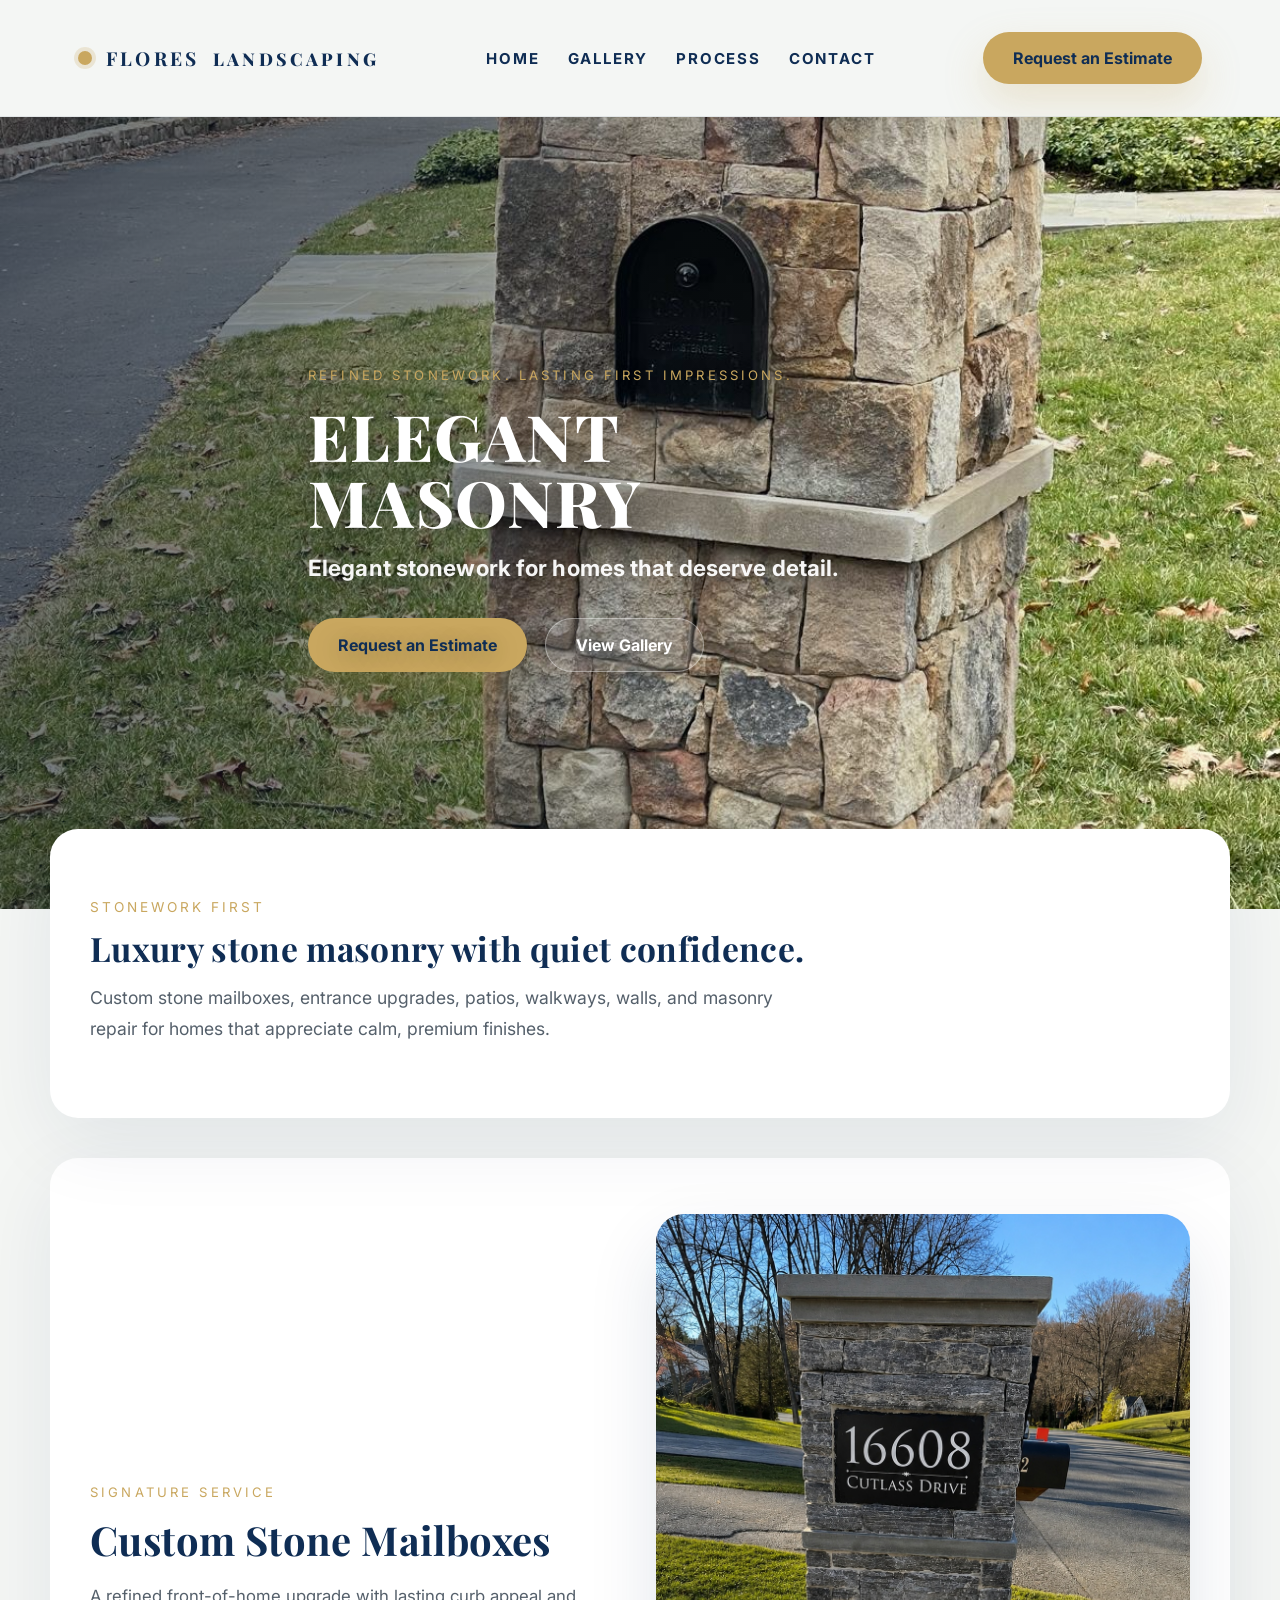
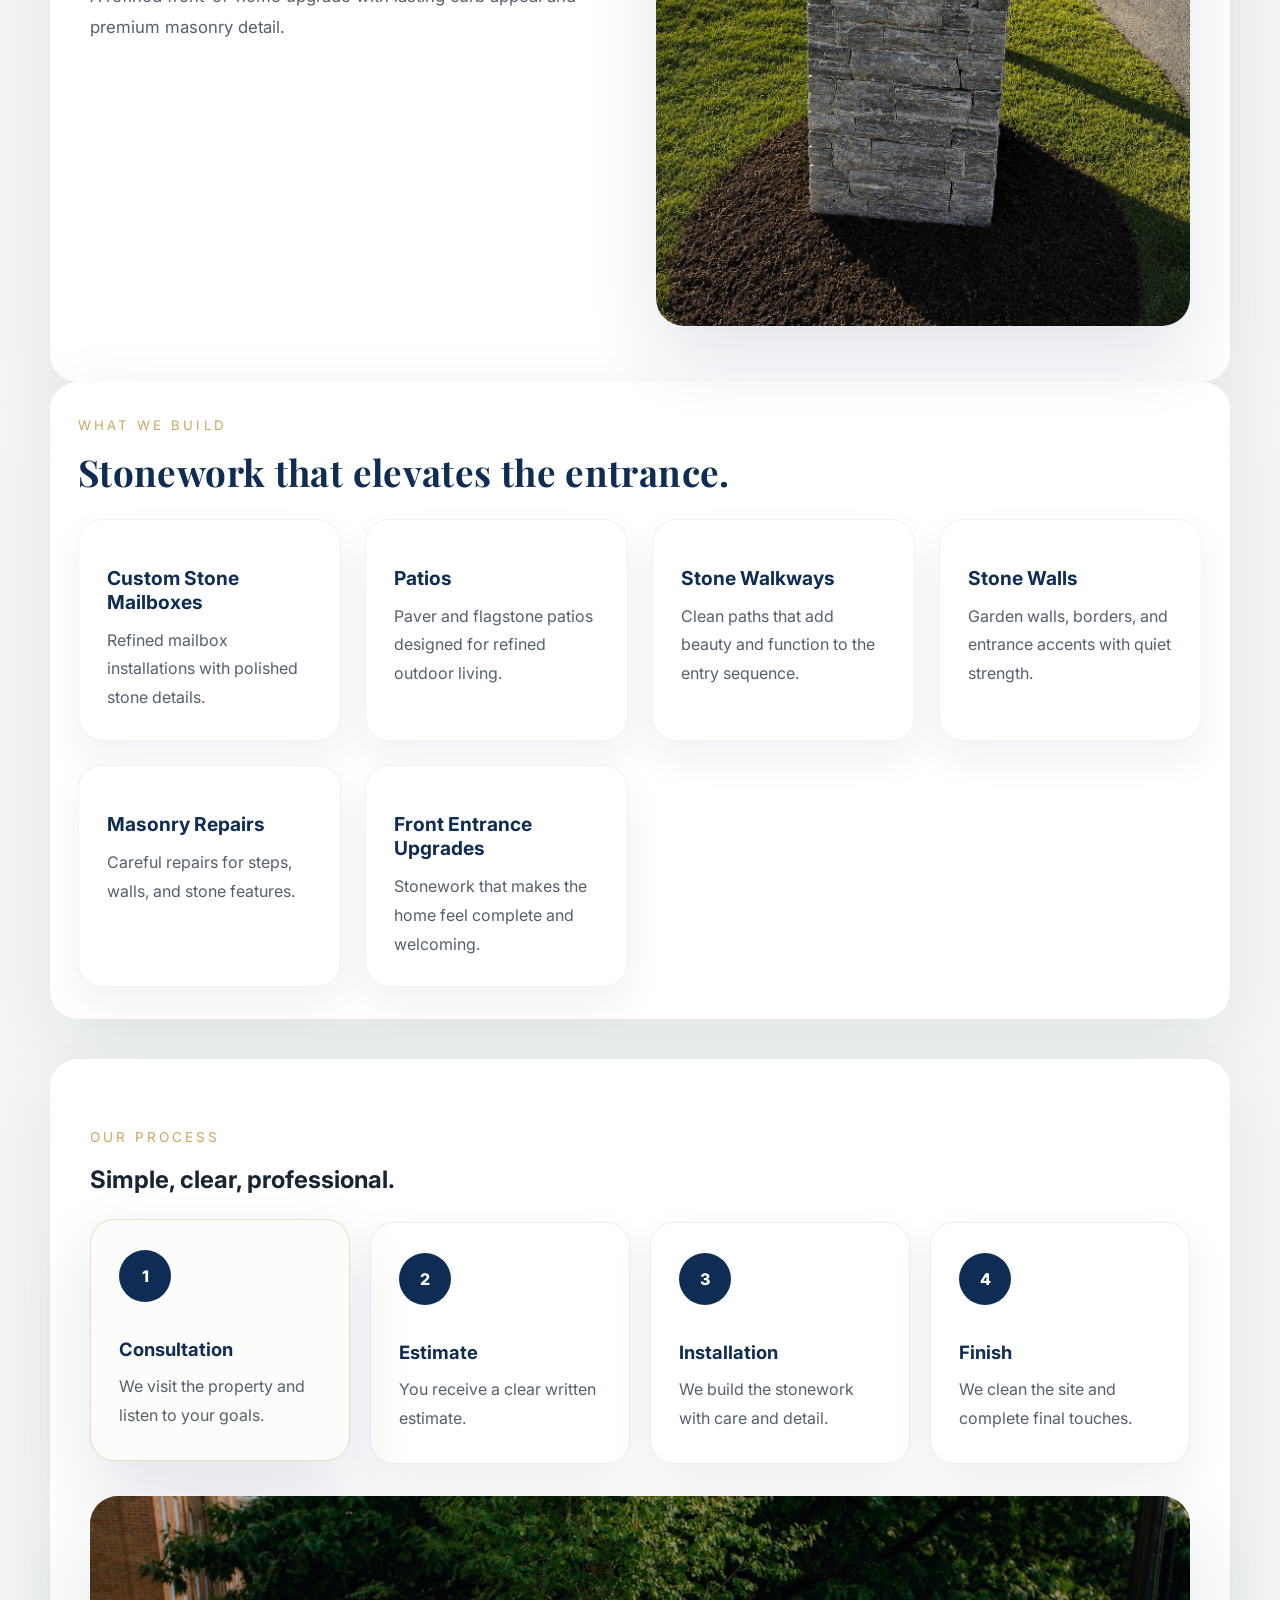
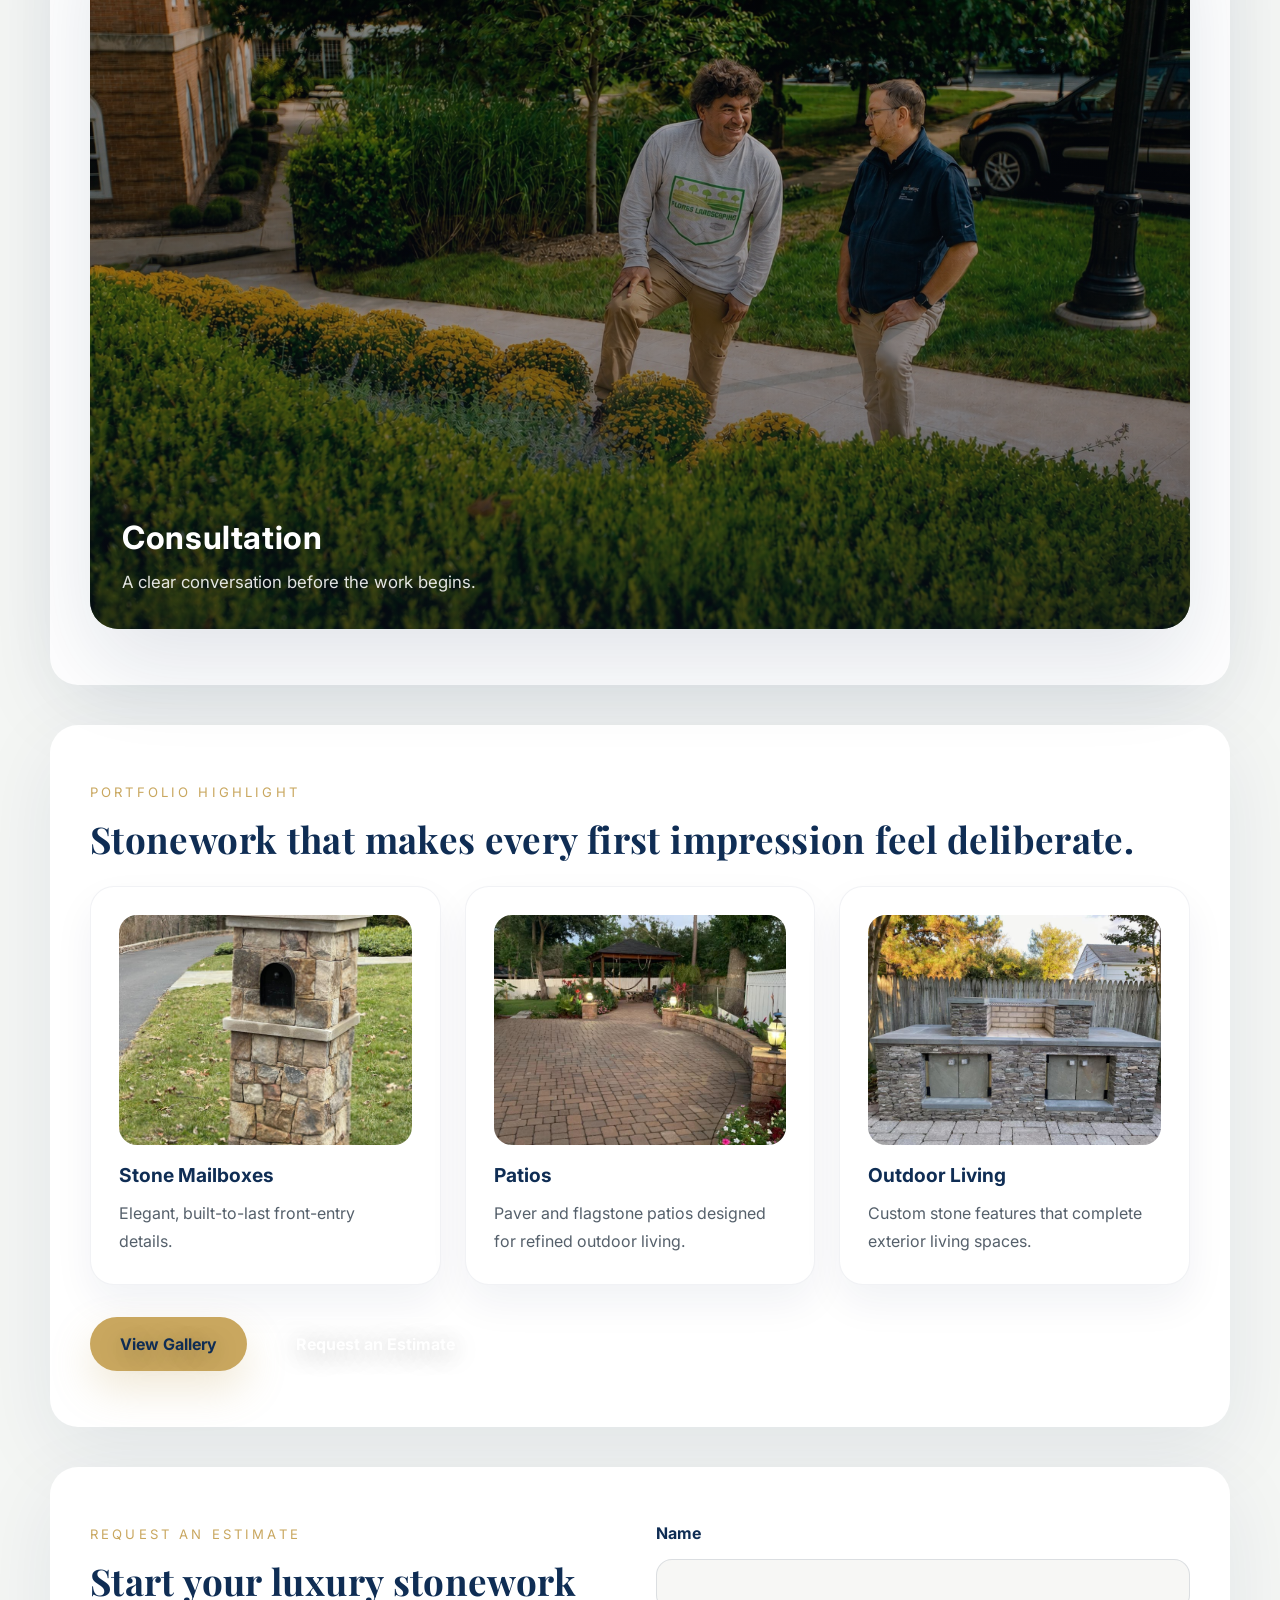
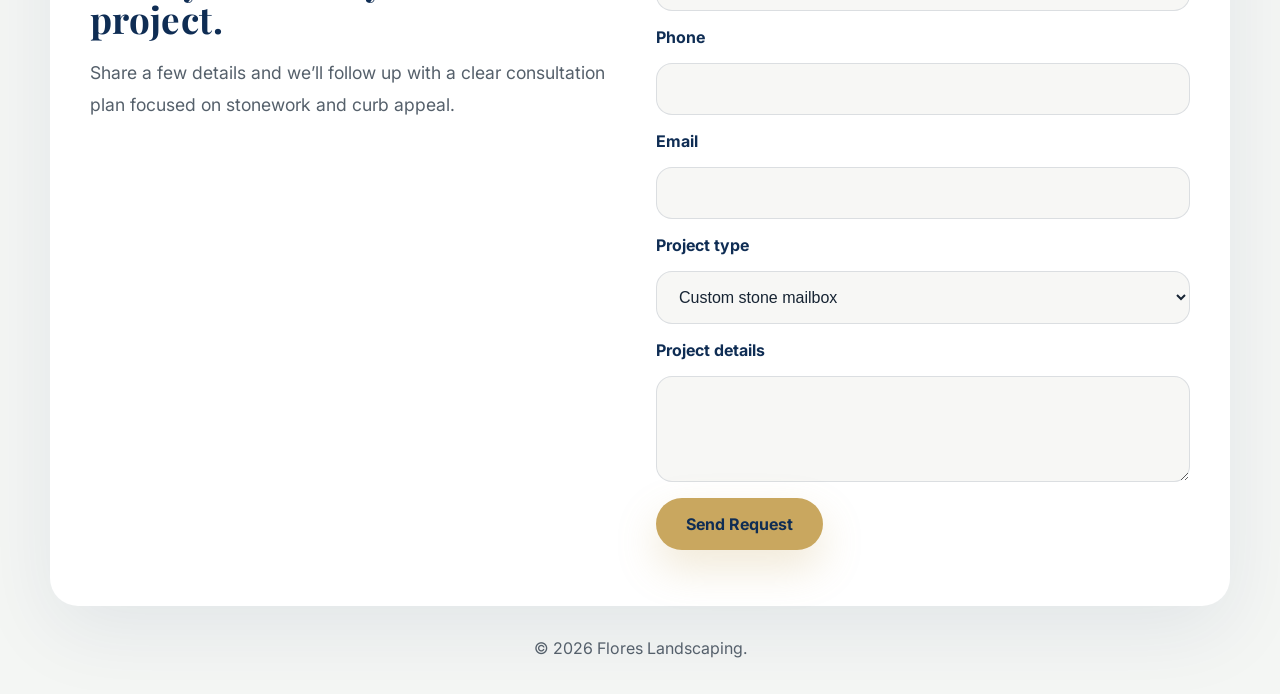
==== index.html @ fc7300c9 "Update Flores Landscaping website" ====
<!doctype html>
<html lang="en">
  <head>
    <meta charset="utf-8" />
    <meta name="viewport" content="width=device-width,initial-scale=1" />
    <meta name="description" content="Flores Landscaping—premium stone masonry and curb appeal upgrades for refined homes." />
    <title>Flores Landscaping | Luxury Stone Masonry</title>
    <link rel="preconnect" href="https://fonts.googleapis.com">
    <link rel="preconnect" href="https://fonts.gstatic.com" crossorigin>
    <link href="https://fonts.googleapis.com/css2?family=Inter:wght@400;500;600;700;800&family=Playfair+Display:wght@600;700;800;900&display=swap" rel="stylesheet">
    <link rel="stylesheet" href="styles.css">
  </head>
  <body>
    <header class="site-header">
      <div class="container header-inner">
        <a class="brand" href="index.html">
          <span class="brand-mark" aria-hidden="true"></span>
          <strong>Flores</strong> Landscaping
        </a>

        <nav class="nav" id="nav" aria-label="Primary navigation">
          <ul>
            <li><a href="index.html">Home</a></li>
            <li><a href="work.html">Gallery</a></li>
            <li><a href="index.html#process">Process</a></li>
            <li><a href="index.html#contact">Contact</a></li>
          </ul>
        </nav>

        <div class="header-actions">
          <a class="btn btn-primary" href="#contact">Request an Estimate</a>
          <button class="nav-toggle" id="navToggle" aria-controls="nav" aria-expanded="false">Menu</button>
        </div>
      </div>
    </header>

    <main>
      <section class="hero">
        <div class="hero-slideshow">
          <div class="hero-slide hero-slide--mailbox active">
            <img src="images/hero-stone-mailbox.jpeg" alt="Custom stone mailbox built by Flores Landscaping">
          </div>
          <div class="hero-slide hero-slide--patio">
            <img src="images/hero-stone-patio.jpeg" alt="Finished stone patio built by Flores Landscaping">
          </div>
          <div class="hero-slide hero-slide--firepit">
            <img src="images/hero-patio-firepit.jpeg" alt="Finished stone patio with firepit and seating">
          </div>
          <div class="hero-slide hero-slide--kitchen">
            <img src="images/hero-outdoor-stone-kitchen.jpeg" alt="Outdoor stone kitchen and patio feature by Flores Landscaping">
          </div>
        </div>
        <div class="hero-overlay"></div>
        <div class="container hero-inner">
          <div class="hero-copy">
            <p class="eyebrow">Refined stonework. Lasting first impressions.</p>
            <h1>Elegant Masonry</h1>
            <p class="hero-subtitle">Elegant stonework for homes that deserve detail.</p>
            <div class="hero-ctas">
              <a class="btn btn-primary" href="#contact">Request an Estimate</a>
                <a class="btn btn-secondary" href="work.html">View Gallery</a>
            </div>
          </div>
        </div>
      </section>

      <section class="intro container">
        <p class="section-kicker">Stonework first</p>
        <h2>Luxury stone masonry with quiet confidence.</h2>
        <p class="text">Custom stone mailboxes, entrance upgrades, patios, walkways, walls, and masonry repair for homes that appreciate calm, premium finishes.</p>
      </section>

      <section class="feature-panel container">
        <div class="feature-copy">
          <span class="eyebrow">Signature service</span>
          <h2>Custom Stone Mailboxes</h2>
          <p>A refined front-of-home upgrade with lasting curb appeal and premium masonry detail.</p>
        </div>
        <div class="feature-image">
          <img src="images/mailbox_address_sign.jpg" alt="Custom stone mailbox with address sign built by Flores Landscaping" loading="lazy">
        </div>
      </section>

      <section class="services container">
        <div class="section-header">
          <span class="eyebrow">What we build</span>
          <h2>Stonework that elevates the entrance.</h2>
        </div>
        <div class="service-grid">
          <article class="service-card">
            <h3>Custom Stone Mailboxes</h3>
            <p>Refined mailbox installations with polished stone details.</p>
          </article>
          <article class="service-card">
            <h3>Patios</h3>
            <p>Paver and flagstone patios designed for refined outdoor living.</p>
          </article>
          <article class="service-card">
            <h3>Stone Walkways</h3>
            <p>Clean paths that add beauty and function to the entry sequence.</p>
          </article>
          <article class="service-card">
            <h3>Stone Walls</h3>
            <p>Garden walls, borders, and entrance accents with quiet strength.</p>
          </article>
          <article class="service-card">
            <h3>Masonry Repairs</h3>
            <p>Careful repairs for steps, walls, and stone features.</p>
          </article>
          <article class="service-card">
            <h3>Front Entrance Upgrades</h3>
            <p>Stonework that makes the home feel complete and welcoming.</p>
          </article>
        </div>
      </section>

      <section class="process-section container" id="process">
        <p class="section-kicker">Our Process</p>
        <h2>Simple, clear, professional.</h2>

        <div class="process-steps">
          <article class="process-card active" tabindex="0" data-process="consultation">
            <span class="process-number">1</span>
            <h3>Consultation</h3>
            <p>We visit the property and listen to your goals.</p>
          </article>

          <article class="process-card" tabindex="0" data-process="estimate">
            <span class="process-number">2</span>
            <h3>Estimate</h3>
            <p>You receive a clear written estimate.</p>
          </article>

          <article class="process-card" tabindex="0" data-process="installation">
            <span class="process-number">3</span>
            <h3>Installation</h3>
            <p>We build the stonework with care and detail.</p>
          </article>

          <article class="process-card" tabindex="0" data-process="finish">
            <span class="process-number">4</span>
            <h3>Finish</h3>
            <p>We clean the site and complete final touches.</p>
          </article>
        </div>

        <div class="process-preview" aria-live="polite">
          <img src="images/process-consultation.jpg" alt="Flores Landscaping consultation with homeowner on property" class="preview-image">
          <div class="process-preview-copy">
            <h3>Consultation</h3>
            <p>A clear conversation before the work begins.</p>
          </div>
        </div>
      </section>

      <section class="work-preview container">
        <div class="section-header">
          <span class="eyebrow">Portfolio highlight</span>
          <h2>Stonework that makes every first impression feel deliberate.</h2>
        </div>
        <div class="work-grid">
          <article class="work-card">
            <img src="images/hero-stone-mailbox.jpeg" alt="Custom stone mailbox built by Flores Landscaping" loading="lazy">
            <h3>Stone Mailboxes</h3>
            <p>Elegant, built-to-last front-entry details.</p>
          </article>
          <article class="work-card">
            <img src="images/hero-stone-patio.jpeg" alt="Finished stone patio with clean stone edges" loading="lazy">
            <h3>Patios</h3>
            <p>Paver and flagstone patios designed for refined outdoor living.</p>
          </article>
          <article class="work-card">
            <img src="images/hero-outdoor-stone-kitchen.jpeg" alt="Outdoor stone kitchen and patio feature" loading="lazy">
            <h3>Outdoor Living</h3>
            <p>Custom stone features that complete exterior living spaces.</p>
          </article>
        </div>
        <div class="hero-ctas work-actions">
          <a class="btn btn-primary" href="work.html">View Gallery</a>
          <a class="btn btn-secondary" href="#contact">Request an Estimate</a>
        </div>
      </section>

      <section class="contact-section container" id="contact">
        <div class="contact-copy">
          <span class="eyebrow">Request an estimate</span>
          <h2>Start your luxury stonework project.</h2>
          <p>Share a few details and we’ll follow up with a clear consultation plan focused on stonework and curb appeal.</p>
        </div>
        <form class="contact-form" id="contactForm" novalidate>
          <label for="name">Name</label>
          <input id="name" name="name" type="text" required>

          <label for="phone">Phone</label>
          <input id="phone" name="phone" type="tel" required>

          <label for="email">Email</label>
          <input id="email" name="email" type="email">

          <label for="project">Project type</label>
          <select id="project" name="project">
            <option>Custom stone mailbox</option>
            <option>Front entrance upgrade</option>
            <option>Stone patio</option>
            <option>Stone walkway</option>
            <option>Stone wall</option>
            <option>Masonry repair</option>
          </select>

          <label for="message">Project details</label>
          <textarea id="message" name="message" rows="4"></textarea>

          <button class="btn btn-primary" type="submit">Send Request</button>
        </form>
      </section>
    </main>

    <footer class="site-footer container">
      <p>&copy; <span id="year"></span> Flores Landscaping.</p>
    </footer>

    <script src="script.js"></script>
  </body>
</html>
---- styles.css ----
/* Global palette and layout */
:root {
  --bg: #f4f6f4;
  --surface: #ffffff;
  --navy: #0f2d54;
  --gold: #c9a75f;
  --accent: #8c9c86;
  --text: #172433;
  --muted: #55606b;
  --border: rgba(17, 40, 84, 0.08);
  --max-width: 1180px;
  --font-sans: Inter, system-ui, -apple-system, BlinkMacSystemFont, "Segoe UI", sans-serif;
  --font-serif: 'Playfair Display', Georgia, serif;
}

* {
  box-sizing: border-box;
}

html {
  scroll-behavior: smooth;
}

body {
  margin: 0;
  min-height: 100vh;
  font-family: var(--font-sans);
  background: var(--bg);
  color: var(--text);
}

img {
  max-width: 100%;
  display: block;
}

a {
  color: inherit;
  text-decoration: none;
}

button {
  font: inherit;
}

.container {
  width: min(100%, var(--max-width));
  margin: 0 auto;
  padding: 32px 28px;
}

.site-header {
  position: sticky;
  top: 0;
  z-index: 50;
  background: rgba(244, 246, 244, 0.94);
  backdrop-filter: blur(16px);
  border-bottom: 1px solid rgba(17, 40, 84, 0.08);
}

.header-inner {
  display: flex;
  align-items: center;
  justify-content: space-between;
  gap: 18px;
  min-height: 82px;
}

.brand {
  font-family: var(--font-serif);
  font-weight: 800;
  letter-spacing: 0.18em;
  color: var(--navy);
  text-transform: uppercase;
  font-size: 1.1rem;
  display: inline-flex;
  align-items: center;
  gap: 14px;
}

.brand strong {
  font-size: 1.2rem;
}

.brand-mark {
  width: 14px;
  height: 14px;
  border-radius: 50%;
  background: var(--gold);
  box-shadow: 0 0 0 4px rgba(201, 167, 95, 0.22);
}

.nav {
  flex: 1;
}

.nav ul {
  display: flex;
  justify-content: center;
  gap: 28px;
  margin: 0;
  padding: 0;
  list-style: none;
}

.nav a {
  font-weight: 700;
  letter-spacing: 0.12em;
  text-transform: uppercase;
  font-size: 0.94rem;
  color: var(--navy);
}

.nav a[aria-current="page"] {
  color: var(--gold);
}

.header-actions {
  display: flex;
  align-items: center;
  gap: 14px;
}

.nav-toggle {
  display: none;
  padding: 12px 16px;
  border: 1px solid rgba(17, 40, 84, 0.16);
  border-radius: 999px;
  background: white;
  color: var(--navy);
  cursor: pointer;
  font-weight: 700;
}

.hero,
.work-hero {
  position: relative;
  min-height: 88vh;
  display: flex;
  align-items: center;
  color: white;
  overflow: hidden;
}

.hero-slideshow {
  position: absolute;
  inset: 0;
  z-index: 0;
}

.hero-slide {
  position: absolute;
  inset: 0;
  opacity: 0;
  transition: opacity 1.8s ease-in-out;
}

.hero-slide img {
  width: 100%;
  height: 100%;
  object-fit: cover;
  object-position: center center;
}

.hero-slide--mailbox img {
  object-position: center center;
}

.hero-slide--patio img {
  object-position: center center;
}

.hero-slide--firepit img {
  object-position: center 68%;
}

.hero-slide--kitchen img {
  object-position: center 55%;
}

.hero-slide.active {
  opacity: 1;
}

.hero-overlay {
  position: absolute;
  inset: 0;
  background: linear-gradient(90deg, rgba(5, 18, 36, 0.56) 0%, rgba(5, 18, 36, 0.42) 35%, rgba(5, 18, 36, 0.18) 52%, rgba(5, 18, 36, 0.00) 100%);
  z-index: 1;
}

.hero-copy h1,
.hero-copy .eyebrow,
.hero-ctas .btn {
  text-shadow: 0 4px 24px rgba(0, 0, 0, 0.35);
}

.hero-inner {
  position: relative;
  z-index: 2;
  padding: 96px 28px;
  max-width: 720px;
}

.hero-copy .eyebrow,
.section-header .eyebrow,
.contact-copy .eyebrow,
.feature-copy .eyebrow {
  display: inline-flex;
  text-transform: uppercase;
  letter-spacing: 0.24em;
  font-size: 0.82rem;
  color: var(--gold);
  margin-bottom: 20px;
}

.hero-copy h1,
.feature-copy h2,
.section-header h2,
.intro h2,
.contact-copy h2 {
  font-family: var(--font-serif);
  font-weight: 700;
  letter-spacing: 0.01em;
  margin: 0;
  line-height: 1.02;
}

.hero-copy h1 {
  font-size: clamp(3rem, 5vw, 4.8rem);
  max-width: 12ch;
  margin-bottom: 16px;
  text-transform: uppercase;
  font-weight: 800;
  letter-spacing: 0.02em;
}

.hero-subtitle {
  font-size: clamp(1.15rem, 2vw, 1.4rem);
  font-weight: 700;
  font-family: var(--font-sans);
  color: rgba(255, 255, 255, 0.95);
  margin: 0 0 32px 0;
  max-width: 50ch;
  line-height: 1.6;
  text-shadow: 0 4px 24px rgba(0, 0, 0, 0.35);
  letter-spacing: 0.005em;
}

.gallery-hero {
  min-height: 58vh;
  display: flex;
  align-items: center;
  background-size: cover;
  background-position: center;
  position: relative;
}

.gallery-hero .hero-inner {
  padding: 80px 28px;
  max-width: 740px;
}

.gallery-categories .project-grid {
  display: grid;
  grid-template-columns: repeat(auto-fit, minmax(260px, 1fr));
  gap: 24px;
  list-style: none;
  margin: 0;
  padding: 0;
}

.gallery-category-card {
  display: grid;
  gap: 18px;
  padding: 20px;
  border-radius: 24px;
  background: rgba(255, 255, 255, 0.96);
  border: 1px solid rgba(17, 40, 84, 0.08);
  box-shadow: 0 24px 60px rgba(17, 40, 84, 0.08);
  text-decoration: none;
  transition: transform 0.25s ease, box-shadow 0.25s ease, border-color 0.25s ease;
}

.gallery-category-card:hover,
.gallery-category-card:focus-visible {
  transform: translateY(-2px);
  border-color: rgba(201, 167, 95, 0.25);
  box-shadow: 0 30px 72px rgba(17, 40, 84, 0.12);
}

.category-thumb,
.category-thumb-placeholder {
  width: 100%;
  min-height: 180px;
  border-radius: 18px;
  object-fit: cover;
  display: block;
  overflow: hidden;
}

.category-thumb-placeholder {
  display: grid;
  place-items: center;
  background: linear-gradient(180deg, rgba(15, 45, 84, 0.08), rgba(201, 167, 95, 0.08));
  color: var(--navy);
  font-size: 0.98rem;
  font-weight: 700;
  letter-spacing: 0.03em;
  text-transform: uppercase;
}

.gallery-category-card h3 {
  margin: 0;
  color: var(--navy);
  font-size: 1.08rem;
}

.gallery-category-card p {
  margin: 0;
  color: var(--muted);
  line-height: 1.8;
}

.gallery-section {
  padding: 40px 28px;
  margin-top: 28px;
}

.gallery-grid {
  display: grid;
  grid-template-columns: repeat(auto-fit, minmax(300px, 1fr));
  gap: 22px;
}

.gallery-placeholder-card {
  background: #f6f4ee;
}

.gallery-placeholder-card img {
  height: 360px;
}

.gallery-image-card {
  border-radius: 20px;
  overflow: hidden;
  background: white;
  box-shadow: 0 22px 60px rgba(17, 40, 84, 0.08);
  border: 1px solid rgba(17, 40, 84, 0.05);
}

.gallery-image-card img {
  cursor: pointer;
}

.gallery-image-card figcaption {
  padding: 14px 16px 18px;
  font-weight: 600;
  color: var(--navy);
  background: transparent;
  font-size: 1rem;
}

.gallery-image-card:hover img,
.gallery-image-card:focus-within img {
  transform: scale(1.02) translateY(-2px);
}

.gallery-image-card img,
.category-thumb {
  transition: transform 450ms ease, filter 450ms ease;
}

.gallery-lightbox img {
  width: auto;
  height: auto;
  max-width: 92%;
  max-height: 86%;
}

@media (max-width: 800px) {
  .gallery-categories .project-grid {
    grid-template-columns: 1fr;
  }
}

@media (max-width: 640px) {
  .gallery-image-card img,
  .gallery-placeholder-card img {
    height: 240px;
  }
  .gallery-grid {
    gap: 18px;
  }
  .gallery-category-card {
    padding: 18px;
  }
}

.text,
.intro .text,
.section-header .text,
.contact-copy p {
  color: rgba(255, 255, 255, 0.9);
  max-width: 66ch;
  font-size: 1.1rem;
  line-height: 1.75;
}

.section-kicker {
  letter-spacing: 0.22em;
  text-transform: uppercase;
  color: var(--gold);
  font-size: 0.85rem;
  margin-bottom: 16px;
}

.intro,
.services,
.feature-panel,
.process-section,
.work-preview,
.contact-section,
.projects,
.contact-panel {
  background: var(--surface);
  border-radius: 28px;
  box-shadow: 0 24px 80px rgba(17, 40, 84, 0.08);
}

.intro {
  padding: 56px 40px;
  margin-top: -80px;
  position: relative;
  z-index: 2;
}

.intro h2 {
  font-size: clamp(2.1rem, 2.4vw, 3rem);
  color: var(--navy);
  margin-bottom: 18px;
}

.intro .text {
  color: var(--muted);
}

.hero-ctas,
.work-actions {
  display: flex;
  flex-wrap: wrap;
  gap: 18px;
  margin-top: 32px;
}

.btn {
  display: inline-flex;
  align-items: center;
  justify-content: center;
  border: none;
  border-radius: 999px;
  padding: 16px 30px;
  font-weight: 700;
  font-size: 1rem;
  transition: transform 0.25s ease, box-shadow 0.25s ease, background-color 0.25s ease;
}

.btn:hover,
.btn:focus-visible {
  transform: translateY(-2px);
}

.btn.btn-primary {
  background: var(--gold);
  color: var(--navy);
  box-shadow: 0 18px 40px rgba(201, 167, 95, 0.25);
}

.btn.btn-secondary {
  background: rgba(255, 255, 255, 0.16);
  color: white;
  border: 1px solid rgba(255, 255, 255, 0.35);
}

.feature-panel,
.work-preview,
.process-section,
.projects,
.contact-section {
  padding: 56px 40px;
  margin-top: 40px;
}

.feature-panel {
  display: grid;
  grid-template-columns: minmax(280px, 1fr) minmax(320px, 1fr);
  gap: 32px;
  align-items: center;
}

.feature-copy h2 {
  color: var(--navy);
  font-size: clamp(2.5rem, 3vw, 3.4rem);
  margin-bottom: 20px;
}

.feature-copy p {
  color: var(--muted);
  font-size: 1.05rem;
  line-height: 1.8;
}

.feature-image {
  border-radius: 28px;
  overflow: hidden;
  box-shadow: 0 30px 70px rgba(17, 40, 84, 0.12);
}

.feature-image img {
  width: 100%;
  height: 100%;
  display: block;
  object-fit: cover;
}

.section-header {
  margin-bottom: 28px;
}

.section-header h2 {
  font-size: clamp(2.3rem, 2.5vw, 3rem);
  color: var(--navy);
  margin-bottom: 16px;
}

.section-header .text {
  color: var(--muted);
  line-height: 1.8;
}

.service-grid,
.project-grid,
.work-grid {
  display: grid;
  gap: 24px;
}

.service-grid {
  grid-template-columns: repeat(auto-fit, minmax(220px, 1fr));
}

.project-grid,
.work-grid {
  grid-template-columns: repeat(auto-fit, minmax(250px, 1fr));
}

/* Gallery specific styles */
.gallery-categories .project-grid {
  display: grid;
  grid-template-columns: repeat(auto-fit, minmax(240px, 1fr));
  gap: 24px;
  list-style: none;
  margin: 0;
  padding: 0;
}

.gallery-category-card {
  display: block;
  text-decoration: none;
}

.gallery-section {
  padding: 40px 28px;
  margin-top: 28px;
  background: transparent;
}

.gallery-section h3 {
  font-family: var(--font-serif);
  color: var(--navy);
  font-size: 1.6rem;
  margin-bottom: 18px;
  text-transform: uppercase;
  letter-spacing: 0.06em;
}

.gallery-grid {
  display: grid;
  grid-template-columns: repeat(auto-fit, minmax(280px, 1fr));
  gap: 18px;
}

.gallery-image-card {
  border-radius: 18px;
  overflow: hidden;
  background: white;
  box-shadow: 0 18px 40px rgba(17, 40, 84, 0.06);
  border: 1px solid rgba(17, 40, 84, 0.04);
}

.gallery-image-card img {
  width: 100%;
  height: 360px;
  object-fit: cover;
  display: block;
  cursor: pointer;
}

/* Card caption */
.gallery-image-card figcaption {
  padding: 12px 16px;
  font-weight: 600;
  color: var(--navy);
  background: transparent;
  font-size: 0.98rem;
}

/* Subtle image entrance animation */
.gallery-image-card {
  transform: translateY(8px);
  opacity: 0;
  transition: transform 700ms cubic-bezier(.2,.9,.2,1), opacity 700ms ease, box-shadow 300ms ease;
}
.gallery-image-card.in-view {
  transform: translateY(0);
  opacity: 1;
}

/* Hover / focus interactions */
.gallery-image-card img {
  transition: transform 420ms ease, filter 420ms ease;
}
.gallery-image-card:hover img,
.gallery-image-card:focus-within img {
  transform: scale(1.03) translateY(-4px);
}
.gallery-image-card:focus-within {
  outline: 3px solid rgba(201,167,95,0.18);
}

/* Ensure captions are readable on mobile */
@media (max-width: 640px) {
  .gallery-image-card img { height: 220px; }
  .gallery-image-card figcaption { font-size: 0.95rem; padding: 10px 12px; }
}

/* Lightbox */
.gallery-lightbox {
  position: fixed;
  inset: 0;
  display: none;
  align-items: center;
  justify-content: center;
  background: rgba(5, 12, 24, 0.8);
  z-index: 200;
}

.gallery-lightbox.open {
  display: flex;
}

.gallery-lightbox img {
  max-width: 92%;
  max-height: 86%;
  border-radius: 8px;
  box-shadow: 0 40px 120px rgba(0,0,0,0.6);
}

.lightbox-controls {
  position: absolute;
  inset: 0;
  pointer-events: none;
}

.lightbox-btn {
  pointer-events: auto;
  position: absolute;
  top: 50%;
  transform: translateY(-50%);
  background: rgba(255,255,255,0.06);
  border: 1px solid rgba(255,255,255,0.12);
  color: white;
  padding: 12px 14px;
  border-radius: 999px;
}

.lightbox-btn.prev { left: 28px; }
.lightbox-btn.next { right: 28px; }
.lightbox-btn.close { right: 28px; top: 28px; transform: none; }

.service-card,
.project-card,
.work-card {
  padding: 28px;
  border-radius: 24px;
  background: white;
  box-shadow: 0 18px 40px rgba(17, 40, 84, 0.06);
  border: 1px solid rgba(17, 40, 84, 0.06);
}

.service-card h3,
.project-card h3,
.work-card h3 {
  margin-top: 18px;
  margin-bottom: 12px;
  color: var(--navy);
  font-size: 1.2rem;
}

.service-card p,
.project-card p,
.work-card p {
  margin: 0;
  color: var(--muted);
  line-height: 1.8;
}

.work-card img,
.project-card img {
  width: 100%;
  height: 230px;
  object-fit: cover;
  border-radius: 18px;
}

.process-steps {
  display: grid;
  grid-template-columns: repeat(4, minmax(0, 1fr));
  gap: 20px;
  margin-top: 28px;
}

.process-card {
  background: white;
  padding: 30px 28px;
  border-radius: 24px;
  border: 1px solid var(--border);
  box-shadow: 0 18px 45px rgba(17, 40, 84, 0.07);
  transition: transform 0.3s ease, border-color 0.3s ease, box-shadow 0.3s ease, background-color 0.3s ease;
  cursor: pointer;
}

.process-card:hover,
.process-card:focus-within,
.process-card.active {
  transform: translateY(-3px);
  border-color: rgba(201, 167, 95, 0.35);
  background: #fcfcfb;
  box-shadow: 0 30px 70px rgba(17, 40, 84, 0.12);
}

.process-number {
  display: inline-flex;
  align-items: center;
  justify-content: center;
  width: 52px;
  height: 52px;
  border-radius: 999px;
  background: var(--navy);
  color: white;
  font-weight: 800;
  margin-bottom: 18px;
  font-size: 1rem;
}

.process-card h3 {
  margin-bottom: 12px;
  font-size: 1.15rem;
  color: var(--navy);
}

.process-card p {
  margin: 0;
  color: var(--muted);
  line-height: 1.8;
}

.process-preview {
  position: relative;
  margin-top: 32px;
  min-height: 420px;
  border-radius: 28px;
  overflow: hidden;
  background: rgba(17, 40, 84, 0.12);
  box-shadow: 0 38px 90px rgba(17, 40, 84, 0.12);
}

.process-preview img {
  width: 100%;
  height: 100%;
  object-fit: cover;
  display: block;
}

.process-preview::after {
  content: '';
  position: absolute;
  inset: 0;
  background: linear-gradient(180deg, rgba(8,14,27,0.18), rgba(8,14,27,0.62));
}

.process-preview-copy {
  position: absolute;
  left: 32px;
  bottom: 32px;
  z-index: 1;
  color: white;
  max-width: 56ch;
}

.process-preview-copy h3 {
  margin: 0 0 10px;
  font-size: 2rem;
  letter-spacing: 0.02em;
}

.process-preview-copy p {
  margin: 0;
  color: rgba(255, 255, 255, 0.88);
  font-size: 1.05rem;
  line-height: 1.8;
}

.contact-section {
  display: grid;
  grid-template-columns: minmax(280px, 1fr) minmax(340px, 1fr);
  gap: 32px;
}

.contact-copy h2 {
  color: var(--navy);
  font-size: clamp(2.3rem, 2.8vw, 3.4rem);
  margin-bottom: 20px;
}

.contact-copy p {
  color: var(--muted);
  max-width: 58ch;
  line-height: 1.8;
}

.contact-form {
  display: grid;
  gap: 16px;
}

.contact-form label {
  font-weight: 700;
  color: var(--navy);
}

.contact-form input,
.contact-form select,
.contact-form textarea {
  width: 100%;
  border-radius: 16px;
  border: 1px solid rgba(17, 40, 84, 0.12);
  background: #f7f7f5;
  padding: 16px 18px;
  font-size: 1rem;
  color: var(--text);
}

.contact-form textarea {
  resize: vertical;
}

.contact-form button {
  justify-self: start;
}

.site-footer {
  padding: 32px 28px;
  text-align: center;
  color: var(--muted);
}

.site-footer p {
  margin: 0;
}

@media (max-width: 980px) {
  .header-inner {
    flex-wrap: wrap;
    justify-content: space-between;
  }

  .nav {
    order: 3;
    width: 100%;
  }

  .nav ul {
    display: none;
    flex-direction: column;
    gap: 16px;
    padding: 22px;
    margin: 0;
    background: rgba(255,255,255,0.98);
    border-radius: 22px;
    border: 1px solid rgba(17, 40, 84, 0.08);
    position: absolute;
    right: 28px;
    top: 88px;
    width: calc(100% - 56px);
    box-shadow: 0 24px 70px rgba(17, 40, 84, 0.12);
  }

  .nav.open ul {
    display: flex;
  }

  .nav-toggle {
    display: inline-flex;
  }

  .hero-inner,
  .work-hero .hero-inner {
    padding: 72px 24px;
  }

  .intro,
  .feature-panel,
  .services,
  .process-section,
  .work-preview,
  .contact-section {
    padding: 40px 28px;
  }

  .feature-panel,
  .contact-section,
  .process-inner,
  .process-steps {
    grid-template-columns: 1fr;
  }

  .process-preview {
    min-height: 320px;
  }
}

@media (max-width: 640px) {
  .container {
    padding: 28px 20px;
  }

  .hero-copy h1 {
    font-size: 2.6rem;
  }

  .hero-ctas,
  .work-actions {
    flex-direction: column;
    align-items: stretch;
  }

  .nav.open ul {
    right: 20px;
    left: 20px;
    width: auto;
  }

  .contact-section,
  .feature-panel,
  .process-inner {
    gap: 24px;
  }
}
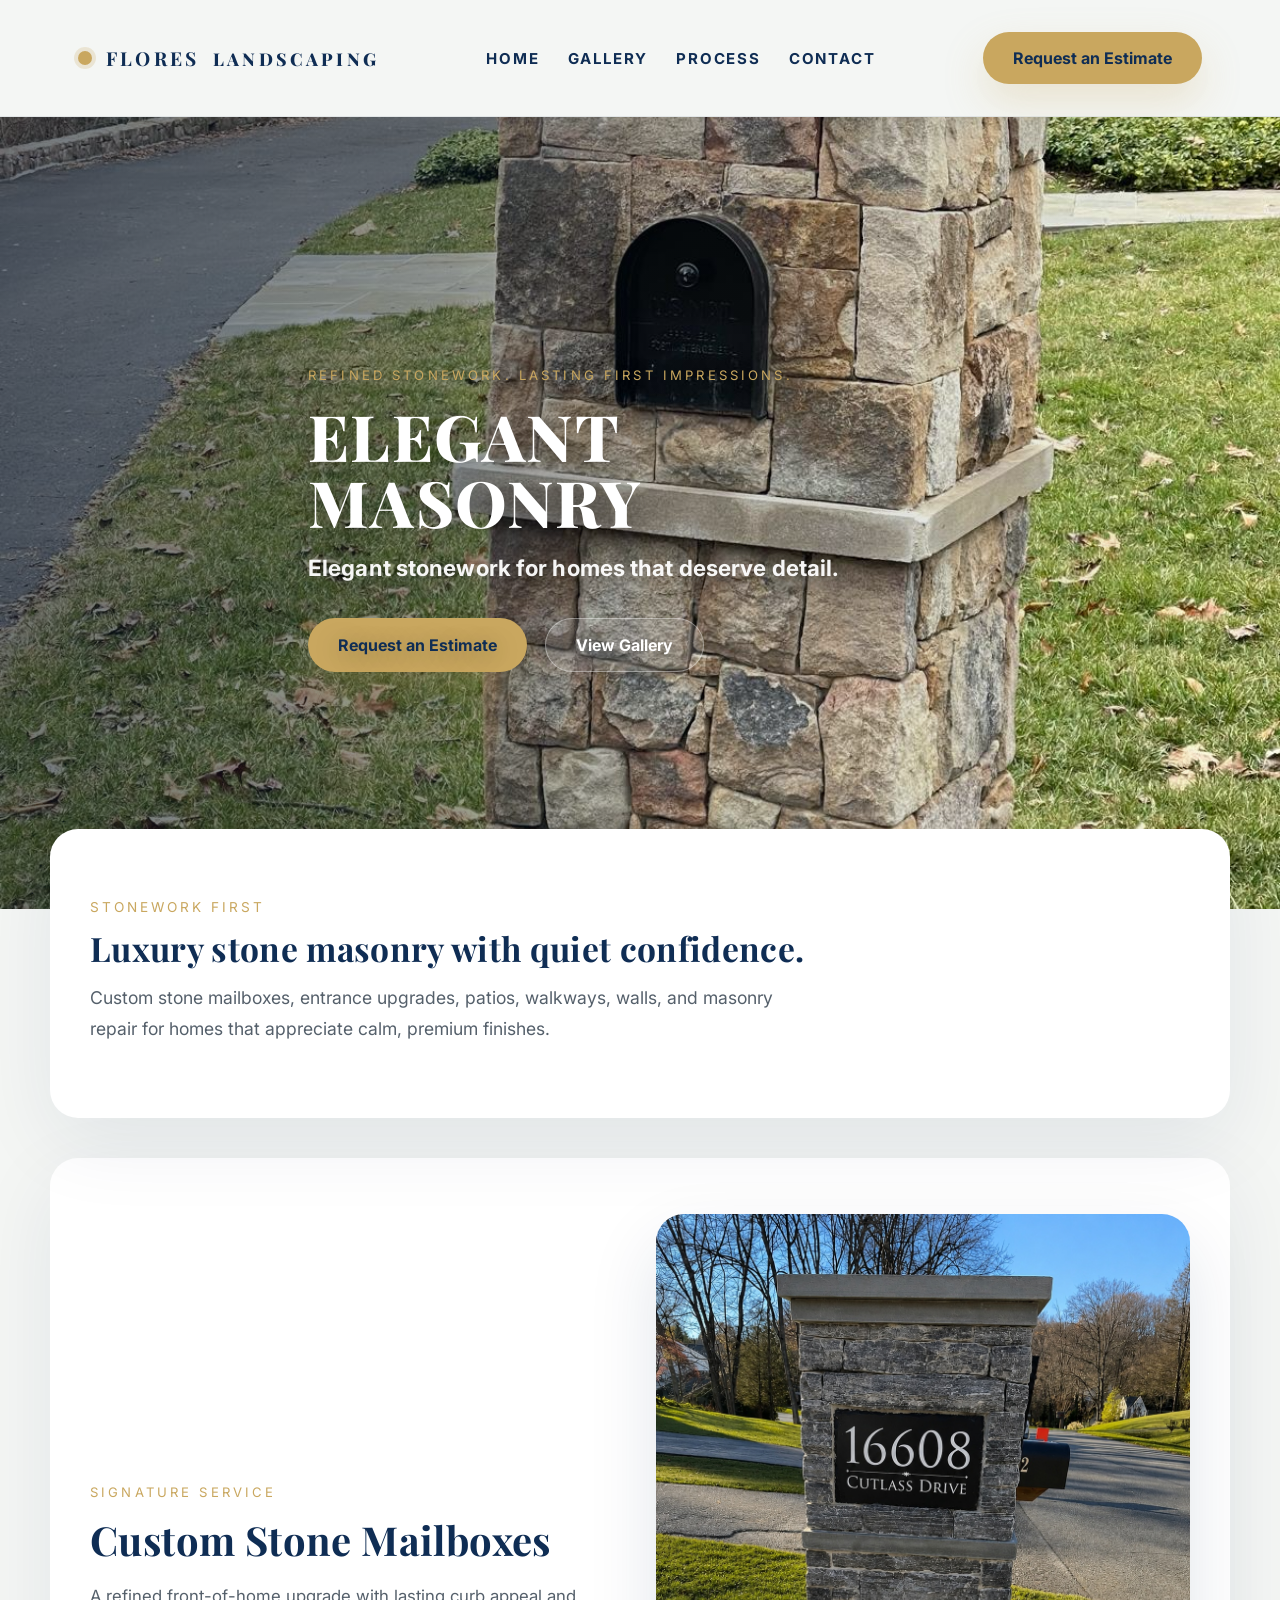
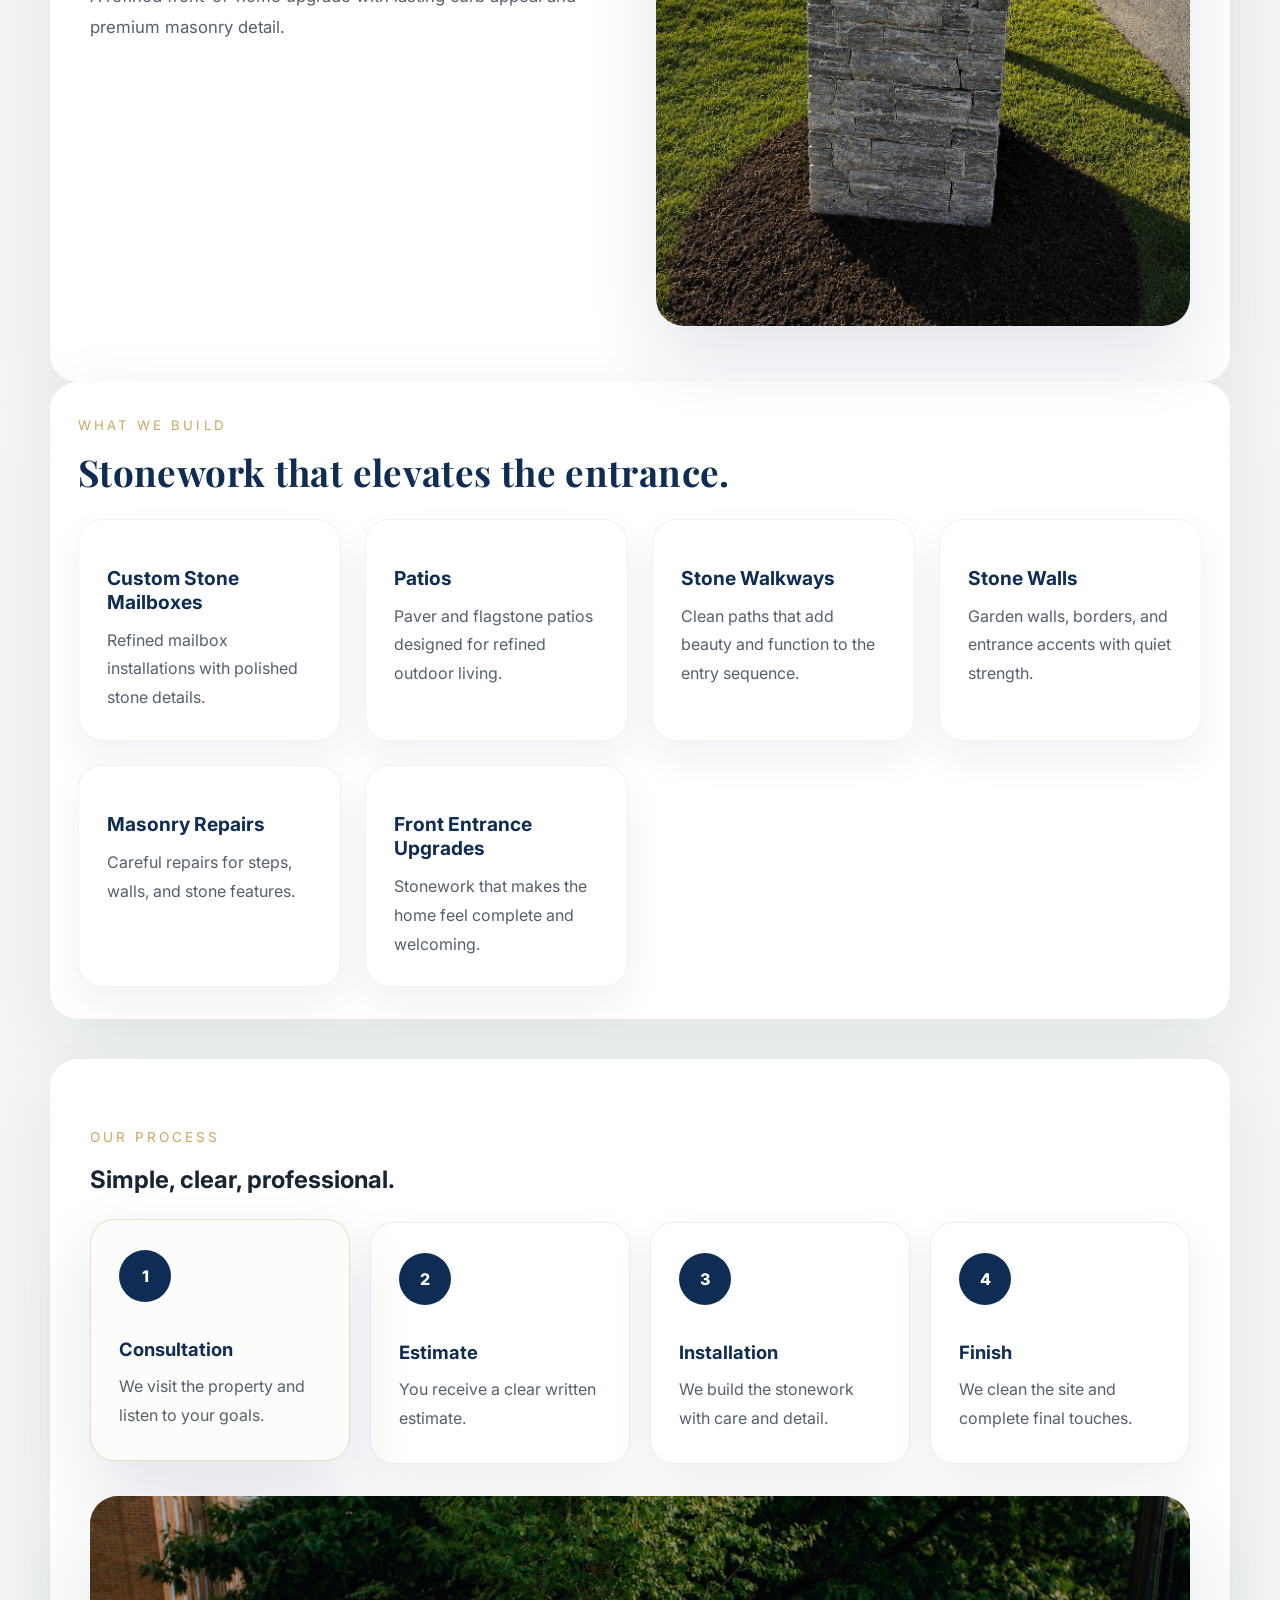
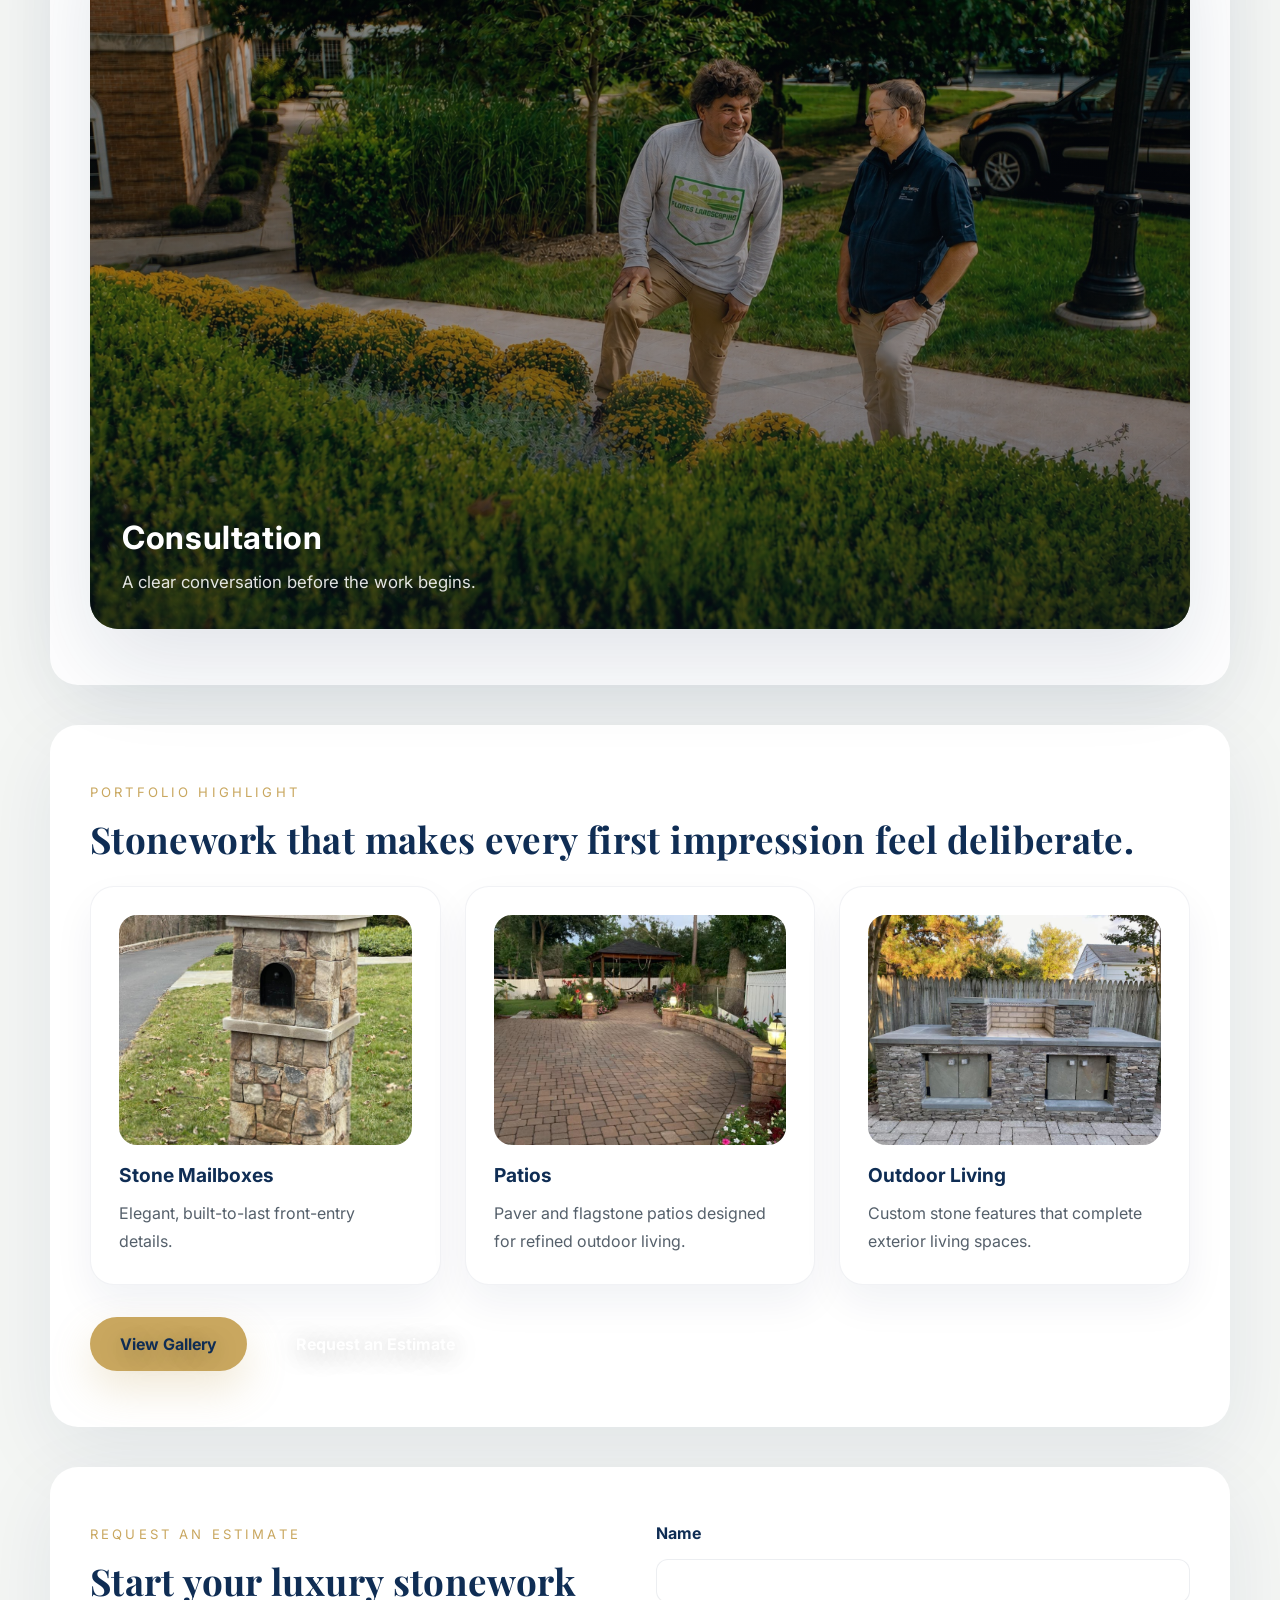
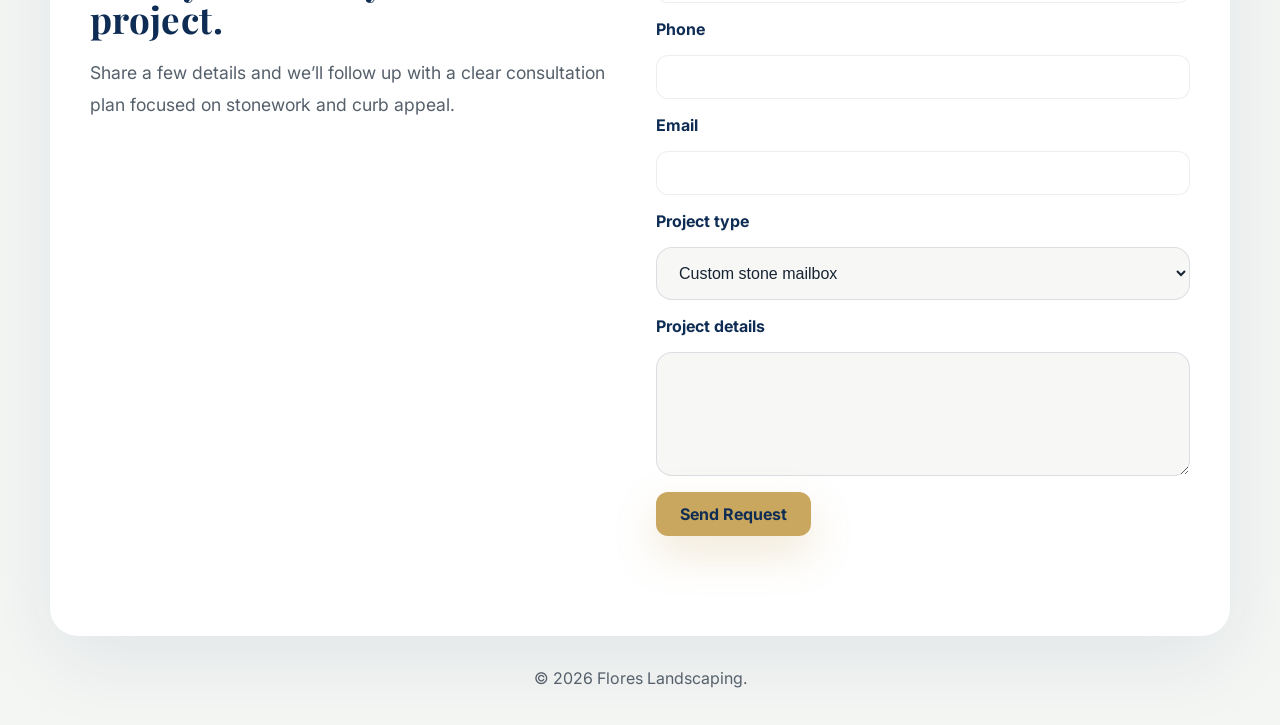
==== commit 5bf1c50f: "Connect estimate form to Formspree" ====
--- a/index.html
+++ b/index.html
@@ -187,7 +187,7 @@
           <h2>Start your luxury stonework project.</h2>
           <p>Share a few details and we’ll follow up with a clear consultation plan focused on stonework and curb appeal.</p>
         </div>
-        <form class="contact-form" id="contactForm" novalidate>
+        <form class="contact-form estimate-form" id="contactForm" action="https://formspree.io/f/mqeozvqd" method="POST" novalidate>
           <label for="name">Name</label>
           <input id="name" name="name" type="text" required>
 
@@ -195,23 +195,29 @@
           <input id="phone" name="phone" type="tel" required>
 
           <label for="email">Email</label>
-          <input id="email" name="email" type="email">
-
-          <label for="project">Project type</label>
-          <select id="project" name="project">
-            <option>Custom stone mailbox</option>
-            <option>Front entrance upgrade</option>
-            <option>Stone patio</option>
-            <option>Stone walkway</option>
-            <option>Stone wall</option>
-            <option>Masonry repair</option>
+          <input id="email" name="email" type="email" required>
+
+          <label for="project-type">Project type</label>
+          <select id="project-type" name="project_type" required>
+            <option value="Custom stone mailbox">Custom stone mailbox</option>
+            <option value="Patio">Patio</option>
+            <option value="Stone walkway">Stone walkway</option>
+            <option value="Stone wall">Stone wall</option>
+            <option value="Grass installation">Grass installation</option>
+            <option value="Clean up">Clean up</option>
+            <option value="Masonry repair">Masonry repair</option>
+            <option value="Outdoor living">Outdoor living</option>
+            <option value="Other">Other</option>
           </select>
 
-          <label for="message">Project details</label>
-          <textarea id="message" name="message" rows="4"></textarea>
+          <label for="project-details">Project details</label>
+          <textarea id="project-details" name="project_details" rows="5" required></textarea>
+
+          <input type="hidden" name="_subject" value="New Flores Landscaping Estimate Request">
 
           <button class="btn btn-primary" type="submit">Send Request</button>
         </form>
+        <div id="contactFormMessage" class="form-message" aria-live="polite"></div>
       </section>
     </main>
 
--- a/styles.css
+++ b/styles.css
@@ -797,6 +797,54 @@
   position: absolute;
   inset: 0;
   background: linear-gradient(180deg, rgba(8,14,27,0.18), rgba(8,14,27,0.62));
+}
+
+/* Contact / estimate form styles */
+.contact-form,
+.estimate-form {
+  display: grid;
+  gap: 12px;
+  max-width: 720px;
+}
+
+.contact-form label {
+  font-weight: 700;
+  color: var(--navy);
+}
+
+.contact-form input[type="text"],
+.contact-form input[type="tel"],
+.contact-form input[type="email"],
+.contact-form select,
+.contact-form textarea {
+  padding: 12px 14px;
+  border-radius: 12px;
+  border: 1px solid rgba(17, 40, 84, 0.08);
+  background: var(--surface);
+  color: var(--text);
+  font-size: 1rem;
+}
+
+.contact-form textarea { resize: vertical; min-height: 120px; }
+
+.contact-form .btn { padding: 12px 24px; border-radius: 12px; }
+
+.form-message { margin-top: 12px; font-weight: 600; }
+.form-message.success {
+  color: var(--navy);
+  background: rgba(15,45,84,0.06);
+  padding: 10px 14px;
+  border-radius: 12px;
+}
+.form-message.error {
+  color: #8a1f1f;
+  background: rgba(255, 230, 230, 0.9);
+  padding: 10px 14px;
+  border-radius: 12px;
+}
+
+@media (max-width: 640px) {
+  .contact-form, .estimate-form { padding: 0; }
 }
 
 .process-preview-copy {
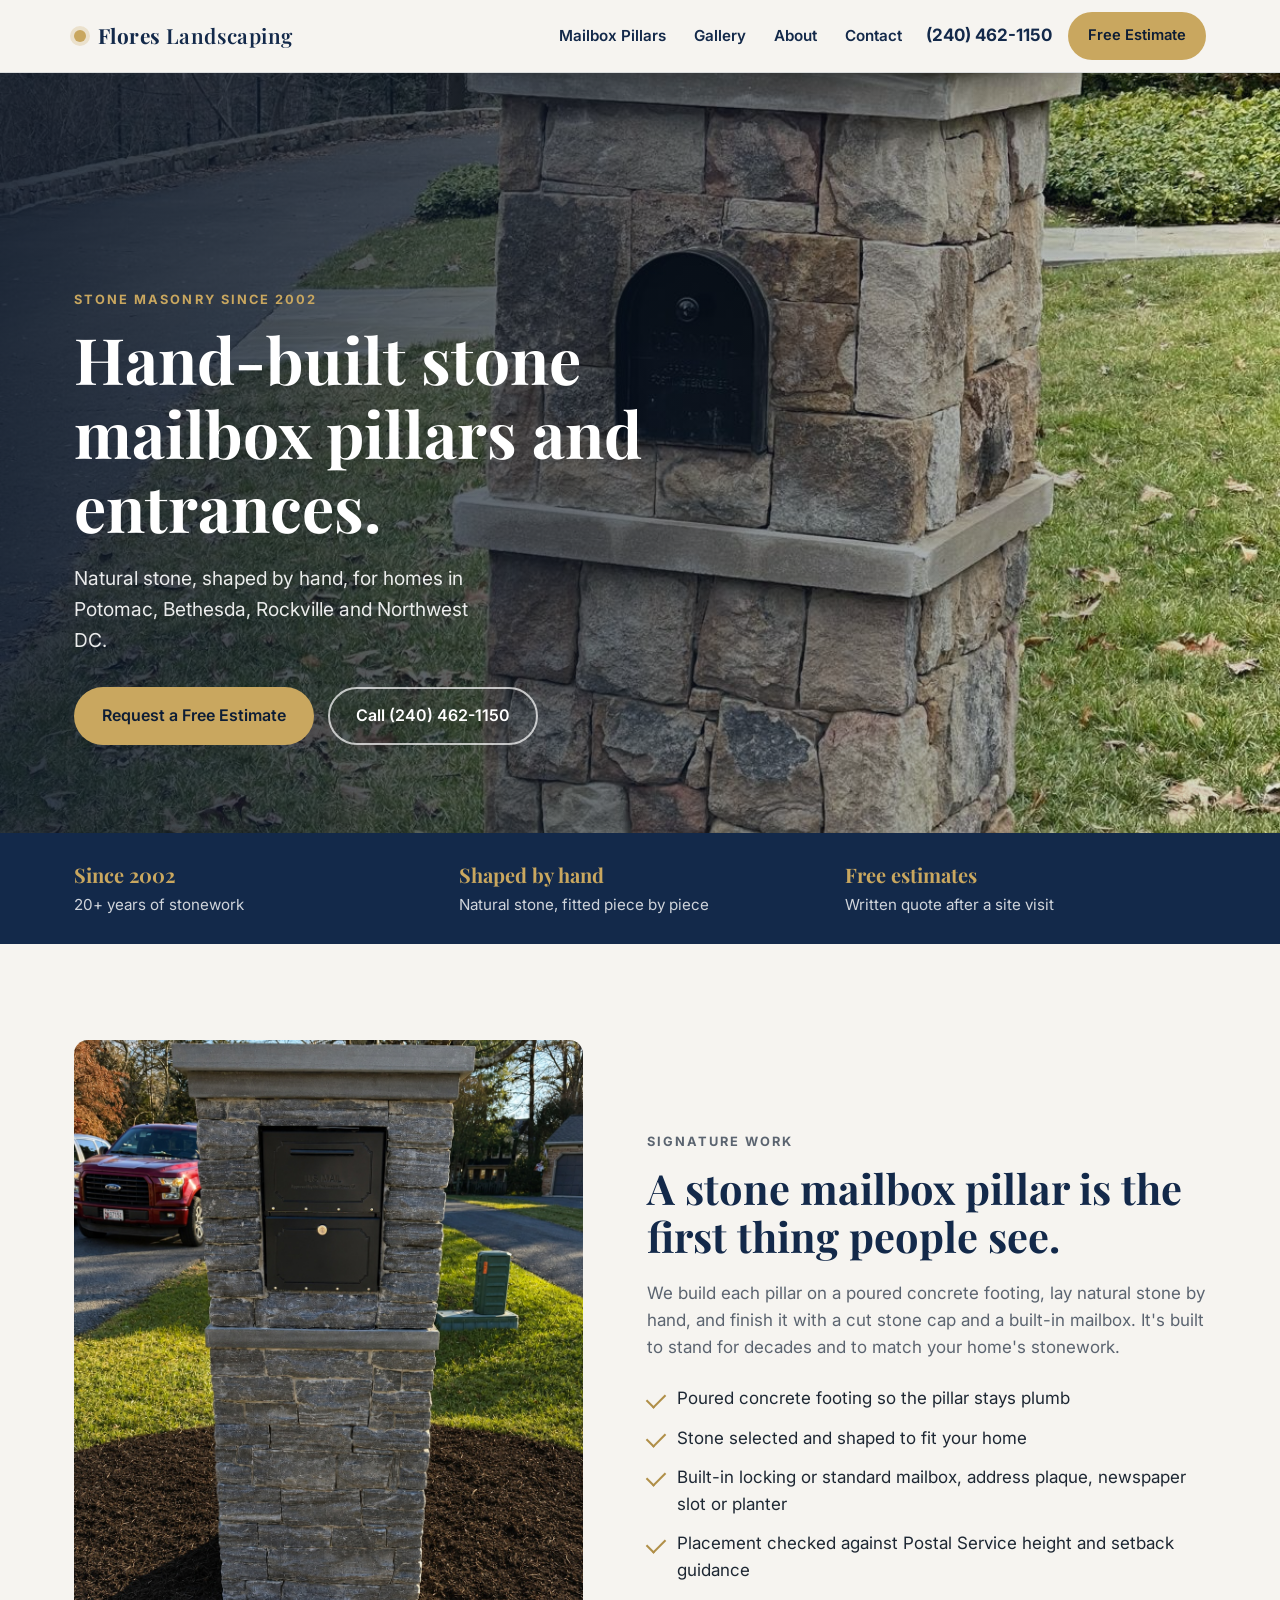
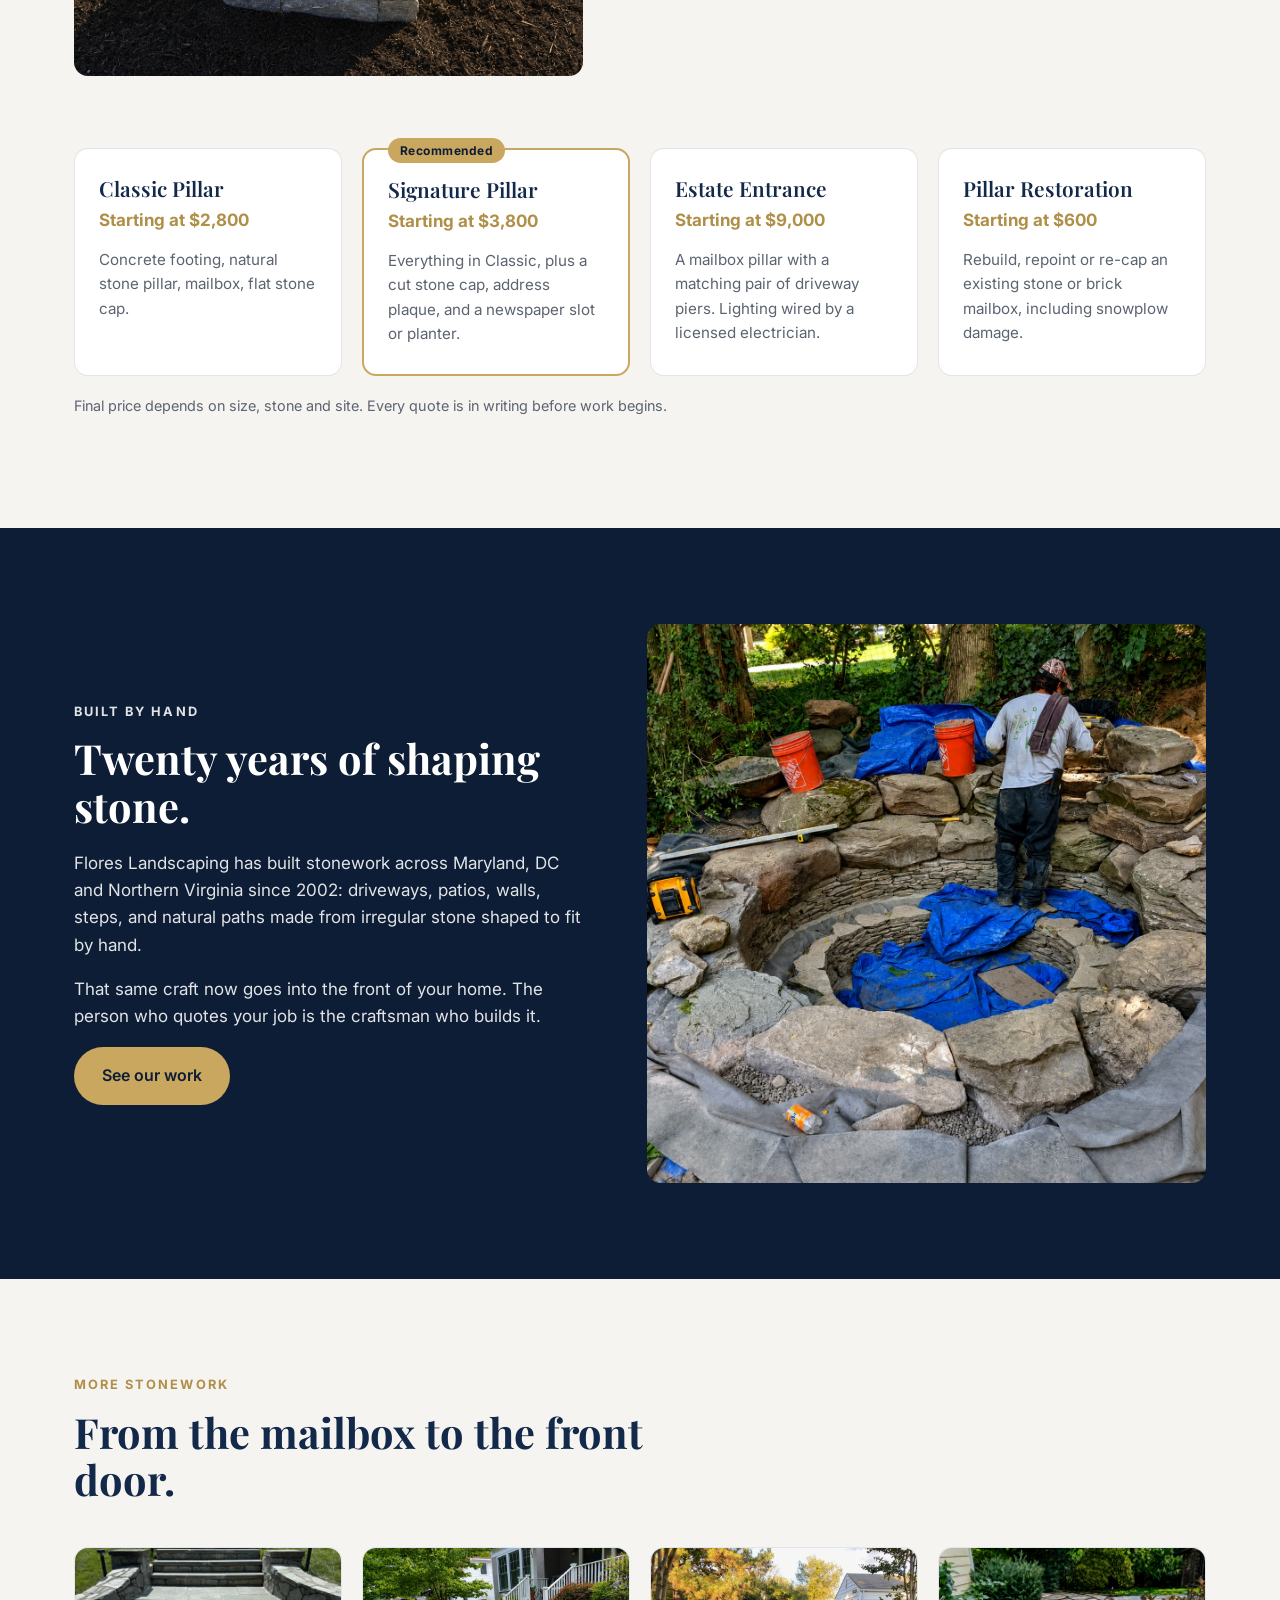
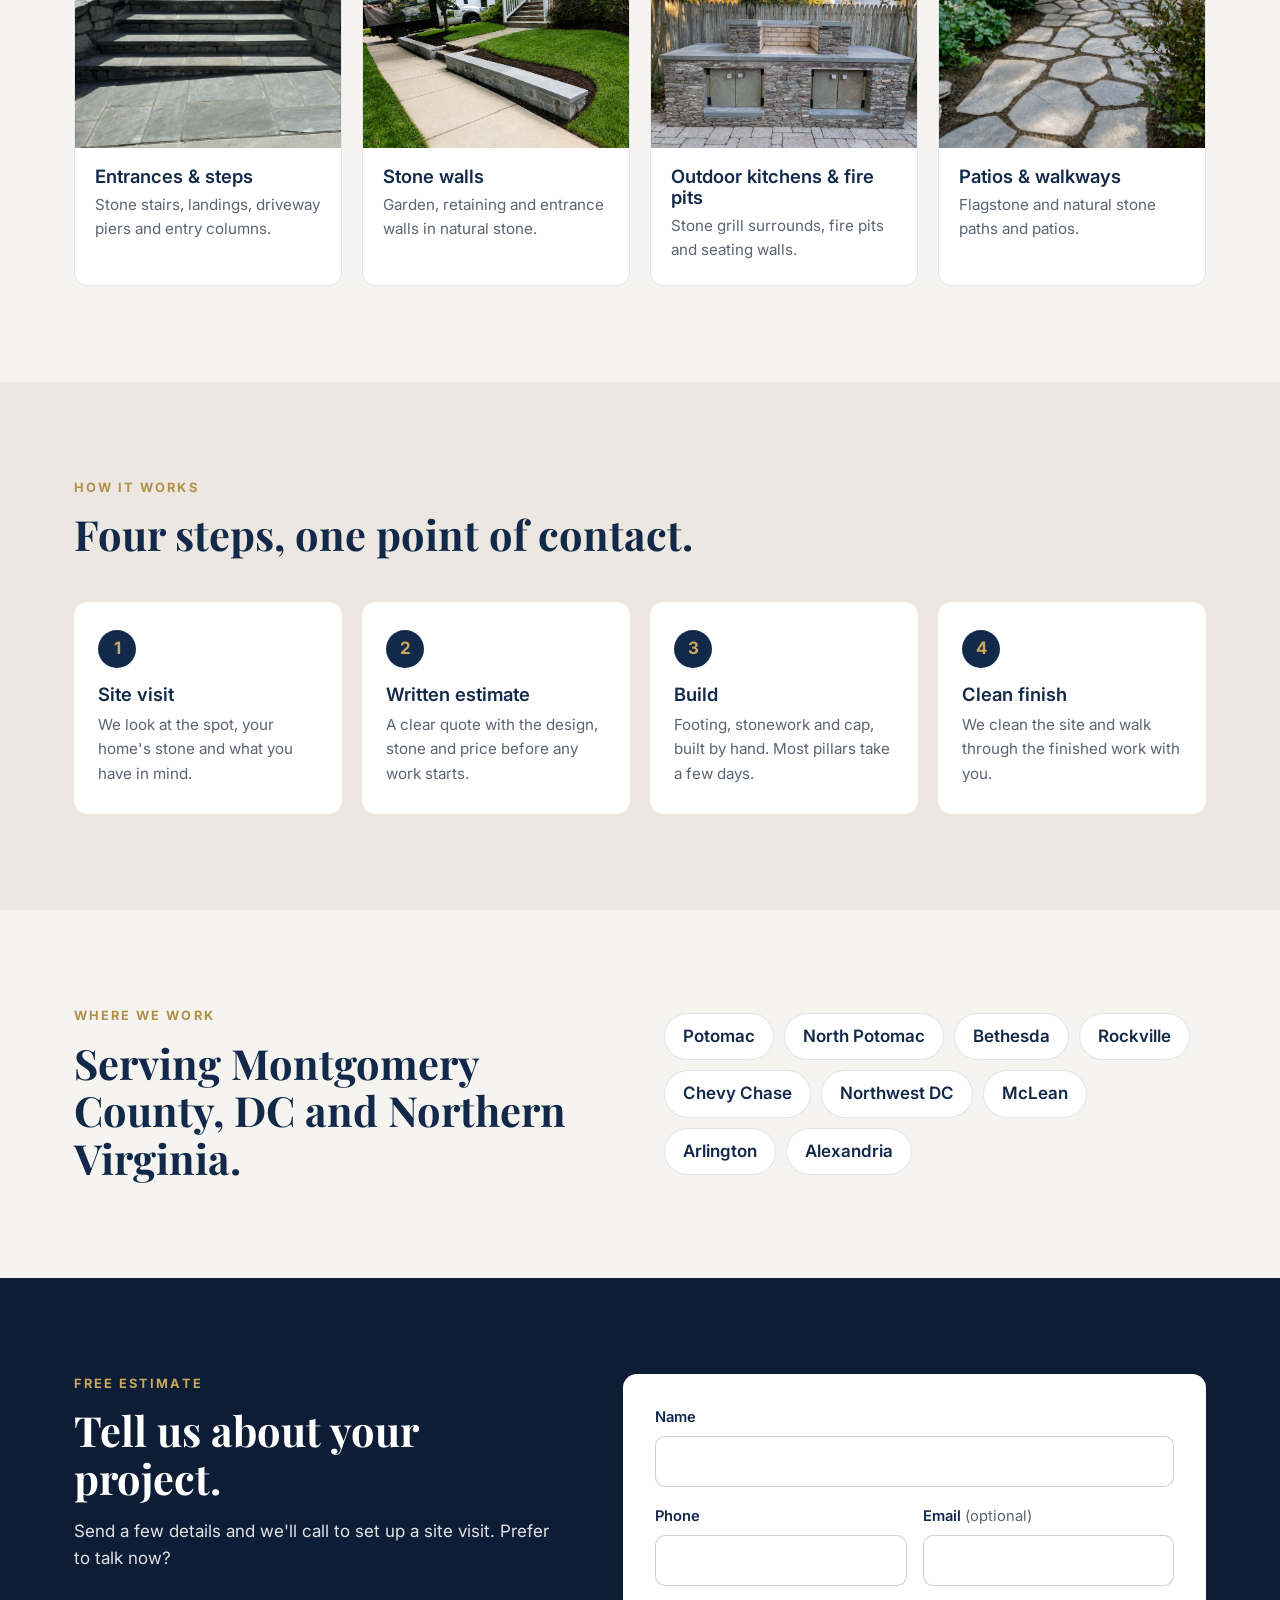
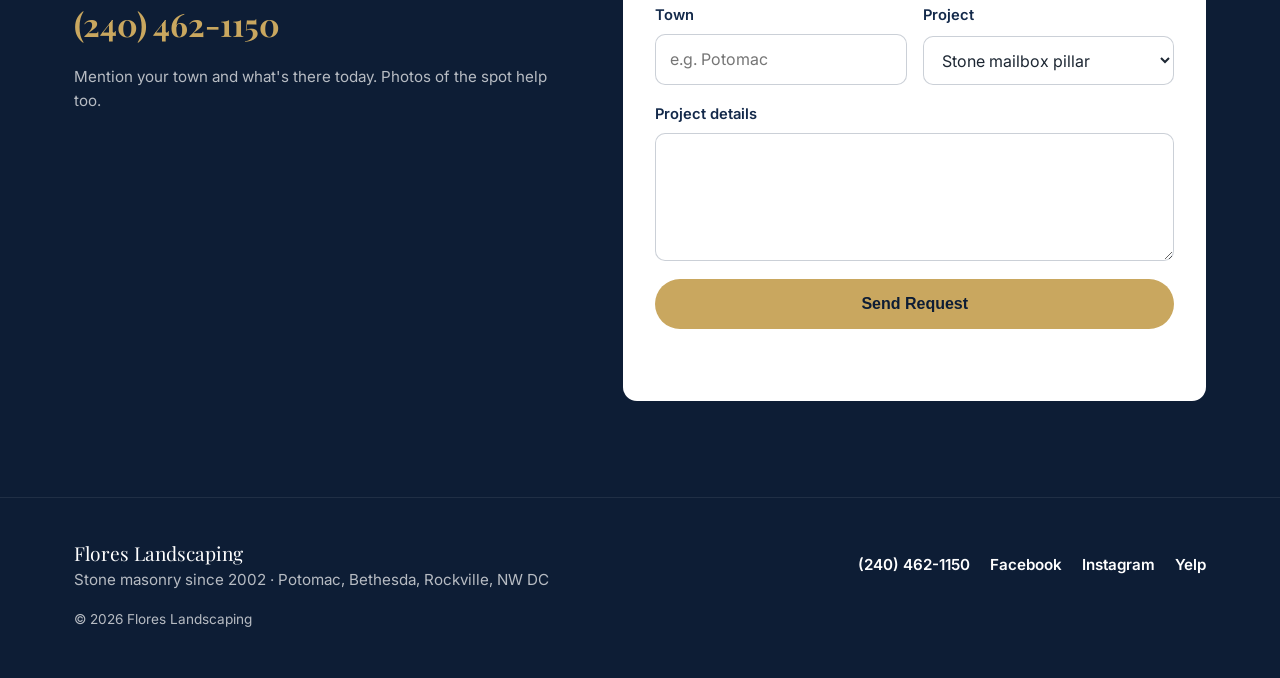
==== commit 7ac3f37b: "Website v3: pillar-first home page and gallery" ====
--- a/index.html
+++ b/index.html
@@ -3,228 +3,287 @@
   <head>
     <meta charset="utf-8" />
     <meta name="viewport" content="width=device-width,initial-scale=1" />
-    <meta name="description" content="Flores Landscaping—premium stone masonry and curb appeal upgrades for refined homes." />
-    <title>Flores Landscaping | Luxury Stone Masonry</title>
+    <title>Stone Mailbox Pillars &amp; Masonry | Flores Landscaping | Potomac, Bethesda &amp; DC</title>
+    <meta name="description" content="Hand-built natural stone mailbox pillars, entrance piers, steps and walls. Serving Potomac, Bethesda, Rockville and Northwest DC since 2002. Free estimates." />
     <link rel="preconnect" href="https://fonts.googleapis.com">
     <link rel="preconnect" href="https://fonts.gstatic.com" crossorigin>
-    <link href="https://fonts.googleapis.com/css2?family=Inter:wght@400;500;600;700;800&family=Playfair+Display:wght@600;700;800;900&display=swap" rel="stylesheet">
-    <link rel="stylesheet" href="styles.css">
+    <link href="https://fonts.googleapis.com/css2?family=Inter:wght@400;500;600;700&family=Playfair+Display:wght@600;700&display=swap" rel="stylesheet">
+    <link rel="stylesheet" href="site.css">
+    <script type="application/ld+json">
+    {
+      "@context": "https://schema.org",
+      "@type": "HomeAndConstructionBusiness",
+      "name": "Flores Landscaping",
+      "url": "https://floreslandscapingdmv.com/",
+      "telephone": "+1-240-462-1150",
+      "foundingDate": "2002",
+      "image": "https://floreslandscapingdmv.com/images/hero-stone-mailbox.jpeg",
+      "description": "Hand-built natural stone mailbox pillars, entrance piers, steps and walls.",
+      "address": { "@type": "PostalAddress", "addressLocality": "Silver Spring", "addressRegion": "MD", "addressCountry": "US" },
+      "areaServed": ["Potomac, MD", "Bethesda, MD", "Rockville, MD", "North Potomac, MD", "Chevy Chase, MD", "Washington, DC", "McLean, VA", "Arlington, VA", "Alexandria, VA"]
+    }
+    </script>
   </head>
   <body>
     <header class="site-header">
       <div class="container header-inner">
-        <a class="brand" href="index.html">
+        <a class="brand" href="index.html" aria-label="Flores Landscaping home">
           <span class="brand-mark" aria-hidden="true"></span>
-          <strong>Flores</strong> Landscaping
+          <span class="brand-name">Flores <span>Landscaping</span></span>
         </a>
 
-        <nav class="nav" id="nav" aria-label="Primary navigation">
-          <ul>
-            <li><a href="index.html">Home</a></li>
-            <li><a href="work.html">Gallery</a></li>
-            <li><a href="index.html#process">Process</a></li>
-            <li><a href="index.html#contact">Contact</a></li>
-          </ul>
+        <nav class="nav" id="nav" aria-label="Primary">
+          <a href="#pillars">Mailbox Pillars</a>
+          <a href="work.html">Gallery</a>
+          <a href="#about">About</a>
+          <a href="#contact">Contact</a>
         </nav>
 
         <div class="header-actions">
-          <a class="btn btn-primary" href="#contact">Request an Estimate</a>
+          <a class="header-phone" href="tel:+12404621150">(240) 462-1150</a>
+          <a class="btn btn-gold btn-sm" href="#contact">Free Estimate</a>
           <button class="nav-toggle" id="navToggle" aria-controls="nav" aria-expanded="false">Menu</button>
         </div>
       </div>
     </header>
 
     <main>
+      <!-- HERO -->
       <section class="hero">
-        <div class="hero-slideshow">
-          <div class="hero-slide hero-slide--mailbox active">
-            <img src="images/hero-stone-mailbox.jpeg" alt="Custom stone mailbox built by Flores Landscaping">
-          </div>
-          <div class="hero-slide hero-slide--patio">
-            <img src="images/hero-stone-patio.jpeg" alt="Finished stone patio built by Flores Landscaping">
-          </div>
-          <div class="hero-slide hero-slide--firepit">
-            <img src="images/hero-patio-firepit.jpeg" alt="Finished stone patio with firepit and seating">
-          </div>
-          <div class="hero-slide hero-slide--kitchen">
-            <img src="images/hero-outdoor-stone-kitchen.jpeg" alt="Outdoor stone kitchen and patio feature by Flores Landscaping">
-          </div>
-        </div>
-        <div class="hero-overlay"></div>
+        <img class="hero-img" src="images/hero-stone-mailbox.jpeg" alt="Natural stone mailbox pillar built by Flores Landscaping" fetchpriority="high">
+        <div class="hero-shade"></div>
         <div class="container hero-inner">
-          <div class="hero-copy">
-            <p class="eyebrow">Refined stonework. Lasting first impressions.</p>
-            <h1>Elegant Masonry</h1>
-            <p class="hero-subtitle">Elegant stonework for homes that deserve detail.</p>
-            <div class="hero-ctas">
-              <a class="btn btn-primary" href="#contact">Request an Estimate</a>
-                <a class="btn btn-secondary" href="work.html">View Gallery</a>
-            </div>
-          </div>
-        </div>
-      </section>
-
-      <section class="intro container">
-        <p class="section-kicker">Stonework first</p>
-        <h2>Luxury stone masonry with quiet confidence.</h2>
-        <p class="text">Custom stone mailboxes, entrance upgrades, patios, walkways, walls, and masonry repair for homes that appreciate calm, premium finishes.</p>
-      </section>
-
-      <section class="feature-panel container">
-        <div class="feature-copy">
-          <span class="eyebrow">Signature service</span>
-          <h2>Custom Stone Mailboxes</h2>
-          <p>A refined front-of-home upgrade with lasting curb appeal and premium masonry detail.</p>
-        </div>
-        <div class="feature-image">
-          <img src="images/mailbox_address_sign.jpg" alt="Custom stone mailbox with address sign built by Flores Landscaping" loading="lazy">
-        </div>
-      </section>
-
-      <section class="services container">
-        <div class="section-header">
-          <span class="eyebrow">What we build</span>
-          <h2>Stonework that elevates the entrance.</h2>
-        </div>
-        <div class="service-grid">
-          <article class="service-card">
-            <h3>Custom Stone Mailboxes</h3>
-            <p>Refined mailbox installations with polished stone details.</p>
-          </article>
-          <article class="service-card">
-            <h3>Patios</h3>
-            <p>Paver and flagstone patios designed for refined outdoor living.</p>
-          </article>
-          <article class="service-card">
-            <h3>Stone Walkways</h3>
-            <p>Clean paths that add beauty and function to the entry sequence.</p>
-          </article>
-          <article class="service-card">
-            <h3>Stone Walls</h3>
-            <p>Garden walls, borders, and entrance accents with quiet strength.</p>
-          </article>
-          <article class="service-card">
-            <h3>Masonry Repairs</h3>
-            <p>Careful repairs for steps, walls, and stone features.</p>
-          </article>
-          <article class="service-card">
-            <h3>Front Entrance Upgrades</h3>
-            <p>Stonework that makes the home feel complete and welcoming.</p>
-          </article>
-        </div>
-      </section>
-
-      <section class="process-section container" id="process">
-        <p class="section-kicker">Our Process</p>
-        <h2>Simple, clear, professional.</h2>
-
-        <div class="process-steps">
-          <article class="process-card active" tabindex="0" data-process="consultation">
-            <span class="process-number">1</span>
-            <h3>Consultation</h3>
-            <p>We visit the property and listen to your goals.</p>
-          </article>
-
-          <article class="process-card" tabindex="0" data-process="estimate">
-            <span class="process-number">2</span>
-            <h3>Estimate</h3>
-            <p>You receive a clear written estimate.</p>
-          </article>
-
-          <article class="process-card" tabindex="0" data-process="installation">
-            <span class="process-number">3</span>
-            <h3>Installation</h3>
-            <p>We build the stonework with care and detail.</p>
-          </article>
-
-          <article class="process-card" tabindex="0" data-process="finish">
-            <span class="process-number">4</span>
-            <h3>Finish</h3>
-            <p>We clean the site and complete final touches.</p>
-          </article>
-        </div>
-
-        <div class="process-preview" aria-live="polite">
-          <img src="images/process-consultation.jpg" alt="Flores Landscaping consultation with homeowner on property" class="preview-image">
-          <div class="process-preview-copy">
-            <h3>Consultation</h3>
-            <p>A clear conversation before the work begins.</p>
-          </div>
-        </div>
-      </section>
-
-      <section class="work-preview container">
-        <div class="section-header">
-          <span class="eyebrow">Portfolio highlight</span>
-          <h2>Stonework that makes every first impression feel deliberate.</h2>
-        </div>
-        <div class="work-grid">
-          <article class="work-card">
-            <img src="images/hero-stone-mailbox.jpeg" alt="Custom stone mailbox built by Flores Landscaping" loading="lazy">
-            <h3>Stone Mailboxes</h3>
-            <p>Elegant, built-to-last front-entry details.</p>
-          </article>
-          <article class="work-card">
-            <img src="images/hero-stone-patio.jpeg" alt="Finished stone patio with clean stone edges" loading="lazy">
-            <h3>Patios</h3>
-            <p>Paver and flagstone patios designed for refined outdoor living.</p>
-          </article>
-          <article class="work-card">
-            <img src="images/hero-outdoor-stone-kitchen.jpeg" alt="Outdoor stone kitchen and patio feature" loading="lazy">
-            <h3>Outdoor Living</h3>
-            <p>Custom stone features that complete exterior living spaces.</p>
-          </article>
-        </div>
-        <div class="hero-ctas work-actions">
-          <a class="btn btn-primary" href="work.html">View Gallery</a>
-          <a class="btn btn-secondary" href="#contact">Request an Estimate</a>
-        </div>
-      </section>
-
-      <section class="contact-section container" id="contact">
-        <div class="contact-copy">
-          <span class="eyebrow">Request an estimate</span>
-          <h2>Start your luxury stonework project.</h2>
-          <p>Share a few details and we’ll follow up with a clear consultation plan focused on stonework and curb appeal.</p>
-        </div>
-        <form class="contact-form estimate-form" id="contactForm" action="https://formspree.io/f/mqeozvqd" method="POST" novalidate>
-          <label for="name">Name</label>
-          <input id="name" name="name" type="text" required>
-
-          <label for="phone">Phone</label>
-          <input id="phone" name="phone" type="tel" required>
-
-          <label for="email">Email</label>
-          <input id="email" name="email" type="email" required>
-
-          <label for="project-type">Project type</label>
-          <select id="project-type" name="project_type" required>
-            <option value="Custom stone mailbox">Custom stone mailbox</option>
-            <option value="Patio">Patio</option>
-            <option value="Stone walkway">Stone walkway</option>
-            <option value="Stone wall">Stone wall</option>
-            <option value="Grass installation">Grass installation</option>
-            <option value="Clean up">Clean up</option>
-            <option value="Masonry repair">Masonry repair</option>
-            <option value="Outdoor living">Outdoor living</option>
-            <option value="Other">Other</option>
-          </select>
-
-          <label for="project-details">Project details</label>
-          <textarea id="project-details" name="project_details" rows="5" required></textarea>
-
-          <input type="hidden" name="_subject" value="New Flores Landscaping Estimate Request">
-
-          <button class="btn btn-primary" type="submit">Send Request</button>
-        </form>
-        <div id="contactFormMessage" class="form-message" aria-live="polite"></div>
+          <p class="eyebrow eyebrow-light">Stone masonry since 2002</p>
+          <h1>Hand-built stone mailbox pillars and entrances.</h1>
+          <p class="hero-sub">Natural stone, shaped by hand, for homes in Potomac, Bethesda, Rockville and Northwest DC.</p>
+          <div class="cta-row">
+            <a class="btn btn-gold" href="#contact">Request a Free Estimate</a>
+            <a class="btn btn-ghost" href="tel:+12404621150">Call (240) 462-1150</a>
+          </div>
+        </div>
+      </section>
+
+      <!-- TRUST STRIP -->
+      <section class="trust" aria-label="Why Flores Landscaping">
+        <div class="container trust-inner">
+          <div><strong>Since 2002</strong><span>20+ years of stonework</span></div>
+          <div><strong>Shaped by hand</strong><span>Natural stone, fitted piece by piece</span></div>
+          <div><strong>Free estimates</strong><span>Written quote after a site visit</span></div>
+        </div>
+      </section>
+
+      <!-- SIGNATURE: MAILBOX PILLARS -->
+      <section class="section" id="pillars">
+        <div class="container split">
+          <div class="split-media">
+            <img src="images/mailbox_cleaned.jpg" alt="Stacked natural stone mailbox pillar with cap stone and built-in mailbox" loading="lazy">
+          </div>
+          <div class="split-copy">
+            <p class="eyebrow">Signature work</p>
+            <h2>A stone mailbox pillar is the first thing people see.</h2>
+            <p>We build each pillar on a poured concrete footing, lay natural stone by hand, and finish it with a cut stone cap and a built-in mailbox. It's built to stand for decades and to match your home's stonework.</p>
+            <ul class="checks">
+              <li>Poured concrete footing so the pillar stays plumb</li>
+              <li>Stone selected and shaped to fit your home</li>
+              <li>Built-in locking or standard mailbox, address plaque, newspaper slot or planter</li>
+              <li>Placement checked against Postal Service height and setback guidance</li>
+            </ul>
+          </div>
+        </div>
+
+        <!-- Packages: CONFIRM PRICES BEFORE PUBLISHING -->
+        <div class="container">
+          <div class="packages">
+            <article class="package">
+              <h3>Classic Pillar</h3>
+              <p class="price">Starting at $2,800</p>
+              <p>Concrete footing, natural stone pillar, mailbox, flat stone cap.</p>
+            </article>
+            <article class="package package-featured">
+              <span class="tag">Recommended</span>
+              <h3>Signature Pillar</h3>
+              <p class="price">Starting at $3,800</p>
+              <p>Everything in Classic, plus a cut stone cap, address plaque, and a newspaper slot or planter.</p>
+            </article>
+            <article class="package">
+              <h3>Estate Entrance</h3>
+              <p class="price">Starting at $9,000</p>
+              <p>A mailbox pillar with a matching pair of driveway piers. Lighting wired by a licensed electrician.</p>
+            </article>
+            <article class="package">
+              <h3>Pillar Restoration</h3>
+              <p class="price">Starting at $600</p>
+              <p>Rebuild, repoint or re-cap an existing stone or brick mailbox, including snowplow damage.</p>
+            </article>
+          </div>
+          <p class="fine">Final price depends on size, stone and site. Every quote is in writing before work begins.</p>
+        </div>
+      </section>
+
+      <!-- ABOUT / CRAFT -->
+      <section class="section section-dark" id="about">
+        <div class="container split split-reverse">
+          <div class="split-media">
+            <img src="images/process-installation.jpg" alt="Flores Landscaping setting natural stone by hand on a job site" loading="lazy">
+          </div>
+          <div class="split-copy">
+            <p class="eyebrow eyebrow-light">Built by hand</p>
+            <h2>Twenty years of shaping stone.</h2>
+            <p>Flores Landscaping has built stonework across Maryland, DC and Northern Virginia since 2002: driveways, patios, walls, steps, and natural paths made from irregular stone shaped to fit by hand.</p>
+            <p>That same craft now goes into the front of your home. The person who quotes your job is the craftsman who builds it.</p>
+            <a class="btn btn-gold" href="work.html">See our work</a>
+          </div>
+        </div>
+      </section>
+
+      <!-- MORE STONEWORK -->
+      <section class="section">
+        <div class="container">
+          <div class="section-head">
+            <p class="eyebrow">More stonework</p>
+            <h2>From the mailbox to the front door.</h2>
+          </div>
+          <div class="cards">
+            <a class="card" href="work.html#entrances">
+              <img src="images/gallery-front-entrance-stone-entry-stairs-1.jpg" alt="Natural stone entry stairs with stone side walls leading to a home" loading="lazy">
+              <div class="card-body">
+                <h3>Entrances &amp; steps</h3>
+                <p>Stone stairs, landings, driveway piers and entry columns.</p>
+              </div>
+            </a>
+            <a class="card" href="work.html#walls">
+              <img src="images/gallery-front-entrance-stone-wall-lawn-1.jpg" alt="Front yard natural stone wall beside a walkway" loading="lazy">
+              <div class="card-body">
+                <h3>Stone walls</h3>
+                <p>Garden, retaining and entrance walls in natural stone.</p>
+              </div>
+            </a>
+            <a class="card" href="work.html#outdoor">
+              <img src="images/hero-outdoor-stone-kitchen.jpeg" alt="Outdoor stone kitchen on a stone patio" loading="lazy">
+              <div class="card-body">
+                <h3>Outdoor kitchens &amp; fire pits</h3>
+                <p>Stone grill surrounds, fire pits and seating walls.</p>
+              </div>
+            </a>
+            <a class="card" href="work.html#paths">
+              <img src="images/gallery-stone-walkways-natural-flagstone-path-1.jpg" alt="Natural flagstone walkway through a garden" loading="lazy">
+              <div class="card-body">
+                <h3>Patios &amp; walkways</h3>
+                <p>Flagstone and natural stone paths and patios.</p>
+              </div>
+            </a>
+          </div>
+        </div>
+      </section>
+
+      <!-- PROCESS -->
+      <section class="section section-tint" id="process">
+        <div class="container">
+          <div class="section-head">
+            <p class="eyebrow">How it works</p>
+            <h2>Four steps, one point of contact.</h2>
+          </div>
+          <ol class="steps">
+            <li><span>1</span><h3>Site visit</h3><p>We look at the spot, your home's stone and what you have in mind.</p></li>
+            <li><span>2</span><h3>Written estimate</h3><p>A clear quote with the design, stone and price before any work starts.</p></li>
+            <li><span>3</span><h3>Build</h3><p>Footing, stonework and cap, built by hand. Most pillars take a few days.</p></li>
+            <li><span>4</span><h3>Clean finish</h3><p>We clean the site and walk through the finished work with you.</p></li>
+          </ol>
+        </div>
+      </section>
+
+      <!-- SERVICE AREA -->
+      <section class="section">
+        <div class="container area">
+          <div>
+            <p class="eyebrow">Where we work</p>
+            <h2>Serving Montgomery County, DC and Northern Virginia.</h2>
+          </div>
+          <ul class="towns">
+            <li>Potomac</li><li>North Potomac</li><li>Bethesda</li><li>Rockville</li><li>Chevy Chase</li><li>Northwest DC</li><li>McLean</li><li>Arlington</li><li>Alexandria</li>
+          </ul>
+        </div>
+      </section>
+
+      <!-- CONTACT -->
+      <section class="section section-dark" id="contact">
+        <div class="container contact">
+          <div class="contact-copy">
+            <p class="eyebrow eyebrow-light">Free estimate</p>
+            <h2>Tell us about your project.</h2>
+            <p>Send a few details and we'll call to set up a site visit. Prefer to talk now?</p>
+            <a class="contact-phone" href="tel:+12404621150">(240) 462-1150</a>
+            <p class="contact-note">Mention your town and what's there today. Photos of the spot help too.</p>
+          </div>
+
+          <form class="form" id="estimateForm" action="https://formspree.io/f/mqeozvqd" method="POST" novalidate>
+            <div class="field">
+              <label for="name">Name</label>
+              <input id="name" name="name" type="text" autocomplete="name" required>
+            </div>
+            <div class="field-row">
+              <div class="field">
+                <label for="phone">Phone</label>
+                <input id="phone" name="phone" type="tel" autocomplete="tel" required>
+              </div>
+              <div class="field">
+                <label for="email">Email <span class="optional">(optional)</span></label>
+                <input id="email" name="email" type="email" autocomplete="email">
+              </div>
+            </div>
+            <div class="field-row">
+              <div class="field">
+                <label for="town">Town</label>
+                <input id="town" name="town" type="text" autocomplete="address-level2" placeholder="e.g. Potomac">
+              </div>
+              <div class="field">
+                <label for="project-type">Project</label>
+                <select id="project-type" name="project_type">
+                  <option>Stone mailbox pillar</option>
+                  <option>Mailbox restoration or repair</option>
+                  <option>Driveway piers or entry columns</option>
+                  <option>Stone steps or entrance</option>
+                  <option>Stone wall</option>
+                  <option>Outdoor kitchen or fire pit</option>
+                  <option>Patio or walkway</option>
+                  <option>Other</option>
+                </select>
+              </div>
+            </div>
+            <div class="field">
+              <label for="project-details">Project details</label>
+              <textarea id="project-details" name="project_details" rows="4" required></textarea>
+            </div>
+            <input type="hidden" name="_subject" value="New Flores Landscaping estimate request">
+            <button class="btn btn-gold btn-block" type="submit">Send Request</button>
+            <p class="form-message" id="formMessage" aria-live="polite"></p>
+          </form>
+        </div>
       </section>
     </main>
 
-    <footer class="site-footer container">
-      <p>&copy; <span id="year"></span> Flores Landscaping.</p>
+    <footer class="site-footer">
+      <div class="container footer-inner">
+        <div>
+          <p class="footer-brand">Flores Landscaping</p>
+          <p>Stone masonry since 2002 · Potomac, Bethesda, Rockville, NW DC</p>
+        </div>
+        <div class="footer-links">
+          <a href="tel:+12404621150">(240) 462-1150</a>
+          <a href="https://www.facebook.com/profile.php?id=100049560979613" rel="noopener">Facebook</a>
+          <a href="https://www.instagram.com/lustrous_landscape/" rel="noopener">Instagram</a>
+          <a href="https://yelp.to/qTKq/NE5P4L0BE5" rel="noopener">Yelp</a>
+        </div>
+        <p class="copyright">&copy; <span id="year">2026</span> Flores Landscaping</p>
+      </div>
     </footer>
 
-    <script src="script.js"></script>
+    <!-- Mobile call / estimate bar -->
+    <div class="mobile-bar">
+      <a href="tel:+12404621150">Call</a>
+      <a href="#contact" class="mobile-bar-primary">Free Estimate</a>
+    </div>
+
+    <script src="site.js"></script>
   </body>
-</html>+</html>
--- a/site.css
+++ b/site.css
@@ -0,0 +1,239 @@
+/* Flores Landscaping — version 3 */
+:root {
+  --bg: #f6f4f0;
+  --surface: #ffffff;
+  --tint: #ece8e1;
+  --navy: #13294a;
+  --navy-deep: #0d1d35;
+  --gold: #c9a75f;
+  --gold-dark: #b08f48;
+  --text: #1d2733;
+  --muted: #5b6470;
+  --line: rgba(19, 41, 74, 0.12);
+  --radius: 14px;
+  --max: 1180px;
+  --sans: Inter, system-ui, -apple-system, "Segoe UI", sans-serif;
+  --serif: "Playfair Display", Georgia, serif;
+}
+
+* { box-sizing: border-box; }
+html { scroll-behavior: smooth; scroll-padding-top: 84px; }
+body {
+  margin: 0;
+  font-family: var(--sans);
+  font-size: 17px;
+  line-height: 1.6;
+  color: var(--text);
+  background: var(--bg);
+  -webkit-font-smoothing: antialiased;
+}
+img { display: block; max-width: 100%; }
+a { color: inherit; }
+h1, h2, h3 { margin: 0; line-height: 1.15; }
+h1, h2 { font-family: var(--serif); font-weight: 700; color: var(--navy); }
+h2 { font-size: clamp(1.8rem, 3.4vw, 2.6rem); }
+h3 { font-size: 1.15rem; font-weight: 600; }
+p { margin: 0 0 1em; }
+
+.container { width: min(100%, var(--max)); margin: 0 auto; padding: 0 24px; }
+
+/* Buttons */
+.btn {
+  display: inline-flex; align-items: center; justify-content: center;
+  padding: 14px 26px; border-radius: 999px; border: 2px solid transparent;
+  font-weight: 600; font-size: 1rem; text-decoration: none; cursor: pointer;
+  transition: background .2s, color .2s, border-color .2s;
+}
+.btn-gold { background: var(--gold); color: var(--navy-deep); }
+.btn-gold:hover { background: var(--gold-dark); }
+.btn-ghost { border-color: rgba(255,255,255,.7); color: #fff; }
+.btn-ghost:hover { background: rgba(255,255,255,.12); }
+.btn-sm { padding: 10px 18px; font-size: .92rem; }
+.btn-block { width: 100%; }
+
+.eyebrow {
+  margin: 0 0 12px; font-size: .8rem; font-weight: 700;
+  letter-spacing: .16em; text-transform: uppercase; color: var(--gold-dark);
+}
+.eyebrow-light { color: var(--gold); }
+
+/* Header */
+.site-header {
+  position: sticky; top: 0; z-index: 50;
+  background: rgba(246, 244, 240, .96);
+  backdrop-filter: blur(12px);
+  border-bottom: 1px solid var(--line);
+}
+.header-inner { display: flex; align-items: center; gap: 24px; min-height: 72px; }
+.brand { display: inline-flex; align-items: center; gap: 12px; text-decoration: none; }
+.brand-mark { width: 12px; height: 12px; border-radius: 50%; background: var(--gold); box-shadow: 0 0 0 4px rgba(201,167,95,.25); }
+.brand-name { font-family: var(--serif); font-weight: 700; font-size: 1.3rem; color: var(--navy); letter-spacing: .02em; }
+.brand-name span { font-weight: 600; }
+.nav { display: flex; gap: 28px; margin-left: auto; }
+.nav a { text-decoration: none; font-weight: 600; font-size: .95rem; color: var(--navy); }
+.nav a:hover, .nav a[aria-current="page"] { color: var(--gold-dark); }
+.header-actions { display: flex; align-items: center; gap: 16px; }
+.header-phone { font-weight: 700; color: var(--navy); text-decoration: none; white-space: nowrap; }
+.nav-toggle { display: none; padding: 9px 16px; border: 1px solid var(--line); border-radius: 999px; background: #fff; color: var(--navy); font: inherit; font-weight: 600; cursor: pointer; }
+
+/* Hero */
+.hero { position: relative; min-height: min(86vh, 760px); display: flex; align-items: flex-end; color: #fff; overflow: hidden; }
+.hero-img { position: absolute; inset: 0; width: 100%; height: 100%; object-fit: cover; object-position: center 40%; }
+.hero-shade { position: absolute; inset: 0; background: linear-gradient(90deg, rgba(10,22,40,.86) 0%, rgba(10,22,40,.6) 45%, rgba(10,22,40,.1) 100%); }
+.hero-inner { position: relative; padding-top: 120px; padding-bottom: 88px; }
+.hero h1 { color: #fff; font-size: clamp(2.3rem, 5.4vw, 4rem); max-width: 14ch; margin-bottom: 20px; }
+.hero-sub { font-size: 1.2rem; max-width: 34ch; color: rgba(255,255,255,.9); margin-bottom: 32px; }
+.cta-row { display: flex; flex-wrap: wrap; gap: 14px; }
+
+/* Trust strip */
+.trust { background: var(--navy); color: #fff; }
+.trust-inner { display: grid; grid-template-columns: repeat(3, 1fr); gap: 24px; padding-top: 26px; padding-bottom: 26px; }
+.trust strong { display: block; font-family: var(--serif); font-size: 1.25rem; color: var(--gold); }
+.trust span { font-size: .95rem; color: rgba(255,255,255,.8); }
+
+/* Sections */
+.section { padding: 96px 0; }
+.section-tint { background: var(--tint); }
+.section-dark { background: var(--navy-deep); color: rgba(255,255,255,.88); }
+.section-dark h2 { color: #fff; }
+.section-head { max-width: 640px; margin-bottom: 44px; }
+
+.split { display: grid; grid-template-columns: 1fr 1.1fr; gap: 64px; align-items: center; }
+.split-reverse .split-media { order: 2; }
+.split-media img { width: 100%; aspect-ratio: 4 / 5; object-fit: cover; border-radius: var(--radius); }
+.split-reverse .split-media img { aspect-ratio: 1 / 1; }
+.split-copy h2 { margin-bottom: 20px; }
+.split-copy p { color: inherit; }
+#pillars .split-copy p { color: var(--muted); }
+
+.checks { list-style: none; padding: 0; margin: 24px 0 0; display: grid; gap: 12px; }
+.checks li { position: relative; padding-left: 30px; }
+.checks li::before {
+  content: ""; position: absolute; left: 0; top: .45em; width: 16px; height: 9px;
+  border-left: 2.5px solid var(--gold-dark); border-bottom: 2.5px solid var(--gold-dark); transform: rotate(-45deg);
+}
+
+/* Packages */
+.packages { display: grid; grid-template-columns: repeat(4, 1fr); gap: 20px; margin-top: 72px; }
+.package { position: relative; background: var(--surface); border: 1px solid var(--line); border-radius: var(--radius); padding: 28px 24px; }
+.package h3 { font-family: var(--serif); font-size: 1.3rem; color: var(--navy); margin-bottom: 6px; }
+.package .price { font-weight: 700; color: var(--gold-dark); margin-bottom: 14px; }
+.package p:last-child { margin: 0; color: var(--muted); font-size: .95rem; }
+.package-featured { border: 2px solid var(--gold); }
+.tag { position: absolute; top: -12px; left: 24px; background: var(--gold); color: var(--navy-deep); font-size: .75rem; font-weight: 700; padding: 3px 12px; border-radius: 999px; letter-spacing: .04em; }
+.fine { margin-top: 18px; font-size: .9rem; color: var(--muted); }
+
+/* Cards */
+.cards { display: grid; grid-template-columns: repeat(4, 1fr); gap: 20px; }
+.card { background: var(--surface); border-radius: var(--radius); overflow: hidden; text-decoration: none; border: 1px solid var(--line); transition: transform .2s, box-shadow .2s; }
+.card:hover { transform: translateY(-3px); box-shadow: 0 12px 28px rgba(13,29,53,.12); }
+.card img { width: 100%; aspect-ratio: 4 / 3; object-fit: cover; }
+.card-body { padding: 18px 20px 22px; }
+.card-body h3 { color: var(--navy); margin-bottom: 6px; }
+.card-body p { margin: 0; color: var(--muted); font-size: .95rem; }
+
+/* Steps */
+.steps { list-style: none; padding: 0; margin: 0; display: grid; grid-template-columns: repeat(4, 1fr); gap: 20px; }
+.steps li { background: var(--surface); border-radius: var(--radius); padding: 28px 24px; }
+.steps span { display: inline-grid; place-items: center; width: 38px; height: 38px; border-radius: 50%; background: var(--navy); color: var(--gold); font-weight: 700; margin-bottom: 16px; }
+.steps h3 { color: var(--navy); margin-bottom: 8px; }
+.steps p { margin: 0; color: var(--muted); font-size: .95rem; }
+
+/* Service area */
+.area { display: grid; grid-template-columns: 1fr 1fr; gap: 48px; align-items: center; }
+.towns { list-style: none; padding: 0; margin: 0; display: flex; flex-wrap: wrap; gap: 10px; }
+.towns li { padding: 9px 18px; border: 1px solid var(--line); border-radius: 999px; background: var(--surface); font-weight: 600; color: var(--navy); }
+
+/* Contact */
+.contact { display: grid; grid-template-columns: 1fr 1.2fr; gap: 64px; align-items: start; }
+.contact-copy h2 { margin-bottom: 16px; }
+.contact-phone { display: inline-block; margin: 8px 0 16px; font-family: var(--serif); font-size: 2rem; font-weight: 700; color: var(--gold); text-decoration: none; }
+.contact-note { font-size: .95rem; color: rgba(255,255,255,.7); }
+.form { background: var(--surface); color: var(--text); border-radius: var(--radius); padding: 32px; display: grid; gap: 18px; }
+.field { display: grid; gap: 6px; }
+.field-row { display: grid; grid-template-columns: 1fr 1fr; gap: 16px; }
+.field label { font-weight: 600; font-size: .92rem; color: var(--navy); }
+.optional { font-weight: 400; color: var(--muted); }
+.field input, .field select, .field textarea {
+  width: 100%; font: inherit; font-size: 1rem; padding: 12px 14px;
+  border: 1px solid rgba(19,41,74,.22); border-radius: 10px; background: #fff; color: var(--text);
+}
+.field input:focus, .field select:focus, .field textarea:focus { outline: 2px solid var(--gold); outline-offset: 1px; border-color: var(--gold); }
+.form-message { margin: 0; min-height: 1.4em; font-size: .95rem; }
+.form-message.error { color: #a33; }
+.form-message.success { color: #2f6b3a; }
+
+/* Footer */
+.site-footer { background: var(--navy-deep); color: rgba(255,255,255,.7); border-top: 1px solid rgba(255,255,255,.08); padding: 40px 0 48px; font-size: .95rem; }
+.footer-inner { display: grid; grid-template-columns: 1fr auto; gap: 16px 32px; align-items: center; }
+.footer-inner p { margin: 0; }
+.footer-brand { font-family: var(--serif); font-size: 1.2rem; color: #fff; }
+.footer-links { display: flex; flex-wrap: wrap; gap: 20px; }
+.footer-links a { text-decoration: none; color: #fff; font-weight: 600; }
+.footer-links a:hover { color: var(--gold); }
+.copyright { grid-column: 1 / -1; font-size: .85rem; }
+
+/* Mobile bar */
+.mobile-bar { display: none; }
+
+/* Gallery page */
+.page-hero { background: var(--navy-deep); color: #fff; padding: 72px 0 56px; }
+.page-hero h1 { color: #fff; font-size: clamp(2.1rem, 4.6vw, 3.2rem); margin-bottom: 12px; }
+.page-hero p { color: rgba(255,255,255,.82); max-width: 52ch; margin: 0; }
+.filters { display: flex; flex-wrap: wrap; gap: 10px; margin-bottom: 32px; }
+.filters button { font: inherit; font-weight: 600; font-size: .92rem; padding: 9px 18px; border-radius: 999px; border: 1px solid var(--line); background: var(--surface); color: var(--navy); cursor: pointer; }
+.filters button[aria-pressed="true"] { background: var(--navy); color: #fff; border-color: var(--navy); }
+.gallery { display: grid; grid-template-columns: repeat(3, 1fr); gap: 16px; }
+.gallery figure { margin: 0; background: var(--surface); border-radius: var(--radius); overflow: hidden; border: 1px solid var(--line); }
+.gallery button { display: block; width: 100%; padding: 0; border: 0; background: none; cursor: zoom-in; }
+.gallery img { width: 100%; aspect-ratio: 4 / 3; object-fit: cover; }
+.gallery figcaption { padding: 12px 16px; font-size: .92rem; color: var(--muted); }
+.gallery figure[hidden] { display: none; }
+.gallery-cta { margin-top: 56px; text-align: center; }
+.gallery-cta h2 { margin-bottom: 18px; }
+.lightbox { position: fixed; inset: 0; z-index: 100; background: rgba(8,16,30,.92); display: none; align-items: center; justify-content: center; padding: 24px; }
+.lightbox.open { display: flex; }
+.lightbox img { max-width: min(1100px, 100%); max-height: 86vh; border-radius: 10px; }
+.lightbox-close { position: absolute; top: 16px; right: 16px; font: inherit; font-weight: 600; padding: 10px 18px; border-radius: 999px; border: 0; background: #fff; color: var(--navy); cursor: pointer; }
+
+/* Responsive */
+@media (max-width: 1024px) {
+  .packages, .cards, .steps { grid-template-columns: repeat(2, 1fr); }
+  .header-phone { display: none; }
+}
+@media (max-width: 820px) {
+  body { padding-bottom: 64px; }
+  .nav-toggle { display: inline-block; }
+  .header-actions .btn { display: none; }
+  .nav {
+    display: none; position: absolute; top: 100%; left: 0; right: 0;
+    flex-direction: column; gap: 0; background: var(--bg); border-bottom: 1px solid var(--line); padding: 8px 24px 16px;
+  }
+  .nav.open { display: flex; }
+  .nav a { padding: 12px 0; border-bottom: 1px solid var(--line); }
+  .header-actions { margin-left: auto; }
+  .hero { min-height: 78vh; }
+  .hero-shade { background: linear-gradient(0deg, rgba(10,22,40,.9) 0%, rgba(10,22,40,.55) 55%, rgba(10,22,40,.2) 100%); }
+  .hero-inner { padding-bottom: 48px; }
+  .trust-inner { grid-template-columns: 1fr; gap: 14px; }
+  .section { padding: 64px 0; }
+  .split, .contact, .area { grid-template-columns: 1fr; gap: 32px; }
+  .split-reverse .split-media { order: 0; }
+  .packages { margin-top: 48px; }
+  .gallery { grid-template-columns: repeat(2, 1fr); }
+  .footer-inner { grid-template-columns: 1fr; }
+  .mobile-bar {
+    display: grid; grid-template-columns: 1fr 1.4fr; position: fixed; left: 0; right: 0; bottom: 0; z-index: 60;
+    background: var(--navy-deep); box-shadow: 0 -4px 16px rgba(0,0,0,.2);
+  }
+  .mobile-bar a { padding: 18px; text-align: center; font-weight: 700; color: #fff; text-decoration: none; }
+  .mobile-bar-primary { background: var(--gold); color: var(--navy-deep) !important; }
+}
+@media (max-width: 560px) {
+  body { font-size: 16px; }
+  .container { padding: 0 16px; }
+  .packages, .cards, .steps, .gallery { grid-template-columns: 1fr; }
+  .field-row { grid-template-columns: 1fr; }
+  .form { padding: 22px; }
+  .cta-row .btn { width: 100%; }
+}
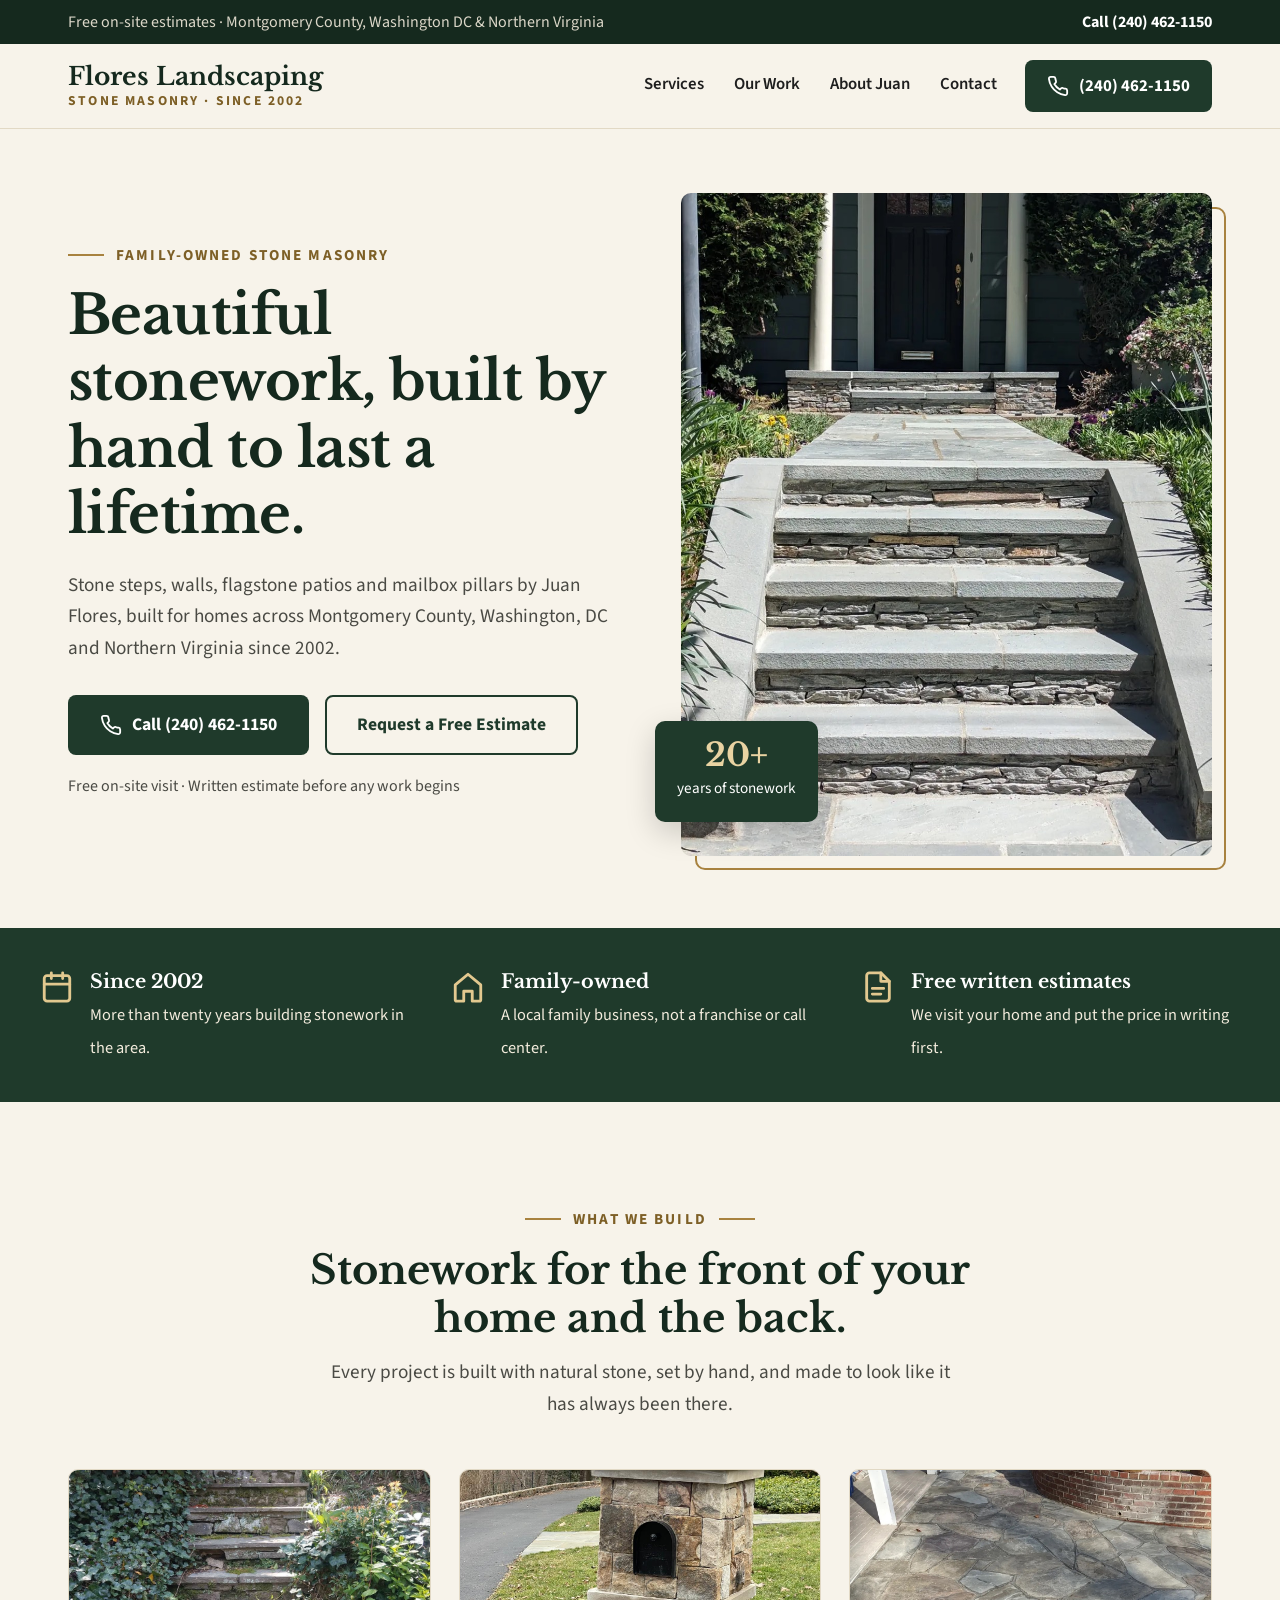
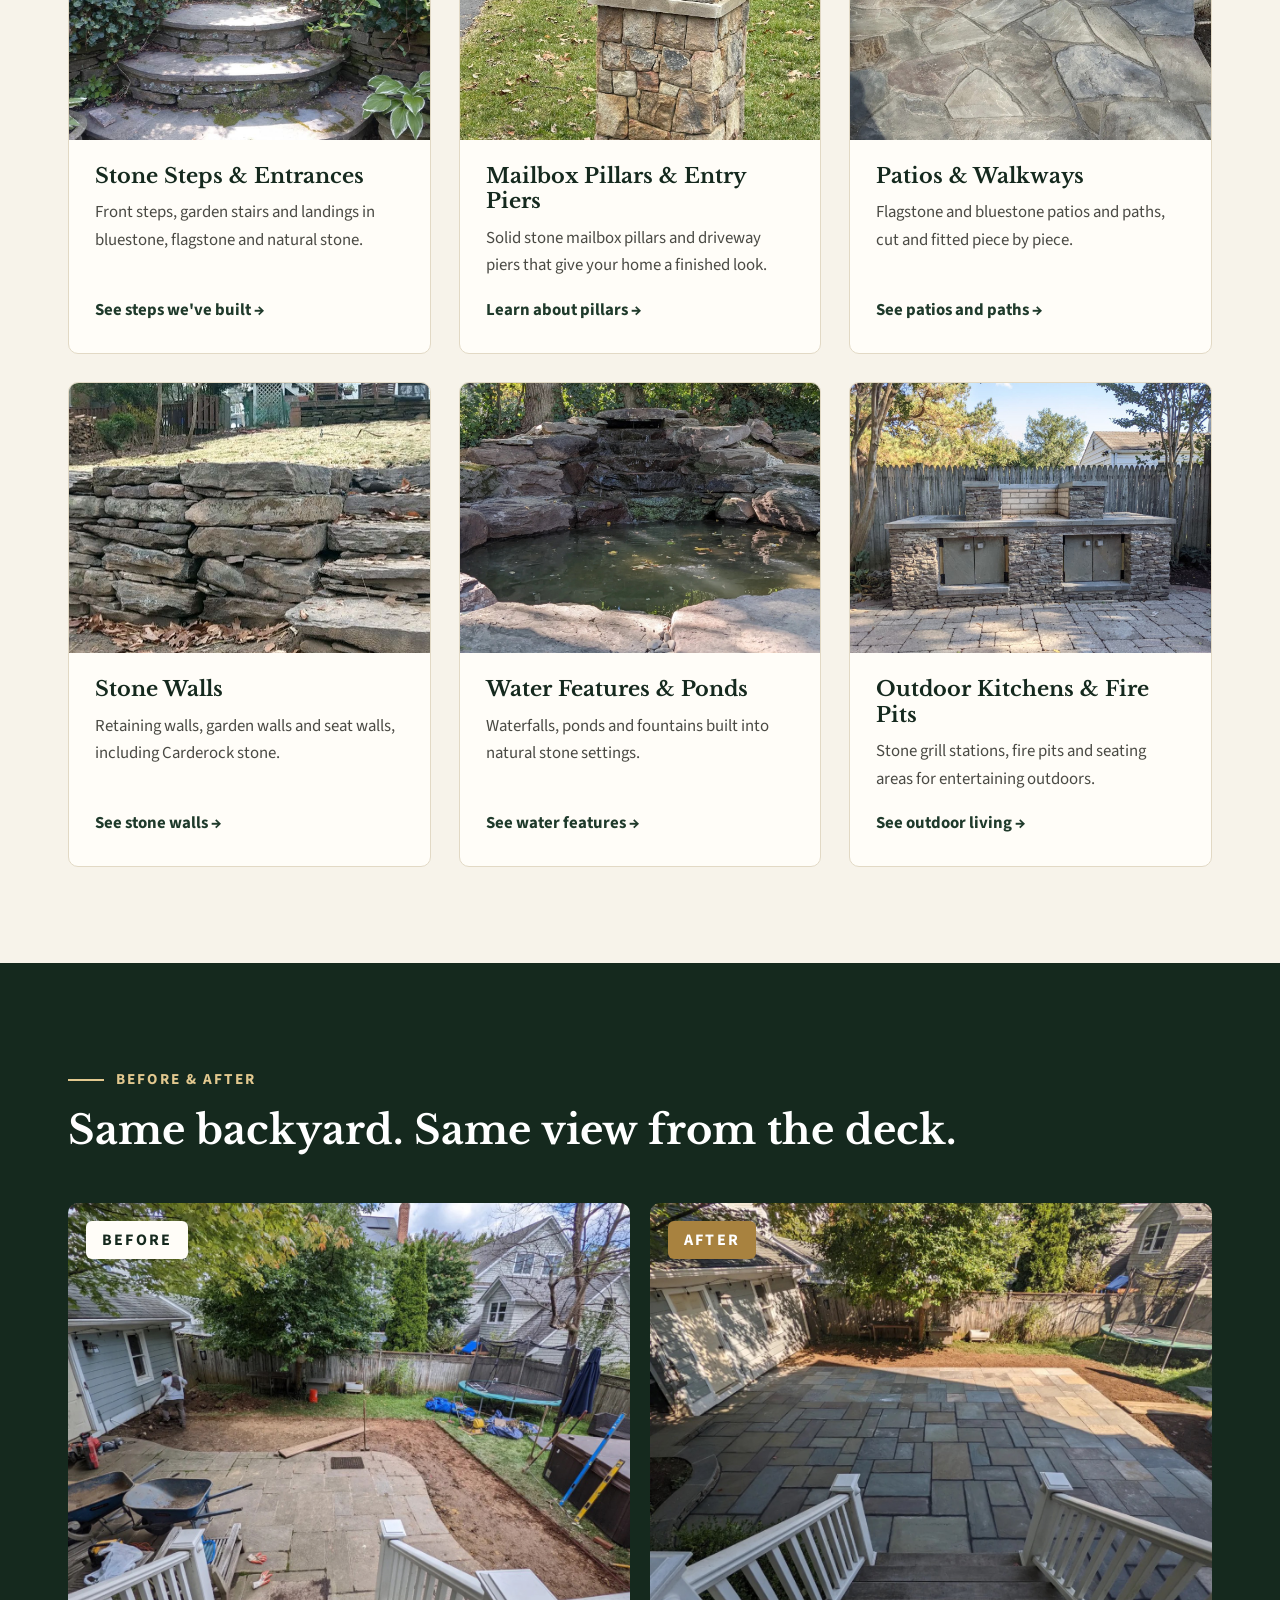
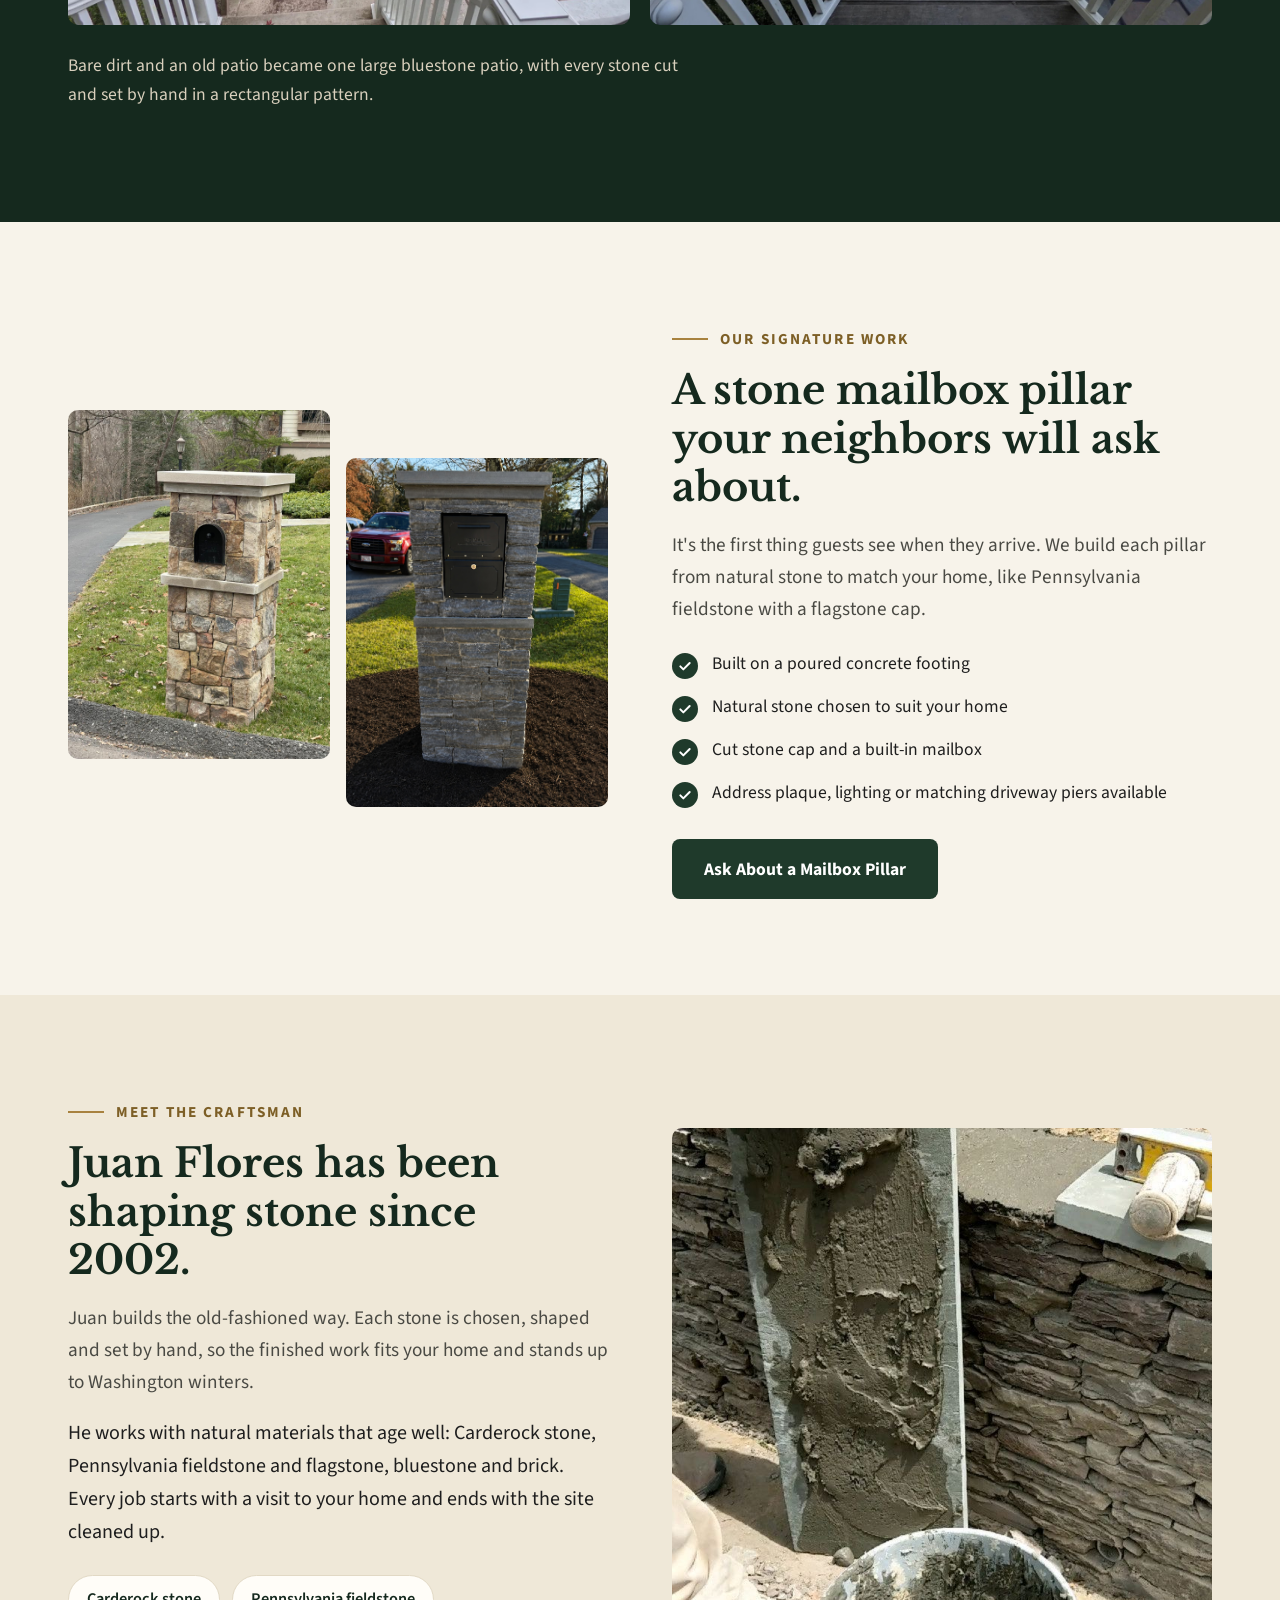
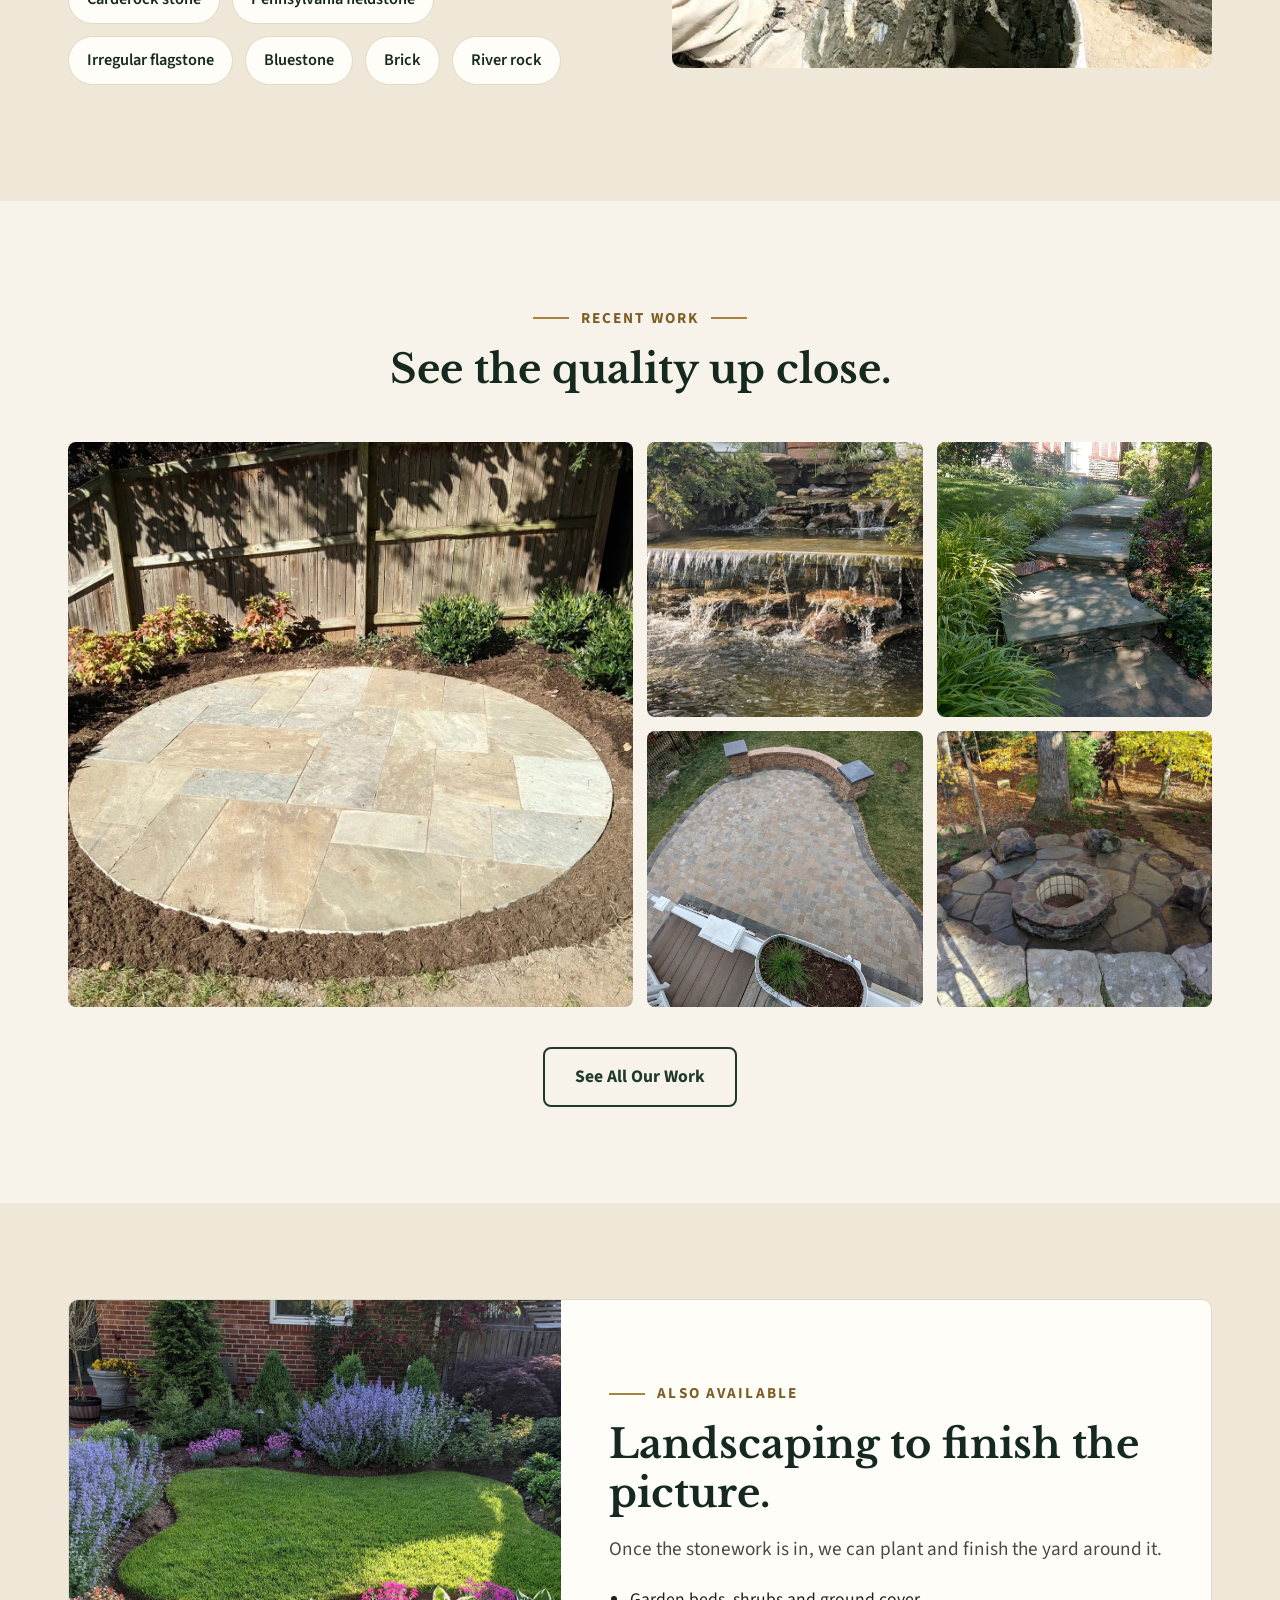
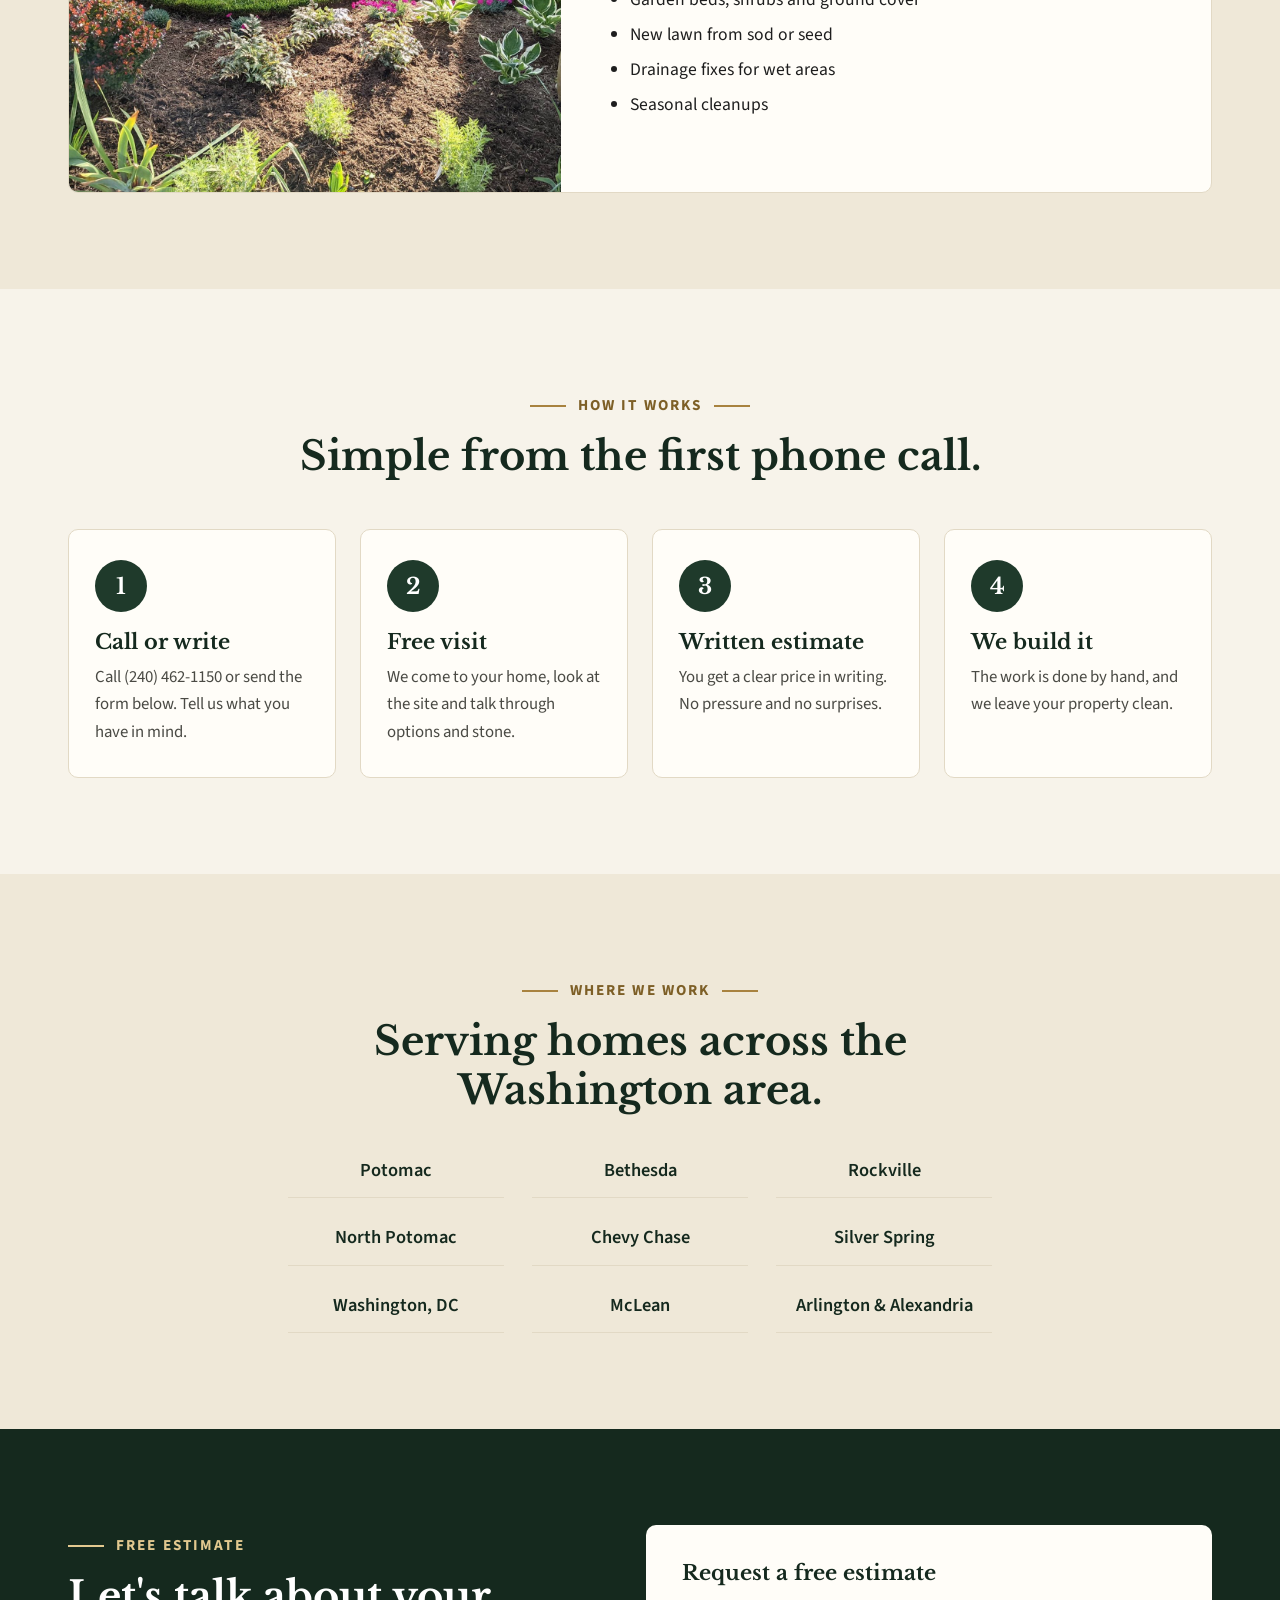
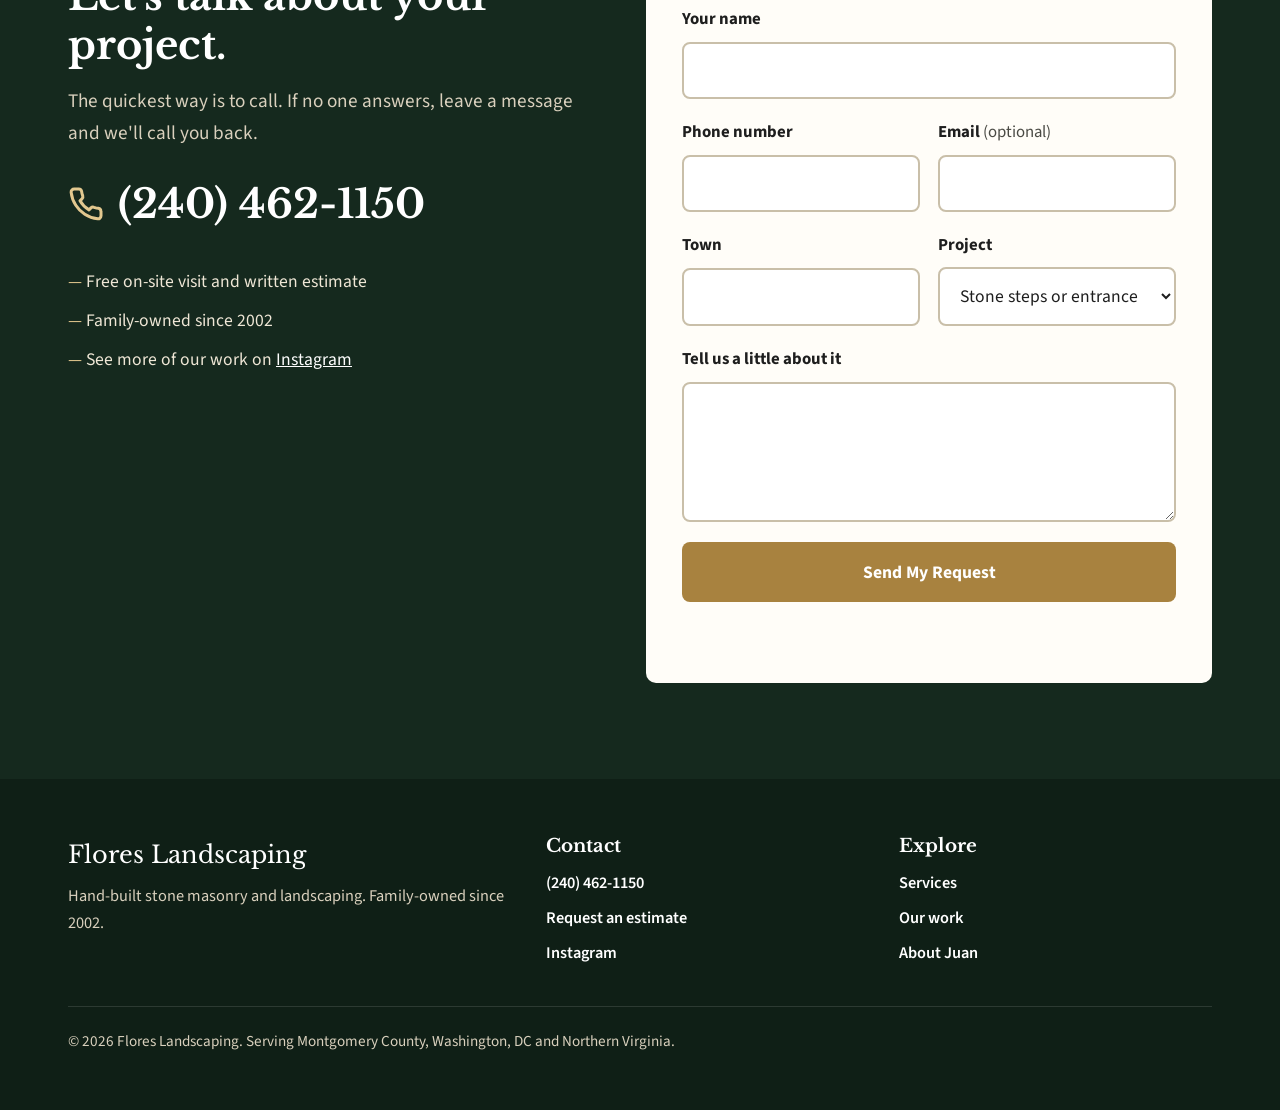
==== commit 96fd9989: "Redesign site for older homeowners" ====
--- a/index.html
+++ b/index.html
@@ -3,12 +3,13 @@
   <head>
     <meta charset="utf-8" />
     <meta name="viewport" content="width=device-width,initial-scale=1" />
-    <title>Stone Mailbox Pillars &amp; Masonry | Flores Landscaping | Potomac, Bethesda &amp; DC</title>
-    <meta name="description" content="Hand-built natural stone mailbox pillars, entrance piers, steps and walls. Serving Potomac, Bethesda, Rockville and Northwest DC since 2002. Free estimates." />
+    <title>Flores Landscaping | Stone Masonry in Potomac, Bethesda &amp; Washington, DC</title>
+    <meta name="description" content="Hand-built stone steps, walls, flagstone patios and stone mailbox pillars by Juan Flores. Serving Potomac, Bethesda, Rockville and Washington, DC since 2002. Free on-site estimates." />
+    <meta name="theme-color" content="#1f3a2b" />
     <link rel="preconnect" href="https://fonts.googleapis.com">
     <link rel="preconnect" href="https://fonts.gstatic.com" crossorigin>
-    <link href="https://fonts.googleapis.com/css2?family=Inter:wght@400;500;600;700&family=Playfair+Display:wght@600;700&display=swap" rel="stylesheet">
-    <link rel="stylesheet" href="site.css">
+    <link href="https://fonts.googleapis.com/css2?family=Libre+Baskerville:wght@400;700&family=Source+Sans+3:wght@400;600;700&display=swap" rel="stylesheet">
+    <link rel="stylesheet" href="site.css?v=6">
     <script type="application/ld+json">
     {
       "@context": "https://schema.org",
@@ -17,190 +18,278 @@
       "url": "https://floreslandscapingdmv.com/",
       "telephone": "+1-240-462-1150",
       "foundingDate": "2002",
-      "image": "https://floreslandscapingdmv.com/images/hero-stone-mailbox.jpeg",
-      "description": "Hand-built natural stone mailbox pillars, entrance piers, steps and walls.",
+      "founder": { "@type": "Person", "name": "Juan Flores" },
+      "image": "https://floreslandscapingdmv.com/images/work/entry-steps-bluestone.jpg",
+      "description": "Hand-built stone steps, walls, flagstone patios, water features and stone mailbox pillars.",
       "address": { "@type": "PostalAddress", "addressLocality": "Silver Spring", "addressRegion": "MD", "addressCountry": "US" },
-      "areaServed": ["Potomac, MD", "Bethesda, MD", "Rockville, MD", "North Potomac, MD", "Chevy Chase, MD", "Washington, DC", "McLean, VA", "Arlington, VA", "Alexandria, VA"]
+      "areaServed": ["Potomac, MD", "Bethesda, MD", "Rockville, MD", "North Potomac, MD", "Chevy Chase, MD", "Silver Spring, MD", "Washington, DC", "McLean, VA", "Arlington, VA", "Alexandria, VA"],
+      "sameAs": ["https://www.instagram.com/floreslandscaping_dmv/"]
     }
     </script>
   </head>
   <body>
+    <svg width="0" height="0" style="position:absolute" aria-hidden="true">
+      <symbol id="i-phone" viewBox="0 0 24 24" fill="none" stroke="currentColor" stroke-width="2" stroke-linecap="round" stroke-linejoin="round"><path d="M22 16.9v3a2 2 0 0 1-2.2 2 19.8 19.8 0 0 1-8.6-3.1 19.5 19.5 0 0 1-6-6A19.8 19.8 0 0 1 2.1 4.2 2 2 0 0 1 4.1 2h3a2 2 0 0 1 2 1.7c.1 1 .4 1.9.7 2.8a2 2 0 0 1-.5 2.1L8 9.9a16 16 0 0 0 6 6l1.3-1.3a2 2 0 0 1 2.1-.4c.9.3 1.8.6 2.8.7a2 2 0 0 1 1.7 2z"/></symbol>
+      <symbol id="i-calendar" viewBox="0 0 24 24" fill="none" stroke="currentColor" stroke-width="2" stroke-linecap="round" stroke-linejoin="round"><rect x="3" y="4" width="18" height="18" rx="2"/><path d="M16 2v4M8 2v4M3 10h18"/></symbol>
+      <symbol id="i-home" viewBox="0 0 24 24" fill="none" stroke="currentColor" stroke-width="2" stroke-linecap="round" stroke-linejoin="round"><path d="M3 10.5 12 3l9 7.5V21a1 1 0 0 1-1 1h-5v-7H9v7H4a1 1 0 0 1-1-1z"/></symbol>
+      <symbol id="i-doc" viewBox="0 0 24 24" fill="none" stroke="currentColor" stroke-width="2" stroke-linecap="round" stroke-linejoin="round"><path d="M14 2H6a2 2 0 0 0-2 2v16a2 2 0 0 0 2 2h12a2 2 0 0 0 2-2V8z"/><path d="M14 2v6h6M8 13h8M8 17h6"/></symbol>
+    </svg>
+
+    <div class="topbar">
+      <div class="container topbar-inner">
+        <span class="topbar-note">Free on-site estimates · Montgomery County, Washington DC &amp; Northern Virginia</span>
+        <a href="tel:+12404621150">Call (240) 462-1150</a>
+      </div>
+    </div>
+
     <header class="site-header">
       <div class="container header-inner">
-        <a class="brand" href="index.html" aria-label="Flores Landscaping home">
-          <span class="brand-mark" aria-hidden="true"></span>
-          <span class="brand-name">Flores <span>Landscaping</span></span>
+        <a class="brand" href="index.html" aria-label="Flores Landscaping, home">
+          <span class="brand-name">Flores Landscaping</span>
+          <span class="brand-sub">Stone Masonry · Since 2002</span>
         </a>
-
-        <nav class="nav" id="nav" aria-label="Primary">
-          <a href="#pillars">Mailbox Pillars</a>
-          <a href="work.html">Gallery</a>
-          <a href="#about">About</a>
+        <nav class="nav" id="nav" aria-label="Main">
+          <a href="#services">Services</a>
+          <a href="work.html">Our Work</a>
+          <a href="#about">About Juan</a>
           <a href="#contact">Contact</a>
         </nav>
-
-        <div class="header-actions">
-          <a class="header-phone" href="tel:+12404621150">(240) 462-1150</a>
-          <a class="btn btn-gold btn-sm" href="#contact">Free Estimate</a>
-          <button class="nav-toggle" id="navToggle" aria-controls="nav" aria-expanded="false">Menu</button>
-        </div>
+        <a class="btn btn-primary header-call" href="tel:+12404621150"><svg class="icon"><use href="#i-phone"/></svg>(240) 462-1150</a>
+        <button class="nav-toggle" id="navToggle" aria-controls="nav" aria-expanded="false">Menu</button>
       </div>
     </header>
 
     <main>
       <!-- HERO -->
       <section class="hero">
-        <img class="hero-img" src="images/hero-stone-mailbox.jpeg" alt="Natural stone mailbox pillar built by Flores Landscaping" fetchpriority="high">
-        <div class="hero-shade"></div>
-        <div class="container hero-inner">
-          <p class="eyebrow eyebrow-light">Stone masonry since 2002</p>
-          <h1>Hand-built stone mailbox pillars and entrances.</h1>
-          <p class="hero-sub">Natural stone, shaped by hand, for homes in Potomac, Bethesda, Rockville and Northwest DC.</p>
-          <div class="cta-row">
-            <a class="btn btn-gold" href="#contact">Request a Free Estimate</a>
-            <a class="btn btn-ghost" href="tel:+12404621150">Call (240) 462-1150</a>
-          </div>
-        </div>
-      </section>
-
-      <!-- TRUST STRIP -->
-      <section class="trust" aria-label="Why Flores Landscaping">
-        <div class="container trust-inner">
-          <div><strong>Since 2002</strong><span>20+ years of stonework</span></div>
-          <div><strong>Shaped by hand</strong><span>Natural stone, fitted piece by piece</span></div>
-          <div><strong>Free estimates</strong><span>Written quote after a site visit</span></div>
-        </div>
-      </section>
-
-      <!-- SIGNATURE: MAILBOX PILLARS -->
+        <div class="container hero-grid">
+          <div>
+            <p class="kicker">Family-owned stone masonry</p>
+            <h1>Beautiful stonework, built by hand to last a lifetime.</h1>
+            <p class="lead">Stone steps, walls, flagstone patios and mailbox pillars by Juan Flores, built for homes across Montgomery County, Washington, DC and Northern Virginia since 2002.</p>
+            <div class="btn-row">
+              <a class="btn btn-primary" href="tel:+12404621150"><svg class="icon"><use href="#i-phone"/></svg>Call (240) 462-1150</a>
+              <a class="btn btn-outline" href="#contact">Request a Free Estimate</a>
+            </div>
+            <p class="hero-note">Free on-site visit · Written estimate before any work begins</p>
+          </div>
+          <div class="hero-photo">
+            <img src="images/work/entry-steps-bluestone.jpg" alt="Wide natural stone entry steps with stone side walls leading up to a front door" width="1280" height="1280" fetchpriority="high">
+            <div class="badge"><strong>20+</strong><span>years of stonework</span></div>
+          </div>
+        </div>
+      </section>
+
+      <!-- TRUST -->
+      <section class="trust" aria-label="Why homeowners choose Flores Landscaping">
+        <div class="container trust-grid">
+          <div class="trust-item">
+            <svg aria-hidden="true"><use href="#i-calendar"/></svg>
+            <div><strong>Since 2002</strong><span>More than twenty years building stonework in the area.</span></div>
+          </div>
+          <div class="trust-item">
+            <svg aria-hidden="true"><use href="#i-home"/></svg>
+            <div><strong>Family-owned</strong><span>A local family business, not a franchise or call center.</span></div>
+          </div>
+          <div class="trust-item">
+            <svg aria-hidden="true"><use href="#i-doc"/></svg>
+            <div><strong>Free written estimates</strong><span>We visit your home and put the price in writing first.</span></div>
+          </div>
+        </div>
+      </section>
+
+      <!-- SERVICES -->
+      <section class="section" id="services">
+        <div class="container">
+          <div class="section-head center narrow">
+            <p class="kicker">What we build</p>
+            <h2>Stonework for the front of your home and the back.</h2>
+            <p class="lead center">Every project is built with natural stone, set by hand, and made to look like it has always been there.</p>
+          </div>
+          <div class="services">
+            <article class="service">
+              <img src="images/work/curved-stone-stairs.jpg" alt="Curved natural stone stairs climbing through a planted garden" loading="lazy" width="1080" height="1080">
+              <div class="service-body">
+                <h3>Stone Steps &amp; Entrances</h3>
+                <p>Front steps, garden stairs and landings in bluestone, flagstone and natural stone.</p>
+                <a class="more" href="work.html#steps">See steps we've built →</a>
+              </div>
+            </article>
+            <article class="service">
+              <img src="images/hero-stone-mailbox.jpeg" alt="Natural stone mailbox pillar with a cut stone cap" loading="lazy" width="1200" height="1600">
+              <div class="service-body">
+                <h3>Mailbox Pillars &amp; Entry Piers</h3>
+                <p>Solid stone mailbox pillars and driveway piers that give your home a finished look.</p>
+                <a class="more" href="#pillars">Learn about pillars →</a>
+              </div>
+            </article>
+            <article class="service">
+              <img src="images/work/irregular-flagstone-patio.jpg" alt="Irregular flagstone patio with tight, hand-fitted joints" loading="lazy" width="1280" height="1280">
+              <div class="service-body">
+                <h3>Patios &amp; Walkways</h3>
+                <p>Flagstone and bluestone patios and paths, cut and fitted piece by piece.</p>
+                <a class="more" href="work.html#patios">See patios and paths →</a>
+              </div>
+            </article>
+            <article class="service">
+              <img src="images/work/stacked-stone-retaining-wall.jpg" alt="Stacked natural stone retaining wall holding back a slope" loading="lazy" width="1080" height="1080">
+              <div class="service-body">
+                <h3>Stone Walls</h3>
+                <p>Retaining walls, garden walls and seat walls, including Carderock stone.</p>
+                <a class="more" href="work.html#walls">See stone walls →</a>
+              </div>
+            </article>
+            <article class="service">
+              <img src="images/work/waterfall-pond.jpg" alt="Backyard pond with a natural stone waterfall" loading="lazy" width="1280" height="1280">
+              <div class="service-body">
+                <h3>Water Features &amp; Ponds</h3>
+                <p>Waterfalls, ponds and fountains built into natural stone settings.</p>
+                <a class="more" href="work.html#water">See water features →</a>
+              </div>
+            </article>
+            <article class="service">
+              <img src="images/work/outdoor-stone-kitchen.jpg" alt="Outdoor kitchen with a stacked stone base on a paver patio" loading="lazy" width="1280" height="960">
+              <div class="service-body">
+                <h3>Outdoor Kitchens &amp; Fire Pits</h3>
+                <p>Stone grill stations, fire pits and seating areas for entertaining outdoors.</p>
+                <a class="more" href="work.html#outdoor">See outdoor living →</a>
+              </div>
+            </article>
+          </div>
+        </div>
+      </section>
+
+      <!-- BEFORE / AFTER -->
+      <section class="section section-dark">
+        <div class="container">
+          <div class="section-head">
+            <p class="kicker">Before &amp; after</p>
+            <h2>Same backyard. Same view from the deck.</h2>
+          </div>
+          <div class="ba">
+            <figure>
+              <img src="images/work/before-backyard.jpg" alt="Before: a backyard of bare dirt and an old stone patio, seen from the deck stairs" loading="lazy" width="1280" height="960">
+              <figcaption>Before</figcaption>
+            </figure>
+            <figure class="after">
+              <img src="images/work/after-bluestone-patio.jpg" alt="After: a large new bluestone patio laid in cut rectangular stones, seen from the same deck stairs" loading="lazy" width="1280" height="960">
+              <figcaption>After</figcaption>
+            </figure>
+          </div>
+          <p class="ba-note">Bare dirt and an old patio became one large bluestone patio, with every stone cut and set by hand in a rectangular pattern.</p>
+        </div>
+      </section>
+
+      <!-- PILLARS -->
       <section class="section" id="pillars">
         <div class="container split">
-          <div class="split-media">
-            <img src="images/mailbox_cleaned.jpg" alt="Stacked natural stone mailbox pillar with cap stone and built-in mailbox" loading="lazy">
-          </div>
-          <div class="split-copy">
-            <p class="eyebrow">Signature work</p>
-            <h2>A stone mailbox pillar is the first thing people see.</h2>
-            <p>We build each pillar on a poured concrete footing, lay natural stone by hand, and finish it with a cut stone cap and a built-in mailbox. It's built to stand for decades and to match your home's stonework.</p>
+          <div class="split-photos">
+            <img src="images/hero-stone-mailbox.jpeg" alt="Natural stone mailbox pillar with an arched mailbox door and cut stone cap" loading="lazy" width="1200" height="1600">
+            <img src="images/mailbox_cleaned.jpg" alt="Stacked stone mailbox pillar with a built-in mailbox and stone cap" loading="lazy" width="1086" height="1448">
+          </div>
+          <div>
+            <p class="kicker">Our signature work</p>
+            <h2>A stone mailbox pillar your neighbors will ask about.</h2>
+            <p class="lead">It's the first thing guests see when they arrive. We build each pillar from natural stone to match your home, like Pennsylvania fieldstone with a flagstone cap.</p>
             <ul class="checks">
-              <li>Poured concrete footing so the pillar stays plumb</li>
-              <li>Stone selected and shaped to fit your home</li>
-              <li>Built-in locking or standard mailbox, address plaque, newspaper slot or planter</li>
-              <li>Placement checked against Postal Service height and setback guidance</li>
-            </ul>
-          </div>
-        </div>
-
-        <!-- Packages: CONFIRM PRICES BEFORE PUBLISHING -->
-        <div class="container">
-          <div class="packages">
-            <article class="package">
-              <h3>Classic Pillar</h3>
-              <p class="price">Starting at $2,800</p>
-              <p>Concrete footing, natural stone pillar, mailbox, flat stone cap.</p>
-            </article>
-            <article class="package package-featured">
-              <span class="tag">Recommended</span>
-              <h3>Signature Pillar</h3>
-              <p class="price">Starting at $3,800</p>
-              <p>Everything in Classic, plus a cut stone cap, address plaque, and a newspaper slot or planter.</p>
-            </article>
-            <article class="package">
-              <h3>Estate Entrance</h3>
-              <p class="price">Starting at $9,000</p>
-              <p>A mailbox pillar with a matching pair of driveway piers. Lighting wired by a licensed electrician.</p>
-            </article>
-            <article class="package">
-              <h3>Pillar Restoration</h3>
-              <p class="price">Starting at $600</p>
-              <p>Rebuild, repoint or re-cap an existing stone or brick mailbox, including snowplow damage.</p>
-            </article>
-          </div>
-          <p class="fine">Final price depends on size, stone and site. Every quote is in writing before work begins.</p>
-        </div>
-      </section>
-
-      <!-- ABOUT / CRAFT -->
-      <section class="section section-dark" id="about">
-        <div class="container split split-reverse">
-          <div class="split-media">
-            <img src="images/process-installation.jpg" alt="Flores Landscaping setting natural stone by hand on a job site" loading="lazy">
-          </div>
-          <div class="split-copy">
-            <p class="eyebrow eyebrow-light">Built by hand</p>
-            <h2>Twenty years of shaping stone.</h2>
-            <p>Flores Landscaping has built stonework across Maryland, DC and Northern Virginia since 2002: driveways, patios, walls, steps, and natural paths made from irregular stone shaped to fit by hand.</p>
-            <p>That same craft now goes into the front of your home. The person who quotes your job is the craftsman who builds it.</p>
-            <a class="btn btn-gold" href="work.html">See our work</a>
-          </div>
-        </div>
-      </section>
-
-      <!-- MORE STONEWORK -->
+              <li>Built on a poured concrete footing</li>
+              <li>Natural stone chosen to suit your home</li>
+              <li>Cut stone cap and a built-in mailbox</li>
+              <li>Address plaque, lighting or matching driveway piers available</li>
+            </ul>
+            <a class="btn btn-primary" href="#contact">Ask About a Mailbox Pillar</a>
+          </div>
+        </div>
+      </section>
+
+      <!-- ABOUT JUAN -->
+      <section class="section section-alt" id="about">
+        <div class="container split">
+          <div>
+            <p class="kicker">Meet the craftsman</p>
+            <h2>Juan Flores has been shaping stone since 2002.</h2>
+            <p class="lead">Juan builds the old-fashioned way. Each stone is chosen, shaped and set by hand, so the finished work fits your home and stands up to Washington winters.</p>
+            <p>He works with natural materials that age well: Carderock stone, Pennsylvania fieldstone and flagstone, bluestone and brick. Every job starts with a visit to your home and ends with the site cleaned up.</p>
+            <ul class="materials" aria-label="Materials we work with">
+              <li>Carderock stone</li>
+              <li>Pennsylvania fieldstone</li>
+              <li>Irregular flagstone</li>
+              <li>Bluestone</li>
+              <li>Brick</li>
+              <li>River rock</li>
+            </ul>
+          </div>
+          <div class="split-photo">
+            <img src="images/work/stone-cap-handwork.jpg" alt="A cap stone being set in fresh mortar on top of a stacked stone wall" loading="lazy" width="720" height="720">
+          </div>
+        </div>
+      </section>
+
+      <!-- RECENT WORK -->
       <section class="section">
         <div class="container">
-          <div class="section-head">
-            <p class="eyebrow">More stonework</p>
-            <h2>From the mailbox to the front door.</h2>
-          </div>
-          <div class="cards">
-            <a class="card" href="work.html#entrances">
-              <img src="images/gallery-front-entrance-stone-entry-stairs-1.jpg" alt="Natural stone entry stairs with stone side walls leading to a home" loading="lazy">
-              <div class="card-body">
-                <h3>Entrances &amp; steps</h3>
-                <p>Stone stairs, landings, driveway piers and entry columns.</p>
-              </div>
-            </a>
-            <a class="card" href="work.html#walls">
-              <img src="images/gallery-front-entrance-stone-wall-lawn-1.jpg" alt="Front yard natural stone wall beside a walkway" loading="lazy">
-              <div class="card-body">
-                <h3>Stone walls</h3>
-                <p>Garden, retaining and entrance walls in natural stone.</p>
-              </div>
-            </a>
-            <a class="card" href="work.html#outdoor">
-              <img src="images/hero-outdoor-stone-kitchen.jpeg" alt="Outdoor stone kitchen on a stone patio" loading="lazy">
-              <div class="card-body">
-                <h3>Outdoor kitchens &amp; fire pits</h3>
-                <p>Stone grill surrounds, fire pits and seating walls.</p>
-              </div>
-            </a>
-            <a class="card" href="work.html#paths">
-              <img src="images/gallery-stone-walkways-natural-flagstone-path-1.jpg" alt="Natural flagstone walkway through a garden" loading="lazy">
-              <div class="card-body">
-                <h3>Patios &amp; walkways</h3>
-                <p>Flagstone and natural stone paths and patios.</p>
-              </div>
-            </a>
-          </div>
-        </div>
-      </section>
-
-      <!-- PROCESS -->
-      <section class="section section-tint" id="process">
-        <div class="container">
-          <div class="section-head">
-            <p class="eyebrow">How it works</p>
-            <h2>Four steps, one point of contact.</h2>
+          <div class="section-head center narrow">
+            <p class="kicker">Recent work</p>
+            <h2>See the quality up close.</h2>
+          </div>
+          <div class="mosaic">
+            <img src="images/work/round-flagstone-patio.jpg" alt="Round flagstone patio set into a lawn" loading="lazy" width="1280" height="1280">
+            <img src="images/work/stone-waterfall.jpg" alt="Natural stone waterfall spilling into a pond" loading="lazy" width="1280" height="1280">
+            <img src="images/work/garden-stone-steps.jpg" alt="Stone steps through a shaded garden" loading="lazy" width="1080" height="1080">
+            <img src="images/work/curved-patio-seat-wall.jpg" alt="Curved patio with a brick seat wall" loading="lazy" width="1280" height="960">
+            <img src="images/work/stone-fire-pit.jpg" alt="Round stone fire pit in a backyard" loading="lazy" width="1280" height="1280">
+          </div>
+          <div class="btn-row" style="justify-content:center;margin-top:40px">
+            <a class="btn btn-outline" href="work.html">See All Our Work</a>
+          </div>
+        </div>
+      </section>
+
+      <!-- ALSO AVAILABLE -->
+      <section class="section section-alt">
+        <div class="container">
+          <div class="also">
+            <img src="images/work/garden-bed-planting.jpg" alt="New garden beds with fresh plantings around a curved lawn" loading="lazy" width="1280" height="1280">
+            <div class="also-body">
+              <p class="kicker">Also available</p>
+              <h2>Landscaping to finish the picture.</h2>
+              <p class="lead">Once the stonework is in, we can plant and finish the yard around it.</p>
+              <ul>
+                <li>Garden beds, shrubs and ground cover</li>
+                <li>New lawn from sod or seed</li>
+                <li>Drainage fixes for wet areas</li>
+                <li>Seasonal cleanups</li>
+              </ul>
+            </div>
+          </div>
+        </div>
+      </section>
+
+      <!-- HOW IT WORKS -->
+      <section class="section" id="process">
+        <div class="container">
+          <div class="section-head center narrow">
+            <p class="kicker">How it works</p>
+            <h2>Simple from the first phone call.</h2>
           </div>
           <ol class="steps">
-            <li><span>1</span><h3>Site visit</h3><p>We look at the spot, your home's stone and what you have in mind.</p></li>
-            <li><span>2</span><h3>Written estimate</h3><p>A clear quote with the design, stone and price before any work starts.</p></li>
-            <li><span>3</span><h3>Build</h3><p>Footing, stonework and cap, built by hand. Most pillars take a few days.</p></li>
-            <li><span>4</span><h3>Clean finish</h3><p>We clean the site and walk through the finished work with you.</p></li>
+            <li><h3>Call or write</h3><p>Call (240) 462-1150 or send the form below. Tell us what you have in mind.</p></li>
+            <li><h3>Free visit</h3><p>We come to your home, look at the site and talk through options and stone.</p></li>
+            <li><h3>Written estimate</h3><p>You get a clear price in writing. No pressure and no surprises.</p></li>
+            <li><h3>We build it</h3><p>The work is done by hand, and we leave your property clean.</p></li>
           </ol>
         </div>
       </section>
 
-      <!-- SERVICE AREA -->
-      <section class="section">
-        <div class="container area">
-          <div>
-            <p class="eyebrow">Where we work</p>
-            <h2>Serving Montgomery County, DC and Northern Virginia.</h2>
-          </div>
+      <!-- AREA -->
+      <section class="section section-alt">
+        <div class="container narrow center">
+          <p class="kicker">Where we work</p>
+          <h2>Serving homes across the Washington area.</h2>
           <ul class="towns">
-            <li>Potomac</li><li>North Potomac</li><li>Bethesda</li><li>Rockville</li><li>Chevy Chase</li><li>Northwest DC</li><li>McLean</li><li>Arlington</li><li>Alexandria</li>
+            <li>Potomac</li><li>Bethesda</li><li>Rockville</li>
+            <li>North Potomac</li><li>Chevy Chase</li><li>Silver Spring</li>
+            <li>Washington, DC</li><li>McLean</li><li>Arlington &amp; Alexandria</li>
           </ul>
         </div>
       </section>
@@ -208,22 +297,27 @@
       <!-- CONTACT -->
       <section class="section section-dark" id="contact">
         <div class="container contact">
-          <div class="contact-copy">
-            <p class="eyebrow eyebrow-light">Free estimate</p>
-            <h2>Tell us about your project.</h2>
-            <p>Send a few details and we'll call to set up a site visit. Prefer to talk now?</p>
-            <a class="contact-phone" href="tel:+12404621150">(240) 462-1150</a>
-            <p class="contact-note">Mention your town and what's there today. Photos of the spot help too.</p>
+          <div>
+            <p class="kicker">Free estimate</p>
+            <h2>Let's talk about your project.</h2>
+            <p class="lead">The quickest way is to call. If no one answers, leave a message and we'll call you back.</p>
+            <a class="big-phone" href="tel:+12404621150"><svg aria-hidden="true"><use href="#i-phone"/></svg>(240) 462-1150</a>
+            <ul class="contact-points">
+              <li>Free on-site visit and written estimate</li>
+              <li>Family-owned since 2002</li>
+              <li>See more of our work on <a href="https://www.instagram.com/floreslandscaping_dmv/" rel="noopener" style="color:#fff">Instagram</a></li>
+            </ul>
           </div>
 
           <form class="form" id="estimateForm" action="https://formspree.io/f/mqeozvqd" method="POST" novalidate>
+            <h3>Request a free estimate</h3>
             <div class="field">
-              <label for="name">Name</label>
+              <label for="name">Your name</label>
               <input id="name" name="name" type="text" autocomplete="name" required>
             </div>
             <div class="field-row">
               <div class="field">
-                <label for="phone">Phone</label>
+                <label for="phone">Phone number</label>
                 <input id="phone" name="phone" type="tel" autocomplete="tel" required>
               </div>
               <div class="field">
@@ -234,28 +328,29 @@
             <div class="field-row">
               <div class="field">
                 <label for="town">Town</label>
-                <input id="town" name="town" type="text" autocomplete="address-level2" placeholder="e.g. Potomac">
+                <input id="town" name="town" type="text" autocomplete="address-level2">
               </div>
               <div class="field">
                 <label for="project-type">Project</label>
                 <select id="project-type" name="project_type">
+                  <option>Stone steps or entrance</option>
                   <option>Stone mailbox pillar</option>
-                  <option>Mailbox restoration or repair</option>
-                  <option>Driveway piers or entry columns</option>
-                  <option>Stone steps or entrance</option>
+                  <option>Patio or walkway</option>
                   <option>Stone wall</option>
+                  <option>Water feature or pond</option>
                   <option>Outdoor kitchen or fire pit</option>
-                  <option>Patio or walkway</option>
-                  <option>Other</option>
+                  <option>Repair of existing stonework</option>
+                  <option>Landscaping or planting</option>
+                  <option>Something else</option>
                 </select>
               </div>
             </div>
             <div class="field">
-              <label for="project-details">Project details</label>
+              <label for="project-details">Tell us a little about it</label>
               <textarea id="project-details" name="project_details" rows="4" required></textarea>
             </div>
             <input type="hidden" name="_subject" value="New Flores Landscaping estimate request">
-            <button class="btn btn-gold btn-block" type="submit">Send Request</button>
+            <button class="btn btn-brass" type="submit">Send My Request</button>
             <p class="form-message" id="formMessage" aria-live="polite"></p>
           </form>
         </div>
@@ -263,27 +358,38 @@
     </main>
 
     <footer class="site-footer">
-      <div class="container footer-inner">
-        <div>
-          <p class="footer-brand">Flores Landscaping</p>
-          <p>Stone masonry since 2002 · Potomac, Bethesda, Rockville, NW DC</p>
-        </div>
-        <div class="footer-links">
-          <a href="tel:+12404621150">(240) 462-1150</a>
-          <a href="https://www.facebook.com/profile.php?id=100049560979613" rel="noopener">Facebook</a>
-          <a href="https://www.instagram.com/lustrous_landscape/" rel="noopener">Instagram</a>
-          <a href="https://yelp.to/qTKq/NE5P4L0BE5" rel="noopener">Yelp</a>
-        </div>
-        <p class="copyright">&copy; <span id="year">2026</span> Flores Landscaping</p>
+      <div class="container">
+        <div class="footer-grid">
+          <div>
+            <p class="footer-brand">Flores Landscaping</p>
+            <p>Hand-built stone masonry and landscaping. Family-owned since 2002.</p>
+          </div>
+          <div>
+            <h3>Contact</h3>
+            <ul>
+              <li><a href="tel:+12404621150">(240) 462-1150</a></li>
+              <li><a href="#contact">Request an estimate</a></li>
+              <li><a href="https://www.instagram.com/floreslandscaping_dmv/" rel="noopener">Instagram</a></li>
+            </ul>
+          </div>
+          <div>
+            <h3>Explore</h3>
+            <ul>
+              <li><a href="#services">Services</a></li>
+              <li><a href="work.html">Our work</a></li>
+              <li><a href="#about">About Juan</a></li>
+            </ul>
+          </div>
+        </div>
+        <p class="copyright">&copy; <span id="year">2026</span> Flores Landscaping. Serving Montgomery County, Washington, DC and Northern Virginia.</p>
       </div>
     </footer>
 
-    <!-- Mobile call / estimate bar -->
-    <div class="mobile-bar">
-      <a href="tel:+12404621150">Call</a>
-      <a href="#contact" class="mobile-bar-primary">Free Estimate</a>
-    </div>
-
-    <script src="site.js"></script>
+    <nav class="mobile-bar" aria-label="Quick contact">
+      <a href="tel:+12404621150"><svg class="icon" aria-hidden="true"><use href="#i-phone"/></svg>Call Now</a>
+      <a class="alt" href="#contact">Free Estimate</a>
+    </nav>
+
+    <script src="site.js?v=6"></script>
   </body>
 </html>
--- a/site.css
+++ b/site.css
@@ -1,239 +1,303 @@
-/* Flores Landscaping — version 3 */
+/* Flores Landscaping — cream, forest green and brass.
+   Built for easy reading: large type, strong contrast, big buttons. */
 :root {
-  --bg: #f6f4f0;
-  --surface: #ffffff;
-  --tint: #ece8e1;
-  --navy: #13294a;
-  --navy-deep: #0d1d35;
-  --gold: #c9a75f;
-  --gold-dark: #b08f48;
-  --text: #1d2733;
-  --muted: #5b6470;
-  --line: rgba(19, 41, 74, 0.12);
-  --radius: 14px;
-  --max: 1180px;
-  --sans: Inter, system-ui, -apple-system, "Segoe UI", sans-serif;
-  --serif: "Playfair Display", Georgia, serif;
+  --cream: #f7f3ea;
+  --cream-2: #efe8d8;
+  --paper: #fffdf8;
+  --forest: #1f3a2b;
+  --forest-deep: #15291e;
+  --forest-soft: #2c4d3a;
+  --brass: #a8823f;
+  --brass-text: #7d5f26;   /* brass dark enough for text on cream */
+  --ink: #1e1e1e;
+  --muted: #4a4a44;
+  --line: #e2d9c5;
+  --radius: 10px;
+  --max: 1200px;
+  --serif: "Libre Baskerville", Georgia, "Times New Roman", serif;
+  --sans: "Source Sans 3", "Segoe UI", Arial, sans-serif;
 }
 
 * { box-sizing: border-box; }
-html { scroll-behavior: smooth; scroll-padding-top: 84px; }
+html { scroll-behavior: smooth; scroll-padding-top: 120px; }
+@media (prefers-reduced-motion: reduce) { html { scroll-behavior: auto; } }
 body {
   margin: 0;
+  background: var(--cream);
+  color: var(--ink);
   font-family: var(--sans);
-  font-size: 17px;
-  line-height: 1.6;
-  color: var(--text);
-  background: var(--bg);
+  font-size: 20px;
+  line-height: 1.65;
   -webkit-font-smoothing: antialiased;
 }
-img { display: block; max-width: 100%; }
-a { color: inherit; }
-h1, h2, h3 { margin: 0; line-height: 1.15; }
-h1, h2 { font-family: var(--serif); font-weight: 700; color: var(--navy); }
-h2 { font-size: clamp(1.8rem, 3.4vw, 2.6rem); }
-h3 { font-size: 1.15rem; font-weight: 600; }
+img { display: block; max-width: 100%; height: auto; }
+a { color: var(--forest); }
 p { margin: 0 0 1em; }
-
-.container { width: min(100%, var(--max)); margin: 0 auto; padding: 0 24px; }
+h1, h2, h3 { font-family: var(--serif); color: var(--forest-deep); line-height: 1.22; margin: 0; font-weight: 700; }
+h1 { font-size: clamp(2.2rem, 4.6vw, 3.4rem); letter-spacing: -0.01em; }
+h2 { font-size: clamp(1.8rem, 3.4vw, 2.5rem); }
+h3 { font-size: 1.3rem; }
+:focus-visible { outline: 3px solid var(--brass); outline-offset: 3px; }
+
+.container { width: min(100%, var(--max)); margin: 0 auto; padding: 0 28px; }
+.narrow { max-width: 760px; }
+.center { text-align: center; margin-left: auto; margin-right: auto; }
+
+.kicker {
+  display: inline-flex; align-items: center; gap: 12px;
+  font-family: var(--sans); font-weight: 700; font-size: 0.95rem;
+  letter-spacing: 0.14em; text-transform: uppercase; color: var(--brass-text);
+  margin-bottom: 14px;
+}
+.kicker::before { content: ""; width: 36px; height: 2px; background: var(--brass); }
+.center .kicker::after { content: ""; width: 36px; height: 2px; background: var(--brass); }
+.lead { font-size: 1.2rem; color: var(--muted); max-width: 62ch; }
 
 /* Buttons */
 .btn {
-  display: inline-flex; align-items: center; justify-content: center;
-  padding: 14px 26px; border-radius: 999px; border: 2px solid transparent;
-  font-weight: 600; font-size: 1rem; text-decoration: none; cursor: pointer;
+  display: inline-flex; align-items: center; justify-content: center; gap: 10px;
+  min-height: 60px; padding: 14px 30px; border-radius: 8px; border: 2px solid transparent;
+  font: 700 1.1rem/1.2 var(--sans); text-decoration: none; cursor: pointer;
   transition: background .2s, color .2s, border-color .2s;
 }
-.btn-gold { background: var(--gold); color: var(--navy-deep); }
-.btn-gold:hover { background: var(--gold-dark); }
-.btn-ghost { border-color: rgba(255,255,255,.7); color: #fff; }
-.btn-ghost:hover { background: rgba(255,255,255,.12); }
-.btn-sm { padding: 10px 18px; font-size: .92rem; }
-.btn-block { width: 100%; }
-
-.eyebrow {
-  margin: 0 0 12px; font-size: .8rem; font-weight: 700;
-  letter-spacing: .16em; text-transform: uppercase; color: var(--gold-dark);
-}
-.eyebrow-light { color: var(--gold); }
+.btn-primary { background: var(--forest); color: #fff; }
+.btn-primary:hover { background: var(--forest-deep); }
+.btn-brass { background: var(--brass); color: #fff; }
+.btn-brass:hover { background: #8f6e33; }
+.btn-outline { border-color: var(--forest); color: var(--forest); background: transparent; }
+.btn-outline:hover { background: var(--forest); color: #fff; }
+.btn-light { border-color: #fff; color: #fff; background: transparent; }
+.btn-light:hover { background: #fff; color: var(--forest-deep); }
+.btn-row { display: flex; flex-wrap: wrap; gap: 16px; }
+.icon { width: 22px; height: 22px; flex: none; }
+
+/* Top bar */
+.topbar { background: var(--forest-deep); color: #f1eadb; font-size: 1rem; }
+.topbar-inner { display: flex; justify-content: space-between; align-items: center; gap: 16px; min-height: 44px; }
+.topbar a { color: #fff; font-weight: 700; text-decoration: none; }
+.topbar-note { opacity: .9; }
 
 /* Header */
-.site-header {
-  position: sticky; top: 0; z-index: 50;
-  background: rgba(246, 244, 240, .96);
-  backdrop-filter: blur(12px);
-  border-bottom: 1px solid var(--line);
-}
-.header-inner { display: flex; align-items: center; gap: 24px; min-height: 72px; }
-.brand { display: inline-flex; align-items: center; gap: 12px; text-decoration: none; }
-.brand-mark { width: 12px; height: 12px; border-radius: 50%; background: var(--gold); box-shadow: 0 0 0 4px rgba(201,167,95,.25); }
-.brand-name { font-family: var(--serif); font-weight: 700; font-size: 1.3rem; color: var(--navy); letter-spacing: .02em; }
-.brand-name span { font-weight: 600; }
-.nav { display: flex; gap: 28px; margin-left: auto; }
-.nav a { text-decoration: none; font-weight: 600; font-size: .95rem; color: var(--navy); }
-.nav a:hover, .nav a[aria-current="page"] { color: var(--gold-dark); }
-.header-actions { display: flex; align-items: center; gap: 16px; }
-.header-phone { font-weight: 700; color: var(--navy); text-decoration: none; white-space: nowrap; }
-.nav-toggle { display: none; padding: 9px 16px; border: 1px solid var(--line); border-radius: 999px; background: #fff; color: var(--navy); font: inherit; font-weight: 600; cursor: pointer; }
+.site-header { position: sticky; top: 0; z-index: 50; background: rgba(247,243,234,.97); border-bottom: 1px solid var(--line); }
+.header-inner { display: flex; align-items: center; gap: 28px; min-height: 84px; }
+.brand { display: flex; flex-direction: column; text-decoration: none; line-height: 1.1; }
+.brand-name { font-family: var(--serif); font-weight: 700; font-size: 1.55rem; color: var(--forest-deep); }
+.brand-sub { font-size: .85rem; letter-spacing: .16em; text-transform: uppercase; color: var(--brass-text); font-weight: 700; margin-top: 4px; }
+.nav { display: flex; gap: 30px; margin-left: auto; }
+.nav a { color: var(--ink); font-weight: 600; font-size: 1.05rem; text-decoration: none; padding: 6px 0; border-bottom: 2px solid transparent; }
+.nav a:hover, .nav a[aria-current="page"] { border-color: var(--brass); color: var(--forest); }
+.header-call { min-height: 52px; padding: 10px 20px; font-size: 1.05rem; }
+.nav-toggle { display: none; min-height: 52px; padding: 10px 18px; border: 2px solid var(--forest); border-radius: 8px; background: transparent; color: var(--forest); font: 700 1.05rem var(--sans); cursor: pointer; }
 
 /* Hero */
-.hero { position: relative; min-height: min(86vh, 760px); display: flex; align-items: flex-end; color: #fff; overflow: hidden; }
-.hero-img { position: absolute; inset: 0; width: 100%; height: 100%; object-fit: cover; object-position: center 40%; }
-.hero-shade { position: absolute; inset: 0; background: linear-gradient(90deg, rgba(10,22,40,.86) 0%, rgba(10,22,40,.6) 45%, rgba(10,22,40,.1) 100%); }
-.hero-inner { position: relative; padding-top: 120px; padding-bottom: 88px; }
-.hero h1 { color: #fff; font-size: clamp(2.3rem, 5.4vw, 4rem); max-width: 14ch; margin-bottom: 20px; }
-.hero-sub { font-size: 1.2rem; max-width: 34ch; color: rgba(255,255,255,.9); margin-bottom: 32px; }
-.cta-row { display: flex; flex-wrap: wrap; gap: 14px; }
-
-/* Trust strip */
-.trust { background: var(--navy); color: #fff; }
-.trust-inner { display: grid; grid-template-columns: repeat(3, 1fr); gap: 24px; padding-top: 26px; padding-bottom: 26px; }
-.trust strong { display: block; font-family: var(--serif); font-size: 1.25rem; color: var(--gold); }
-.trust span { font-size: .95rem; color: rgba(255,255,255,.8); }
+.hero { padding: 64px 0 72px; }
+.hero-grid { display: grid; grid-template-columns: 1.05fr 1fr; gap: 56px; align-items: center; }
+.hero h1 { margin-bottom: 22px; }
+.hero .lead { margin-bottom: 30px; }
+.hero-note { margin-top: 18px; font-size: 1rem; color: var(--muted); }
+.hero-photo { position: relative; }
+.hero-photo img { width: 100%; aspect-ratio: 4 / 5; object-fit: cover; border-radius: var(--radius); }
+.hero-photo::after { content: ""; position: absolute; inset: 14px -14px -14px 14px; border: 2px solid var(--brass); border-radius: var(--radius); z-index: -1; }
+.badge {
+  position: absolute; left: -26px; bottom: 34px; background: var(--forest); color: #fff;
+  padding: 18px 22px; border-radius: var(--radius); box-shadow: 0 10px 30px rgba(0,0,0,.18); text-align: center;
+}
+.badge strong { display: block; font-family: var(--serif); font-size: 2rem; color: #e9d3a2; line-height: 1; }
+.badge span { font-size: .95rem; }
+
+/* Trust band */
+.trust { background: var(--forest); color: #f3ecdd; }
+.trust-grid { display: grid; grid-template-columns: repeat(3, 1fr); gap: 32px; padding: 38px 0; }
+.trust-item { display: flex; gap: 16px; align-items: flex-start; }
+.trust-item svg { width: 34px; height: 34px; color: #e2c88f; flex: none; margin-top: 4px; }
+.trust-item strong { display: block; font-family: var(--serif); font-size: 1.2rem; color: #fff; }
+.trust-item span { font-size: 1.02rem; }
 
 /* Sections */
 .section { padding: 96px 0; }
-.section-tint { background: var(--tint); }
-.section-dark { background: var(--navy-deep); color: rgba(255,255,255,.88); }
-.section-dark h2 { color: #fff; }
-.section-head { max-width: 640px; margin-bottom: 44px; }
-
-.split { display: grid; grid-template-columns: 1fr 1.1fr; gap: 64px; align-items: center; }
-.split-reverse .split-media { order: 2; }
-.split-media img { width: 100%; aspect-ratio: 4 / 5; object-fit: cover; border-radius: var(--radius); }
-.split-reverse .split-media img { aspect-ratio: 1 / 1; }
-.split-copy h2 { margin-bottom: 20px; }
-.split-copy p { color: inherit; }
-#pillars .split-copy p { color: var(--muted); }
-
-.checks { list-style: none; padding: 0; margin: 24px 0 0; display: grid; gap: 12px; }
-.checks li { position: relative; padding-left: 30px; }
+.section-alt { background: var(--cream-2); }
+.section-dark { background: var(--forest-deep); color: #efe7d6; }
+.section-dark h2, .section-dark h3 { color: #fff; }
+.section-dark .kicker { color: #e2c88f; }
+.section-dark .kicker::before, .section-dark .kicker::after { background: #e2c88f; }
+.section-dark .lead { color: #d9d0bd; }
+.section-head { margin-bottom: 48px; }
+.section-head h2 { margin-bottom: 14px; }
+
+/* Services */
+.services { display: grid; grid-template-columns: repeat(3, 1fr); gap: 28px; }
+.service { background: var(--paper); border: 1px solid var(--line); border-radius: var(--radius); overflow: hidden; display: flex; flex-direction: column; }
+.service img { width: 100%; aspect-ratio: 4 / 3; object-fit: cover; }
+.service-body { padding: 24px 26px 28px; display: flex; flex-direction: column; flex: 1; }
+.service h3 { margin-bottom: 10px; }
+.service p { color: var(--muted); font-size: 1.05rem; flex: 1; }
+.service a.more { font-weight: 700; text-decoration: none; color: var(--forest); font-size: 1.05rem; }
+.service a.more:hover { text-decoration: underline; }
+
+/* Before / after */
+.ba { display: grid; grid-template-columns: 1fr 1fr; gap: 20px; }
+.ba figure { margin: 0; position: relative; }
+.ba img { width: 100%; aspect-ratio: 4 / 3; object-fit: cover; border-radius: var(--radius); }
+.ba figcaption {
+  position: absolute; top: 18px; left: 18px; background: var(--paper); color: var(--forest-deep);
+  font: 700 1rem var(--sans); letter-spacing: .14em; text-transform: uppercase; padding: 8px 16px; border-radius: 6px;
+}
+.ba figure.after figcaption { background: var(--brass); color: #fff; }
+.ba-note { margin-top: 26px; font-size: 1.1rem; color: #d9d0bd; max-width: 70ch; }
+
+/* Split feature */
+.split { display: grid; grid-template-columns: 1fr 1fr; gap: 64px; align-items: center; }
+.split-photos { display: grid; grid-template-columns: 1fr 1fr; gap: 16px; }
+.split-photos img { width: 100%; aspect-ratio: 3 / 4; object-fit: cover; border-radius: var(--radius); }
+.split-photos img:nth-child(2) { margin-top: 48px; }
+.split-photo img { width: 100%; aspect-ratio: 1 / 1; object-fit: cover; border-radius: var(--radius); }
+.split h2 { margin-bottom: 18px; }
+.checks { list-style: none; padding: 0; margin: 24px 0 32px; display: grid; gap: 14px; }
+.checks li { position: relative; padding-left: 40px; font-size: 1.1rem; }
 .checks li::before {
-  content: ""; position: absolute; left: 0; top: .45em; width: 16px; height: 9px;
-  border-left: 2.5px solid var(--gold-dark); border-bottom: 2.5px solid var(--gold-dark); transform: rotate(-45deg);
-}
-
-/* Packages */
-.packages { display: grid; grid-template-columns: repeat(4, 1fr); gap: 20px; margin-top: 72px; }
-.package { position: relative; background: var(--surface); border: 1px solid var(--line); border-radius: var(--radius); padding: 28px 24px; }
-.package h3 { font-family: var(--serif); font-size: 1.3rem; color: var(--navy); margin-bottom: 6px; }
-.package .price { font-weight: 700; color: var(--gold-dark); margin-bottom: 14px; }
-.package p:last-child { margin: 0; color: var(--muted); font-size: .95rem; }
-.package-featured { border: 2px solid var(--gold); }
-.tag { position: absolute; top: -12px; left: 24px; background: var(--gold); color: var(--navy-deep); font-size: .75rem; font-weight: 700; padding: 3px 12px; border-radius: 999px; letter-spacing: .04em; }
-.fine { margin-top: 18px; font-size: .9rem; color: var(--muted); }
-
-/* Cards */
-.cards { display: grid; grid-template-columns: repeat(4, 1fr); gap: 20px; }
-.card { background: var(--surface); border-radius: var(--radius); overflow: hidden; text-decoration: none; border: 1px solid var(--line); transition: transform .2s, box-shadow .2s; }
-.card:hover { transform: translateY(-3px); box-shadow: 0 12px 28px rgba(13,29,53,.12); }
-.card img { width: 100%; aspect-ratio: 4 / 3; object-fit: cover; }
-.card-body { padding: 18px 20px 22px; }
-.card-body h3 { color: var(--navy); margin-bottom: 6px; }
-.card-body p { margin: 0; color: var(--muted); font-size: .95rem; }
+  content: ""; position: absolute; left: 0; top: 4px; width: 26px; height: 26px; border-radius: 50%;
+  background: var(--forest) url("data:image/svg+xml,%3Csvg xmlns='http://www.w3.org/2000/svg' viewBox='0 0 24 24' fill='none' stroke='%23fff' stroke-width='3' stroke-linecap='round' stroke-linejoin='round'%3E%3Cpath d='M5 12.5l4.5 4.5L19 7.5'/%3E%3C/svg%3E") center / 16px no-repeat;
+}
+
+/* Materials */
+.materials { display: flex; flex-wrap: wrap; gap: 12px; margin-top: 26px; }
+.materials li { list-style: none; padding: 10px 18px; border: 1px solid var(--line); background: var(--paper); border-radius: 999px; font-weight: 600; font-size: 1.02rem; color: var(--forest-deep); }
+.materials { padding: 0; }
+
+/* Gallery preview */
+.mosaic { display: grid; grid-template-columns: repeat(4, 1fr); gap: 14px; }
+.mosaic img { width: 100%; aspect-ratio: 1 / 1; object-fit: cover; border-radius: 8px; }
+.mosaic img:first-child { grid-column: span 2; grid-row: span 2; aspect-ratio: auto; height: 100%; }
+
+/* Also available */
+.also { display: grid; grid-template-columns: .9fr 1.1fr; gap: 48px; align-items: center; background: var(--paper); border: 1px solid var(--line); border-radius: var(--radius); overflow: hidden; }
+.also img { width: 100%; height: 100%; min-height: 320px; object-fit: cover; }
+.also-body { padding: 40px 44px 40px 0; }
+.also-body h2, .contact h2 { margin-bottom: 16px; }
+.also ul { margin: 18px 0 0; padding-left: 1.2em; display: grid; gap: 6px; font-size: 1.1rem; }
 
 /* Steps */
-.steps { list-style: none; padding: 0; margin: 0; display: grid; grid-template-columns: repeat(4, 1fr); gap: 20px; }
-.steps li { background: var(--surface); border-radius: var(--radius); padding: 28px 24px; }
-.steps span { display: inline-grid; place-items: center; width: 38px; height: 38px; border-radius: 50%; background: var(--navy); color: var(--gold); font-weight: 700; margin-bottom: 16px; }
-.steps h3 { color: var(--navy); margin-bottom: 8px; }
-.steps p { margin: 0; color: var(--muted); font-size: .95rem; }
+.steps { list-style: none; padding: 0; margin: 0; display: grid; grid-template-columns: repeat(4, 1fr); gap: 24px; counter-reset: s; }
+.steps li { background: var(--paper); border: 1px solid var(--line); border-radius: var(--radius); padding: 30px 26px; counter-increment: s; }
+.steps li::before { content: counter(s); display: grid; place-items: center; width: 52px; height: 52px; border-radius: 50%; background: var(--forest); color: #fff; font: 700 1.4rem var(--serif); margin-bottom: 18px; }
+.steps h3 { margin-bottom: 8px; }
+.steps p { margin: 0; color: var(--muted); font-size: 1.05rem; }
 
 /* Service area */
-.area { display: grid; grid-template-columns: 1fr 1fr; gap: 48px; align-items: center; }
-.towns { list-style: none; padding: 0; margin: 0; display: flex; flex-wrap: wrap; gap: 10px; }
-.towns li { padding: 9px 18px; border: 1px solid var(--line); border-radius: 999px; background: var(--surface); font-weight: 600; color: var(--navy); }
+.towns { list-style: none; padding: 0; margin: 28px 0 0; display: grid; grid-template-columns: repeat(3, 1fr); gap: 12px 28px; }
+.towns li { font-size: 1.15rem; font-weight: 600; padding: 12px 0; border-bottom: 1px solid var(--line); color: var(--forest-deep); }
 
 /* Contact */
-.contact { display: grid; grid-template-columns: 1fr 1.2fr; gap: 64px; align-items: start; }
-.contact-copy h2 { margin-bottom: 16px; }
-.contact-phone { display: inline-block; margin: 8px 0 16px; font-family: var(--serif); font-size: 2rem; font-weight: 700; color: var(--gold); text-decoration: none; }
-.contact-note { font-size: .95rem; color: rgba(255,255,255,.7); }
-.form { background: var(--surface); color: var(--text); border-radius: var(--radius); padding: 32px; display: grid; gap: 18px; }
-.field { display: grid; gap: 6px; }
-.field-row { display: grid; grid-template-columns: 1fr 1fr; gap: 16px; }
-.field label { font-weight: 600; font-size: .92rem; color: var(--navy); }
+.contact { display: grid; grid-template-columns: 1fr 1.1fr; gap: 64px; align-items: start; }
+.big-phone { display: inline-flex; align-items: center; gap: 14px; font: 700 clamp(1.8rem, 3.6vw, 2.5rem) var(--serif); color: #fff; text-decoration: none; margin: 10px 0 18px; }
+.big-phone svg { width: 36px; height: 36px; color: #e2c88f; }
+.contact-points { list-style: none; padding: 0; margin: 20px 0 0; display: grid; gap: 10px; font-size: 1.1rem; }
+.contact-points li::before { content: "— "; color: #e2c88f; }
+.form { background: var(--paper); color: var(--ink); border-radius: var(--radius); padding: 36px; display: grid; gap: 20px; }
+.form h3 { color: var(--forest-deep); }
+.field { display: grid; gap: 8px; }
+.field-row { display: grid; grid-template-columns: 1fr 1fr; gap: 18px; }
+.field label { font-weight: 700; font-size: 1.05rem; }
 .optional { font-weight: 400; color: var(--muted); }
 .field input, .field select, .field textarea {
-  width: 100%; font: inherit; font-size: 1rem; padding: 12px 14px;
-  border: 1px solid rgba(19,41,74,.22); border-radius: 10px; background: #fff; color: var(--text);
-}
-.field input:focus, .field select:focus, .field textarea:focus { outline: 2px solid var(--gold); outline-offset: 1px; border-color: var(--gold); }
-.form-message { margin: 0; min-height: 1.4em; font-size: .95rem; }
-.form-message.error { color: #a33; }
-.form-message.success { color: #2f6b3a; }
+  width: 100%; font: 1.1rem var(--sans); padding: 14px 16px; min-height: 56px;
+  border: 2px solid #c9bfa9; border-radius: 8px; background: #fff; color: var(--ink);
+}
+.field textarea { min-height: 140px; }
+.field input:focus, .field select:focus, .field textarea:focus { outline: 3px solid var(--brass); outline-offset: 1px; border-color: var(--forest); }
+.form-message { margin: 0; font-size: 1.05rem; font-weight: 600; min-height: 1.5em; }
+.form-message.error { color: #9b2c2c; }
+.form-message.success { color: var(--forest); }
 
 /* Footer */
-.site-footer { background: var(--navy-deep); color: rgba(255,255,255,.7); border-top: 1px solid rgba(255,255,255,.08); padding: 40px 0 48px; font-size: .95rem; }
-.footer-inner { display: grid; grid-template-columns: 1fr auto; gap: 16px 32px; align-items: center; }
-.footer-inner p { margin: 0; }
-.footer-brand { font-family: var(--serif); font-size: 1.2rem; color: #fff; }
-.footer-links { display: flex; flex-wrap: wrap; gap: 20px; }
-.footer-links a { text-decoration: none; color: #fff; font-weight: 600; }
-.footer-links a:hover { color: var(--gold); }
-.copyright { grid-column: 1 / -1; font-size: .85rem; }
-
-/* Mobile bar */
+.site-footer { background: #0f1f16; color: #d9d0bd; padding: 56px 0 40px; font-size: 1.02rem; }
+.footer-grid { display: grid; grid-template-columns: 1.4fr 1fr 1fr; gap: 40px; }
+.footer-grid h3 { color: #fff; font-size: 1.15rem; margin-bottom: 12px; }
+.site-footer a { color: #fff; text-decoration: none; font-weight: 600; }
+.site-footer a:hover { text-decoration: underline; }
+.footer-grid ul { list-style: none; margin: 0; padding: 0; display: grid; gap: 8px; }
+.footer-brand { font-family: var(--serif); font-size: 1.5rem; color: #fff; margin-bottom: 8px; }
+.copyright { margin-top: 40px; padding-top: 22px; border-top: 1px solid rgba(255,255,255,.12); font-size: .95rem; }
+
+/* Mobile action bar */
 .mobile-bar { display: none; }
 
 /* Gallery page */
-.page-hero { background: var(--navy-deep); color: #fff; padding: 72px 0 56px; }
-.page-hero h1 { color: #fff; font-size: clamp(2.1rem, 4.6vw, 3.2rem); margin-bottom: 12px; }
-.page-hero p { color: rgba(255,255,255,.82); max-width: 52ch; margin: 0; }
-.filters { display: flex; flex-wrap: wrap; gap: 10px; margin-bottom: 32px; }
-.filters button { font: inherit; font-weight: 600; font-size: .92rem; padding: 9px 18px; border-radius: 999px; border: 1px solid var(--line); background: var(--surface); color: var(--navy); cursor: pointer; }
-.filters button[aria-pressed="true"] { background: var(--navy); color: #fff; border-color: var(--navy); }
-.gallery { display: grid; grid-template-columns: repeat(3, 1fr); gap: 16px; }
-.gallery figure { margin: 0; background: var(--surface); border-radius: var(--radius); overflow: hidden; border: 1px solid var(--line); }
+.page-hero { padding: 64px 0 40px; }
+.page-hero h1 { margin-bottom: 14px; }
+.filters { display: flex; flex-wrap: wrap; gap: 12px; margin-bottom: 36px; }
+.filters button {
+  min-height: 52px; padding: 10px 22px; border-radius: 999px; border: 2px solid var(--forest);
+  background: transparent; color: var(--forest); font: 700 1.02rem var(--sans); cursor: pointer;
+}
+.filters button[aria-pressed="true"] { background: var(--forest); color: #fff; }
+.gallery { display: grid; grid-template-columns: repeat(3, 1fr); gap: 22px; }
+.gallery figure { margin: 0; background: var(--paper); border: 1px solid var(--line); border-radius: var(--radius); overflow: hidden; }
+.gallery figure[hidden] { display: none; }
 .gallery button { display: block; width: 100%; padding: 0; border: 0; background: none; cursor: zoom-in; }
 .gallery img { width: 100%; aspect-ratio: 4 / 3; object-fit: cover; }
-.gallery figcaption { padding: 12px 16px; font-size: .92rem; color: var(--muted); }
-.gallery figure[hidden] { display: none; }
-.gallery-cta { margin-top: 56px; text-align: center; }
-.gallery-cta h2 { margin-bottom: 18px; }
-.lightbox { position: fixed; inset: 0; z-index: 100; background: rgba(8,16,30,.92); display: none; align-items: center; justify-content: center; padding: 24px; }
+.gallery figcaption { padding: 14px 18px 16px; font-size: 1.02rem; color: var(--ink); }
+.lightbox { position: fixed; inset: 0; z-index: 100; background: rgba(10, 20, 14, .94); display: none; align-items: center; justify-content: center; padding: 80px 90px; }
 .lightbox.open { display: flex; }
-.lightbox img { max-width: min(1100px, 100%); max-height: 86vh; border-radius: 10px; }
-.lightbox-close { position: absolute; top: 16px; right: 16px; font: inherit; font-weight: 600; padding: 10px 18px; border-radius: 999px; border: 0; background: #fff; color: var(--navy); cursor: pointer; }
+.lightbox figure { margin: 0; text-align: center; }
+.lightbox img { max-width: 100%; max-height: 76vh; border-radius: 8px; margin: 0 auto; }
+.lightbox figcaption { color: #fff; font-size: 1.15rem; margin-top: 14px; }
+.lb-btn { position: absolute; min-height: 56px; min-width: 56px; padding: 10px 20px; border: 0; border-radius: 8px; background: #fff; color: var(--forest-deep); font: 700 1.05rem var(--sans); cursor: pointer; }
+.lb-close { top: 18px; right: 18px; }
+.lb-prev { left: 18px; top: 50%; transform: translateY(-50%); }
+.lb-next { right: 18px; top: 50%; transform: translateY(-50%); }
 
 /* Responsive */
-@media (max-width: 1024px) {
-  .packages, .cards, .steps { grid-template-columns: repeat(2, 1fr); }
-  .header-phone { display: none; }
-}
-@media (max-width: 820px) {
-  body { padding-bottom: 64px; }
-  .nav-toggle { display: inline-block; }
-  .header-actions .btn { display: none; }
+@media (max-width: 1080px) {
+  .nav { gap: 20px; }
+  .services, .steps { grid-template-columns: repeat(2, 1fr); }
+  .gallery { grid-template-columns: repeat(2, 1fr); }
+}
+@media (max-width: 900px) {
+  body { padding-bottom: 76px; }
+  .topbar-note { display: none; }
+  .topbar-inner { justify-content: center; }
+  .nav-toggle { display: inline-block; margin-left: auto; }
+  .header-call { display: none; }
   .nav {
-    display: none; position: absolute; top: 100%; left: 0; right: 0;
-    flex-direction: column; gap: 0; background: var(--bg); border-bottom: 1px solid var(--line); padding: 8px 24px 16px;
+    display: none; position: absolute; top: 100%; left: 0; right: 0; margin: 0;
+    flex-direction: column; gap: 0; background: var(--cream); border-bottom: 1px solid var(--line); padding: 8px 28px 20px;
   }
   .nav.open { display: flex; }
-  .nav a { padding: 12px 0; border-bottom: 1px solid var(--line); }
-  .header-actions { margin-left: auto; }
-  .hero { min-height: 78vh; }
-  .hero-shade { background: linear-gradient(0deg, rgba(10,22,40,.9) 0%, rgba(10,22,40,.55) 55%, rgba(10,22,40,.2) 100%); }
-  .hero-inner { padding-bottom: 48px; }
-  .trust-inner { grid-template-columns: 1fr; gap: 14px; }
-  .section { padding: 64px 0; }
-  .split, .contact, .area { grid-template-columns: 1fr; gap: 32px; }
-  .split-reverse .split-media { order: 0; }
-  .packages { margin-top: 48px; }
-  .gallery { grid-template-columns: repeat(2, 1fr); }
-  .footer-inner { grid-template-columns: 1fr; }
+  .nav a { padding: 16px 0; border-bottom: 1px solid var(--line); font-size: 1.15rem; }
+  .hero { padding: 36px 0 56px; }
+  .hero-grid, .split, .contact { grid-template-columns: 1fr; gap: 40px; }
+  .hero-photo { order: -1; }
+  .hero-photo img { aspect-ratio: 4 / 3; }
+  .hero-photo::after { display: none; }
+  .badge { left: 16px; bottom: 16px; padding: 12px 16px; }
+  .badge strong { font-size: 1.5rem; }
+  .trust-grid { grid-template-columns: 1fr; gap: 22px; padding: 32px 0; }
+  .section { padding: 68px 0; }
+  .ba { grid-template-columns: 1fr; }
+  .also { grid-template-columns: 1fr; gap: 0; }
+  .also img { min-height: 0; aspect-ratio: 16 / 9; }
+  .also-body { padding: 28px; }
+  .towns { grid-template-columns: repeat(2, 1fr); }
+  .footer-grid { grid-template-columns: 1fr; gap: 28px; }
+  .mosaic { grid-template-columns: repeat(2, 1fr); }
   .mobile-bar {
-    display: grid; grid-template-columns: 1fr 1.4fr; position: fixed; left: 0; right: 0; bottom: 0; z-index: 60;
-    background: var(--navy-deep); box-shadow: 0 -4px 16px rgba(0,0,0,.2);
+    display: grid; grid-template-columns: 1fr 1fr; position: fixed; left: 0; right: 0; bottom: 0; z-index: 60;
+    box-shadow: 0 -4px 18px rgba(0,0,0,.2);
   }
-  .mobile-bar a { padding: 18px; text-align: center; font-weight: 700; color: #fff; text-decoration: none; }
-  .mobile-bar-primary { background: var(--gold); color: var(--navy-deep) !important; }
-}
-@media (max-width: 560px) {
-  body { font-size: 16px; }
-  .container { padding: 0 16px; }
-  .packages, .cards, .steps, .gallery { grid-template-columns: 1fr; }
+  .mobile-bar a { display: flex; align-items: center; justify-content: center; gap: 10px; min-height: 68px; font: 700 1.15rem var(--sans); text-decoration: none; color: #fff; background: var(--forest-deep); }
+  .mobile-bar a.alt { background: var(--brass); }
+  .lightbox { padding: 80px 12px; }
+  .lb-prev, .lb-next { top: auto; bottom: 18px; transform: none; }
+}
+@media (max-width: 600px) {
+  body { font-size: 19px; }
+  .container { padding: 0 18px; }
+  .services, .steps, .gallery { grid-template-columns: 1fr; }
   .field-row { grid-template-columns: 1fr; }
-  .form { padding: 22px; }
-  .cta-row .btn { width: 100%; }
-}
+  .form { padding: 24px; }
+  .btn-row .btn { width: 100%; }
+  .split-photos img:nth-child(2) { margin-top: 0; }
+  .brand-name { font-size: 1.3rem; }
+  .brand-sub { font-size: .75rem; }
+}
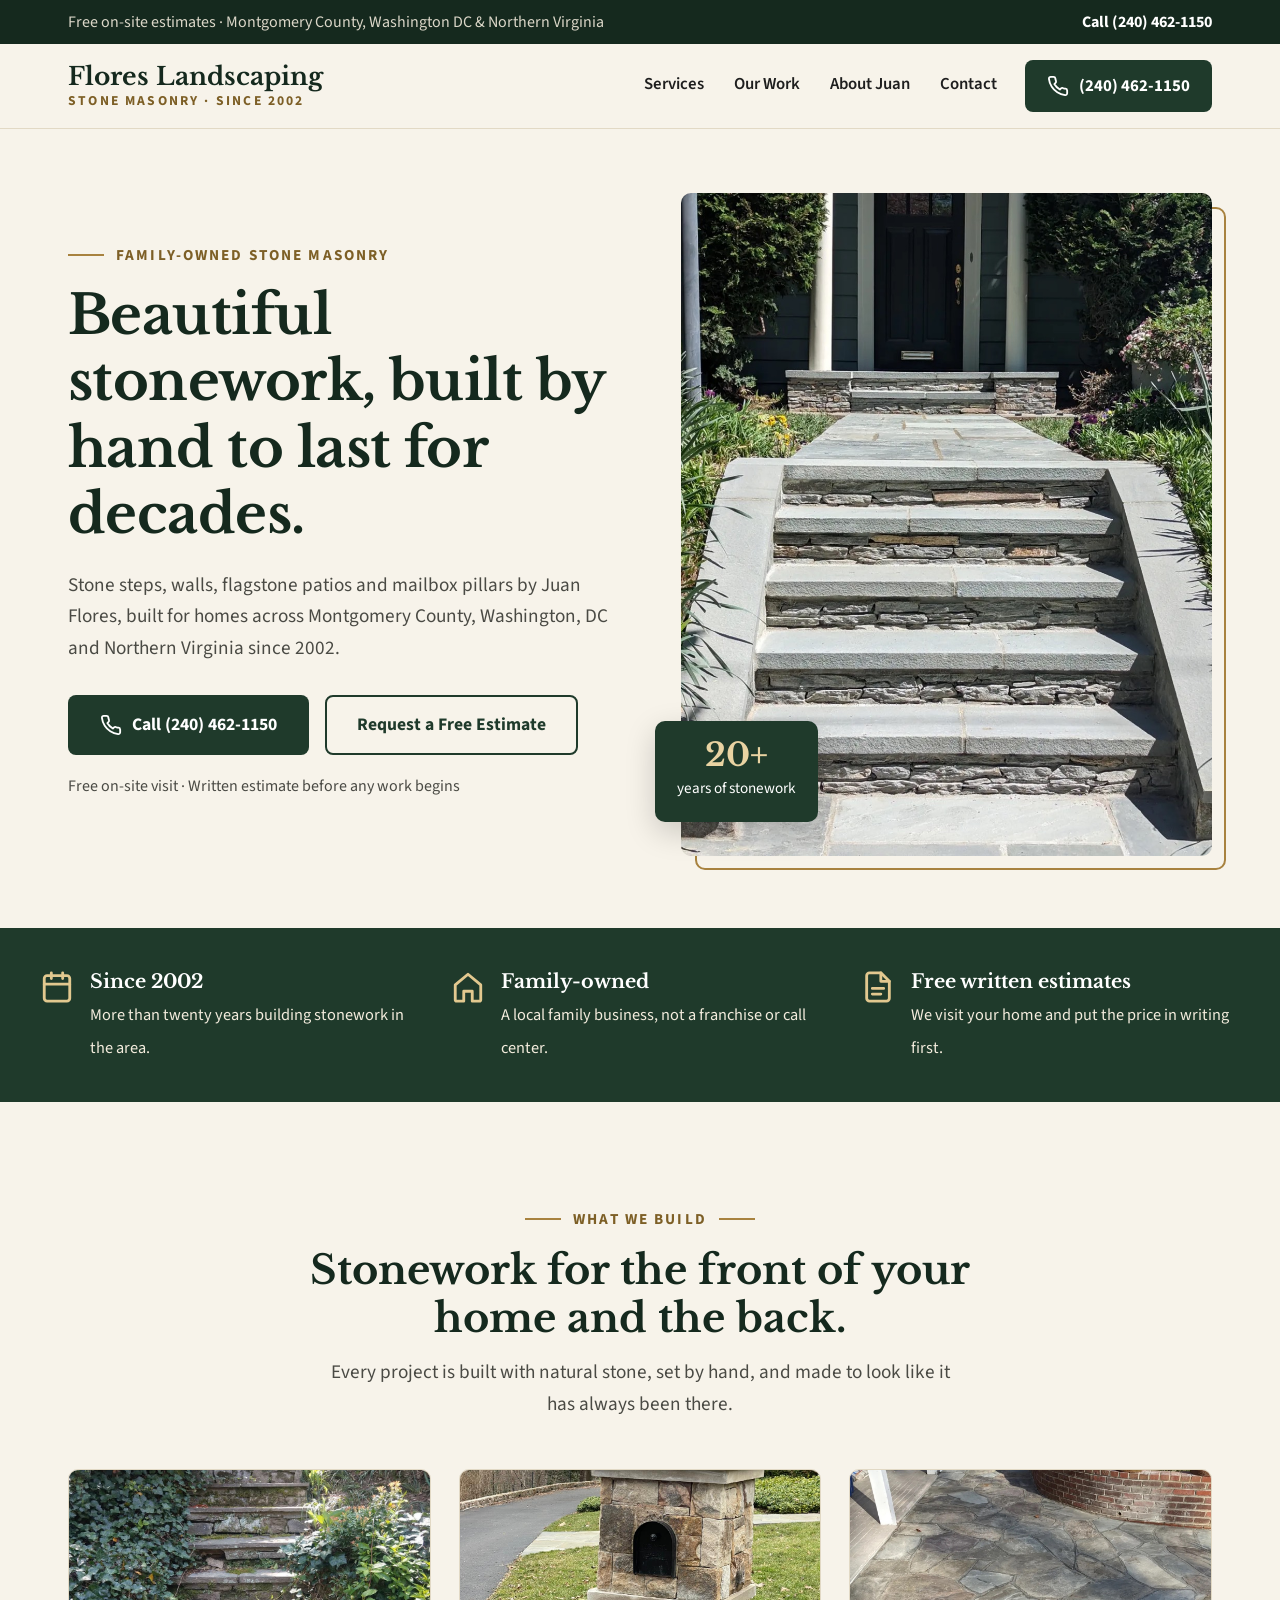
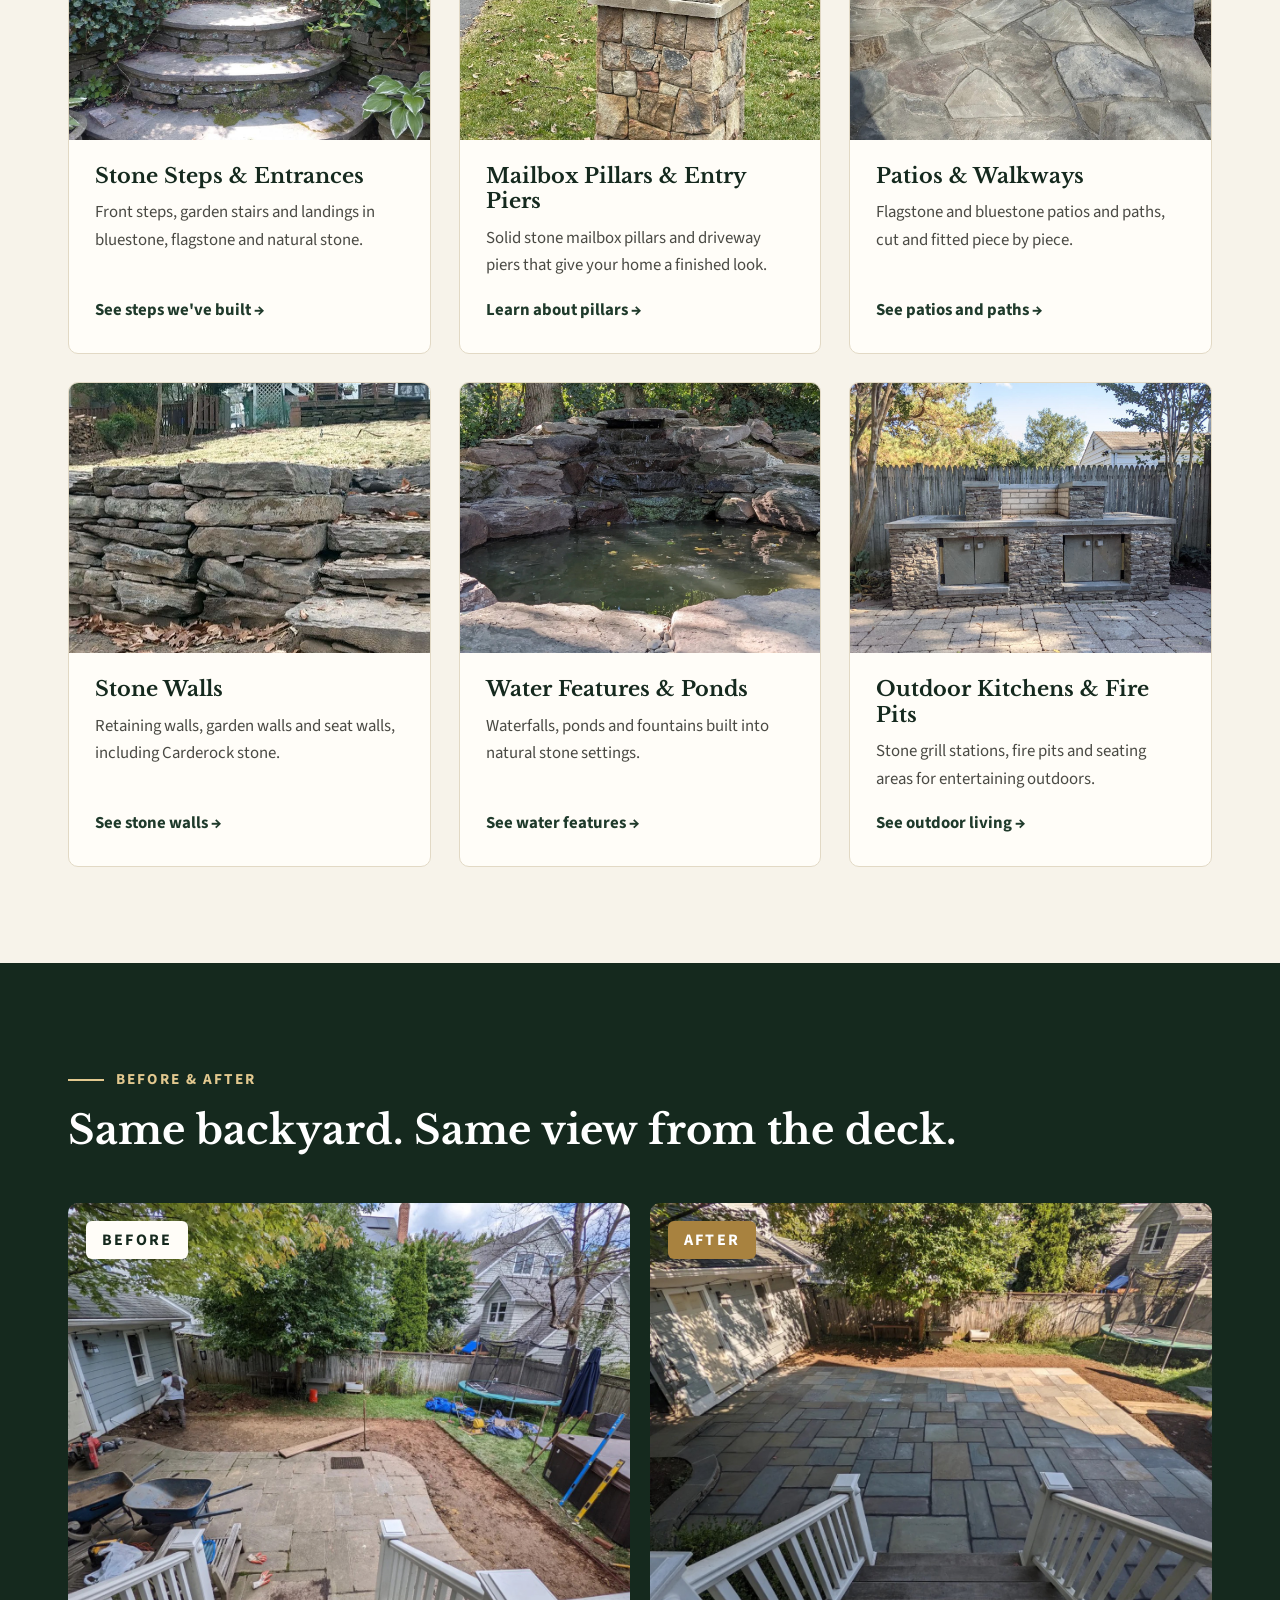
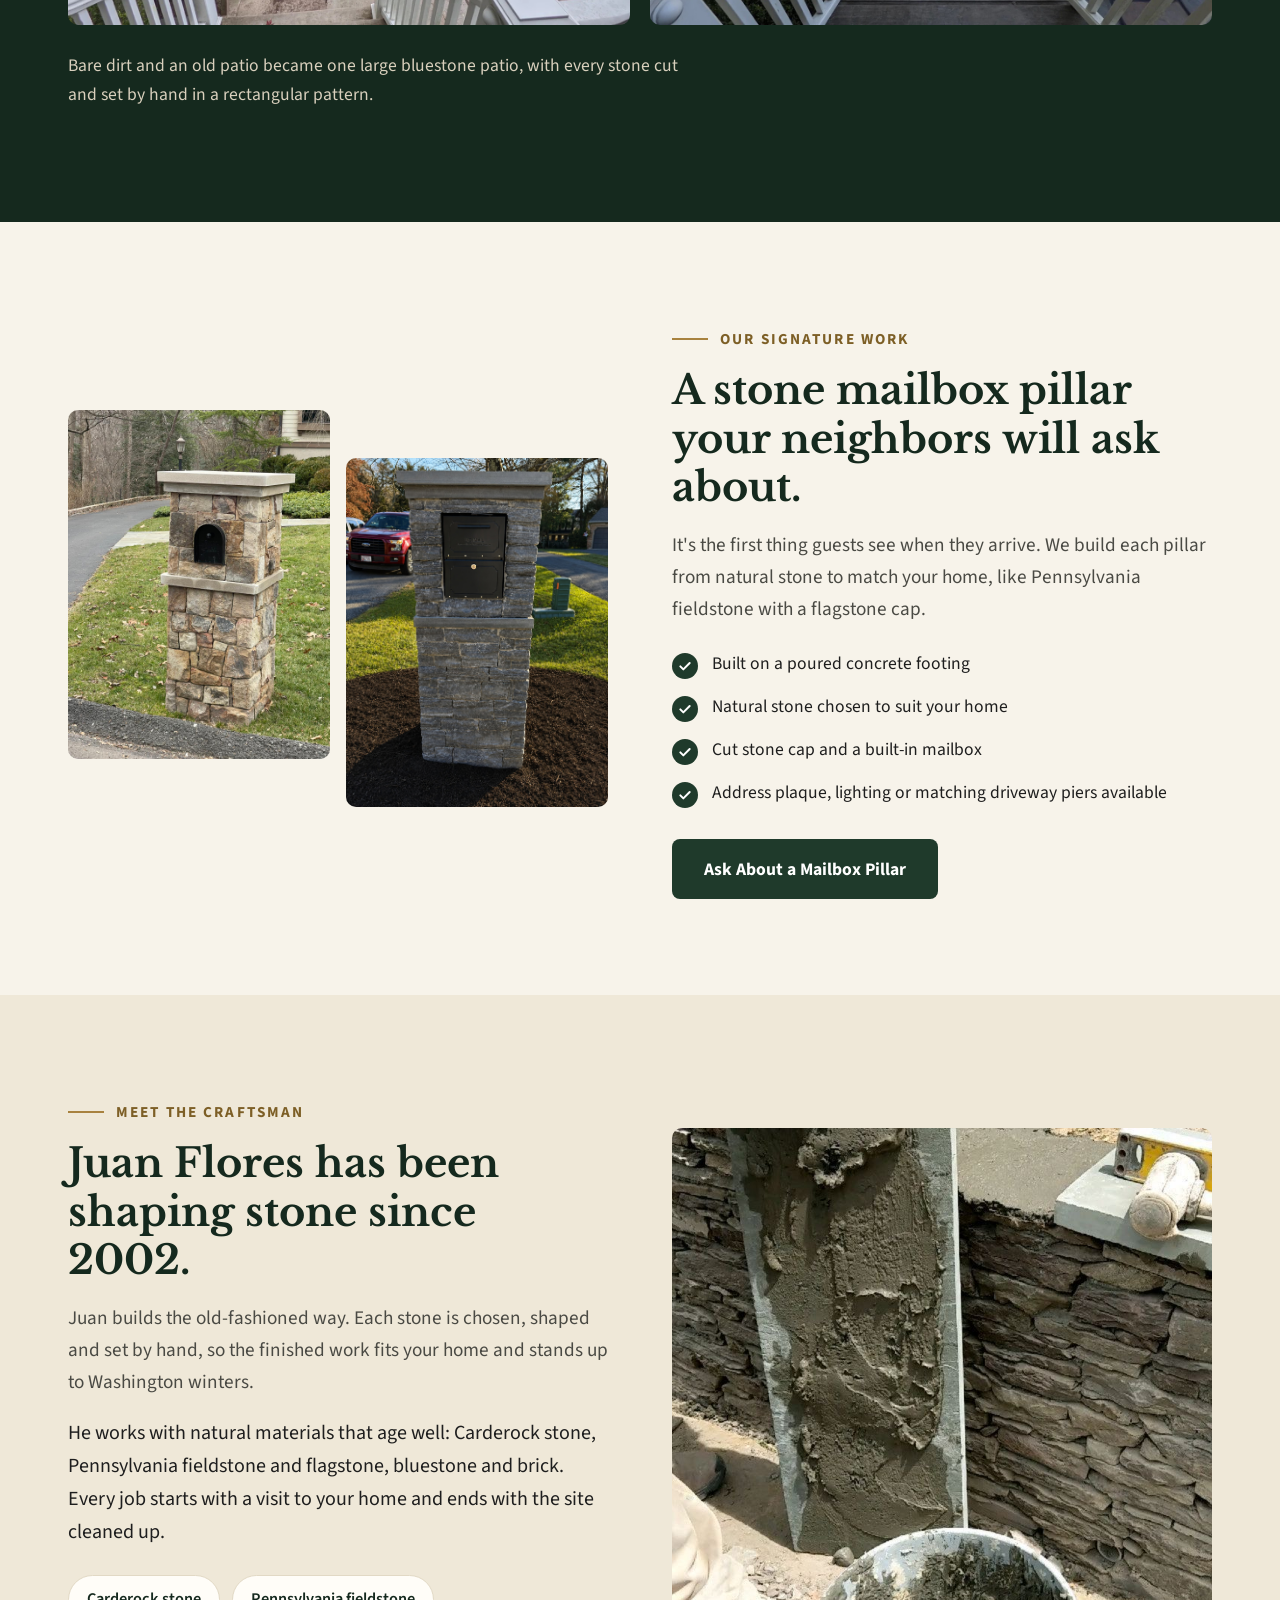
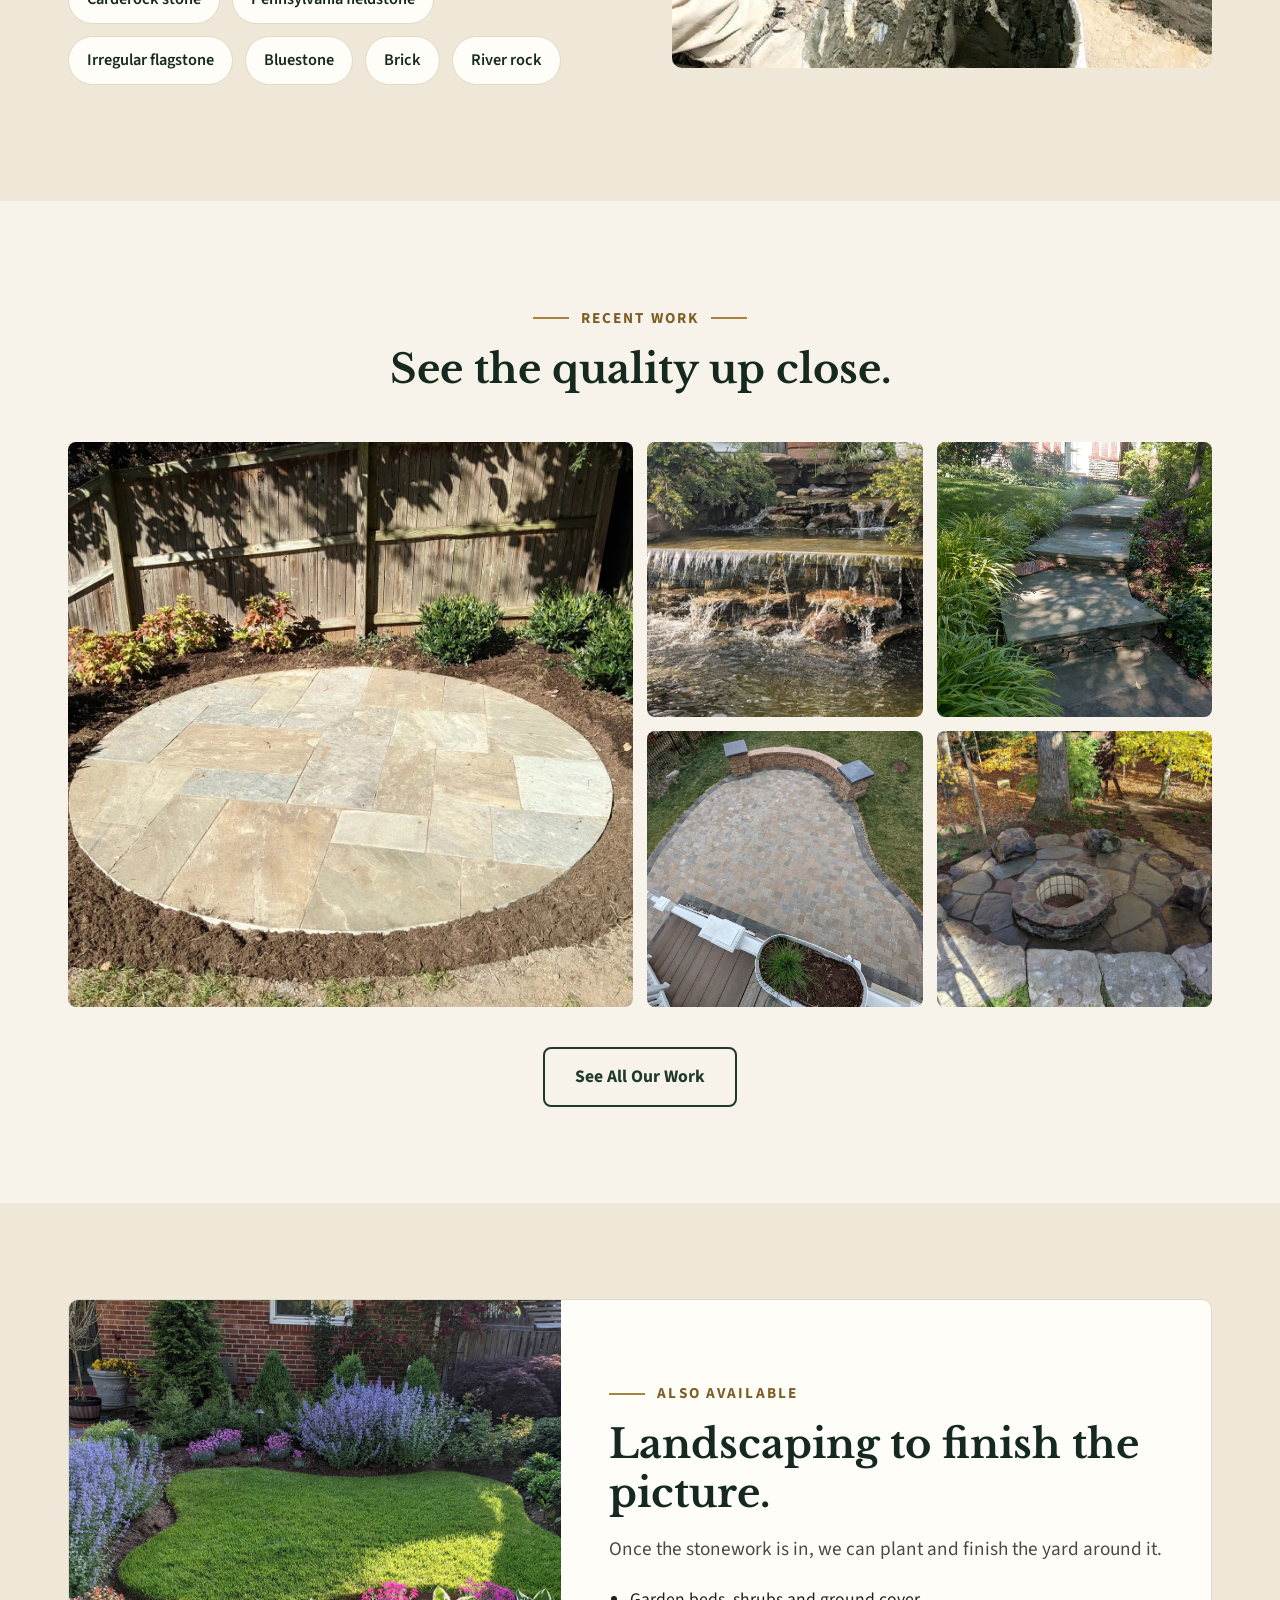
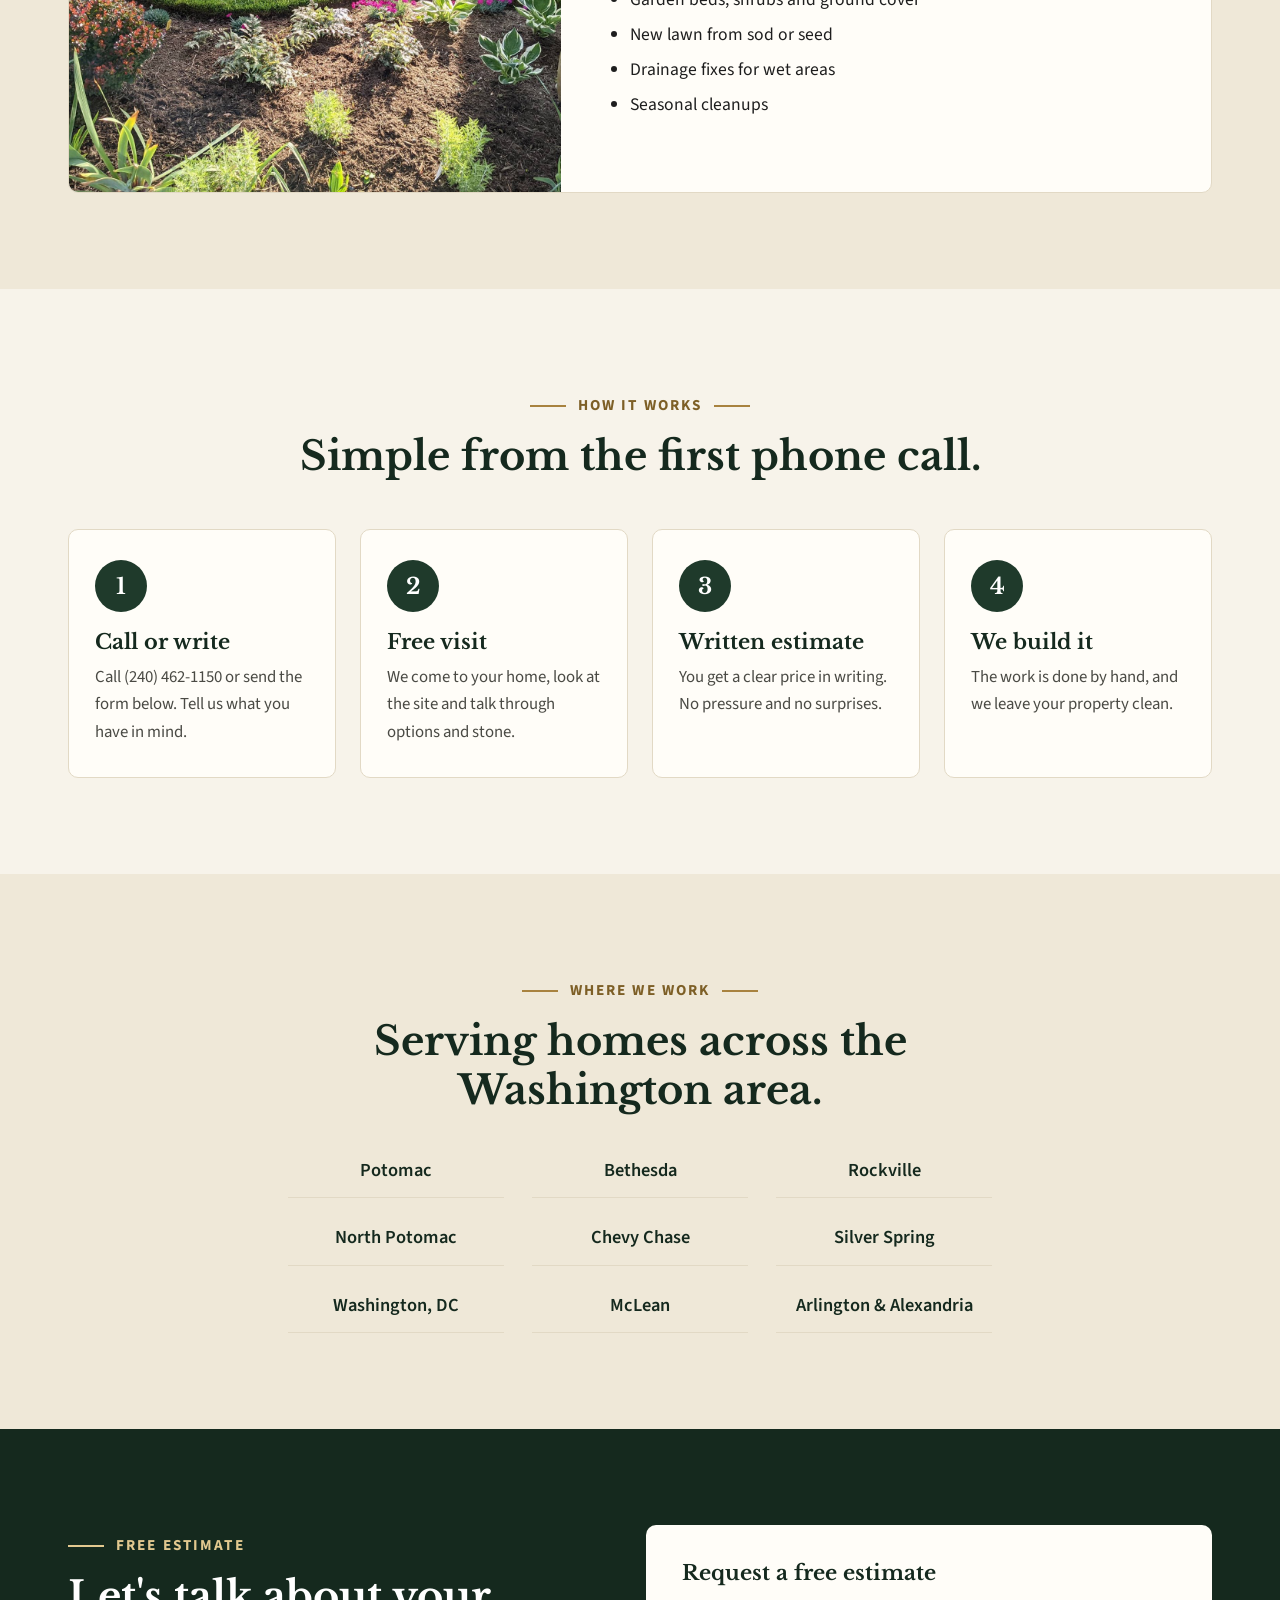
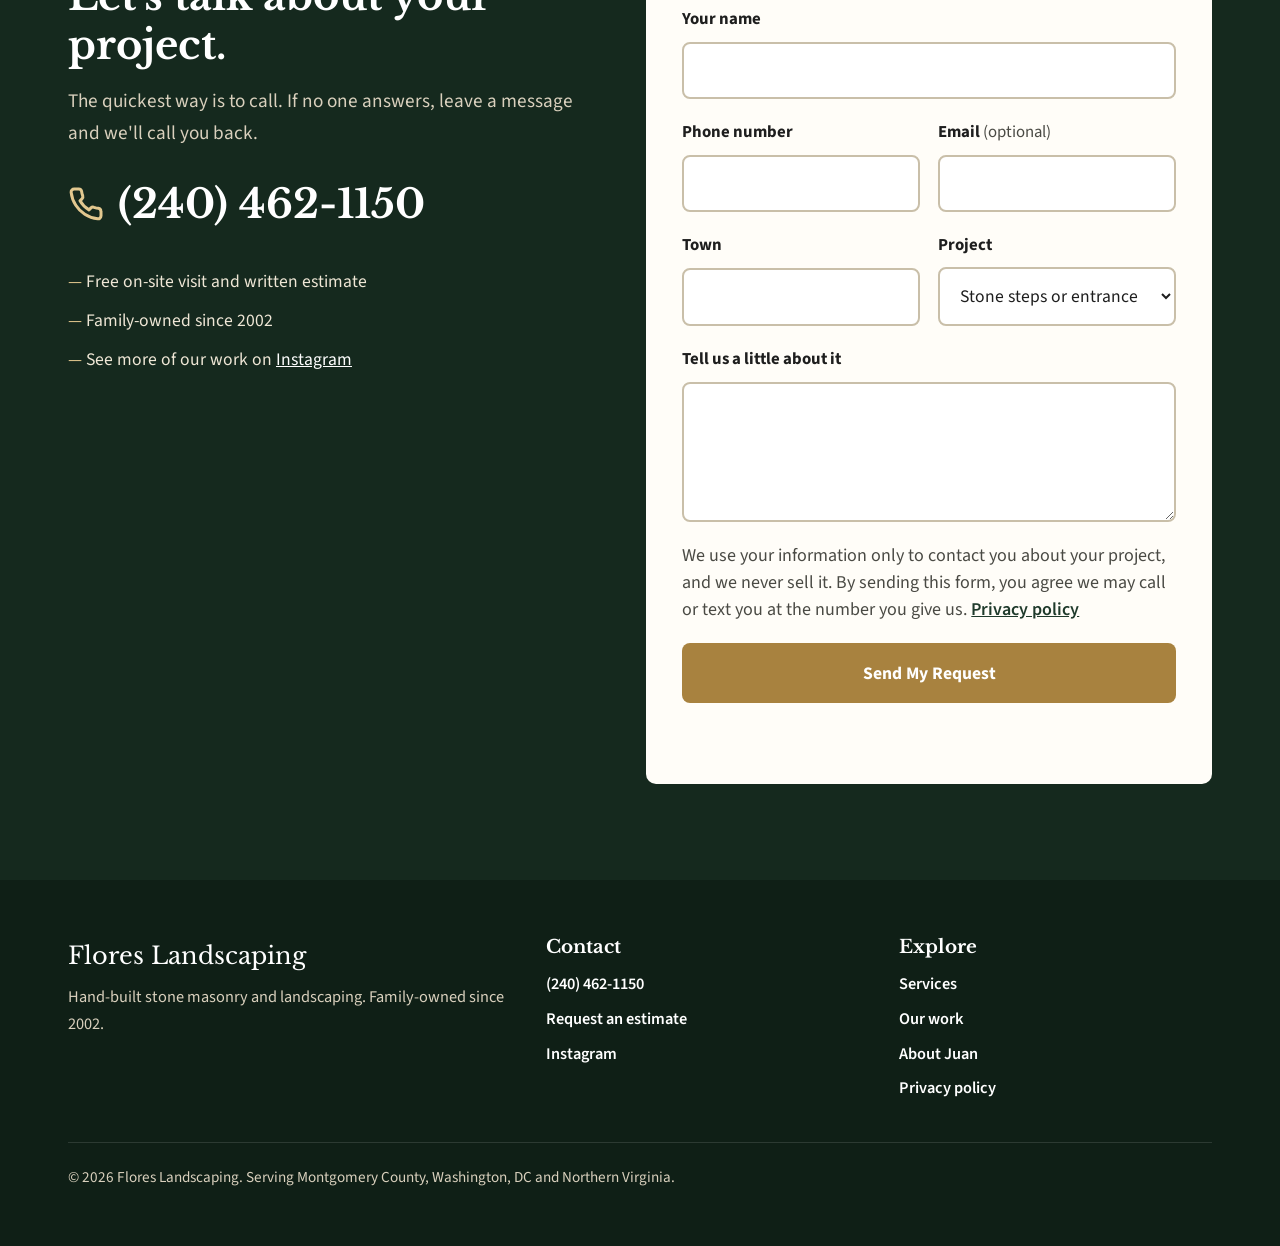
==== commit 4816da84: "Add privacy policy and form note, change lifetime wording" ====
--- a/index.html
+++ b/index.html
@@ -9,7 +9,7 @@
     <link rel="preconnect" href="https://fonts.googleapis.com">
     <link rel="preconnect" href="https://fonts.gstatic.com" crossorigin>
     <link href="https://fonts.googleapis.com/css2?family=Libre+Baskerville:wght@400;700&family=Source+Sans+3:wght@400;600;700&display=swap" rel="stylesheet">
-    <link rel="stylesheet" href="site.css?v=6">
+    <link rel="stylesheet" href="site.css?v=7">
     <script type="application/ld+json">
     {
       "@context": "https://schema.org",
@@ -65,7 +65,7 @@
         <div class="container hero-grid">
           <div>
             <p class="kicker">Family-owned stone masonry</p>
-            <h1>Beautiful stonework, built by hand to last a lifetime.</h1>
+            <h1>Beautiful stonework, built by hand to last for decades.</h1>
             <p class="lead">Stone steps, walls, flagstone patios and mailbox pillars by Juan Flores, built for homes across Montgomery County, Washington, DC and Northern Virginia since 2002.</p>
             <div class="btn-row">
               <a class="btn btn-primary" href="tel:+12404621150"><svg class="icon"><use href="#i-phone"/></svg>Call (240) 462-1150</a>
@@ -350,6 +350,7 @@
               <textarea id="project-details" name="project_details" rows="4" required></textarea>
             </div>
             <input type="hidden" name="_subject" value="New Flores Landscaping estimate request">
+            <p class="form-note">We use your information only to contact you about your project, and we never sell it. By sending this form, you agree we may call or text you at the number you give us. <a href="privacy.html">Privacy policy</a></p>
             <button class="btn btn-brass" type="submit">Send My Request</button>
             <p class="form-message" id="formMessage" aria-live="polite"></p>
           </form>
@@ -378,6 +379,7 @@
               <li><a href="#services">Services</a></li>
               <li><a href="work.html">Our work</a></li>
               <li><a href="#about">About Juan</a></li>
+              <li><a href="privacy.html">Privacy policy</a></li>
             </ul>
           </div>
         </div>
@@ -390,6 +392,6 @@
       <a class="alt" href="#contact">Free Estimate</a>
     </nav>
 
-    <script src="site.js?v=6"></script>
+    <script src="site.js?v=7"></script>
   </body>
 </html>
--- a/site.css
+++ b/site.css
@@ -205,6 +205,8 @@
 }
 .field textarea { min-height: 140px; }
 .field input:focus, .field select:focus, .field textarea:focus { outline: 3px solid var(--brass); outline-offset: 1px; border-color: var(--forest); }
+.form-note { margin: 0; font-size: .9em; line-height: 1.5; color: var(--muted); }
+.form-note a { color: var(--forest); font-weight: 600; }
 .form-message { margin: 0; font-size: 1.05rem; font-weight: 600; min-height: 1.5em; }
 .form-message.error { color: #9b2c2c; }
 .form-message.success { color: var(--forest); }
@@ -301,3 +303,9 @@
   .brand-name { font-size: 1.3rem; }
   .brand-sub { font-size: .75rem; }
 }
+
+/* Privacy page */
+.policy h2 { font-size: 1.5rem; margin: 40px 0 12px; }
+.policy h2:first-child { margin-top: 0; }
+.policy a { color: var(--forest); font-weight: 600; }
+.policy-date { margin-top: 40px; color: var(--muted); }
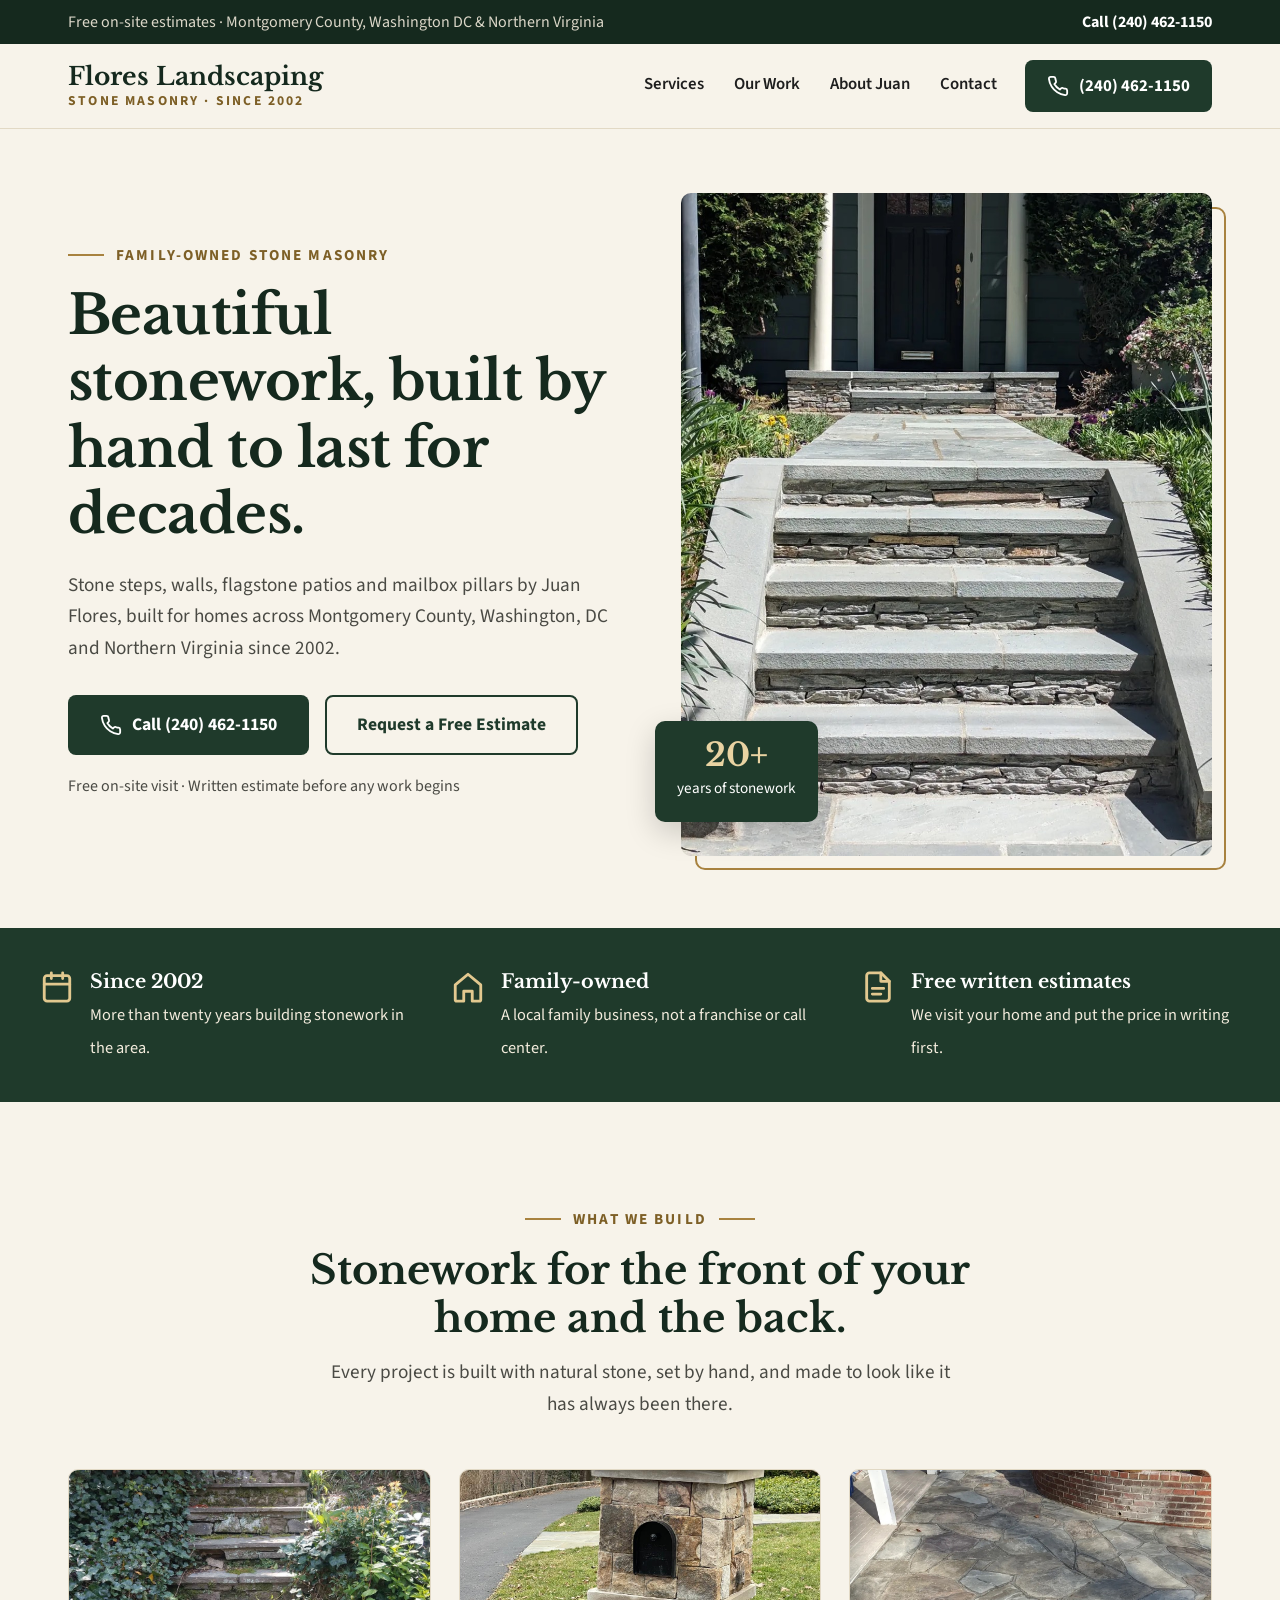
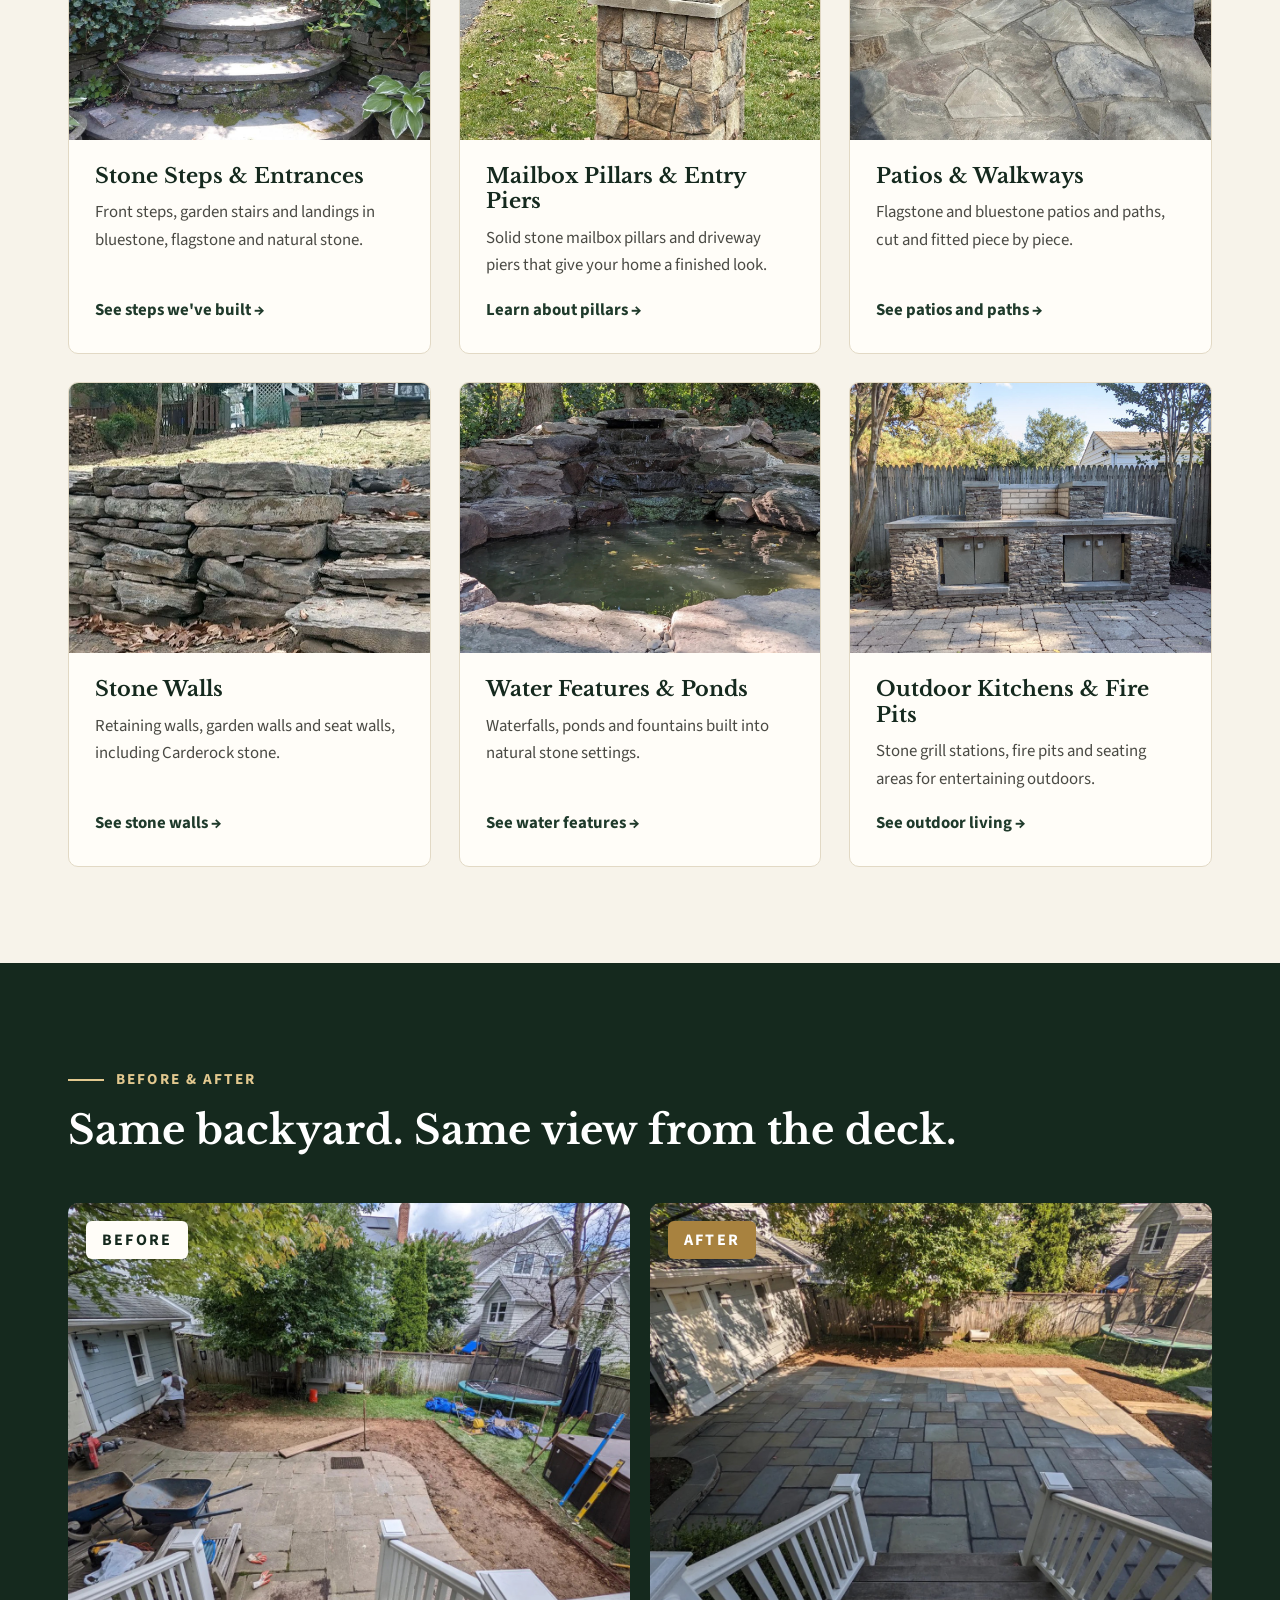
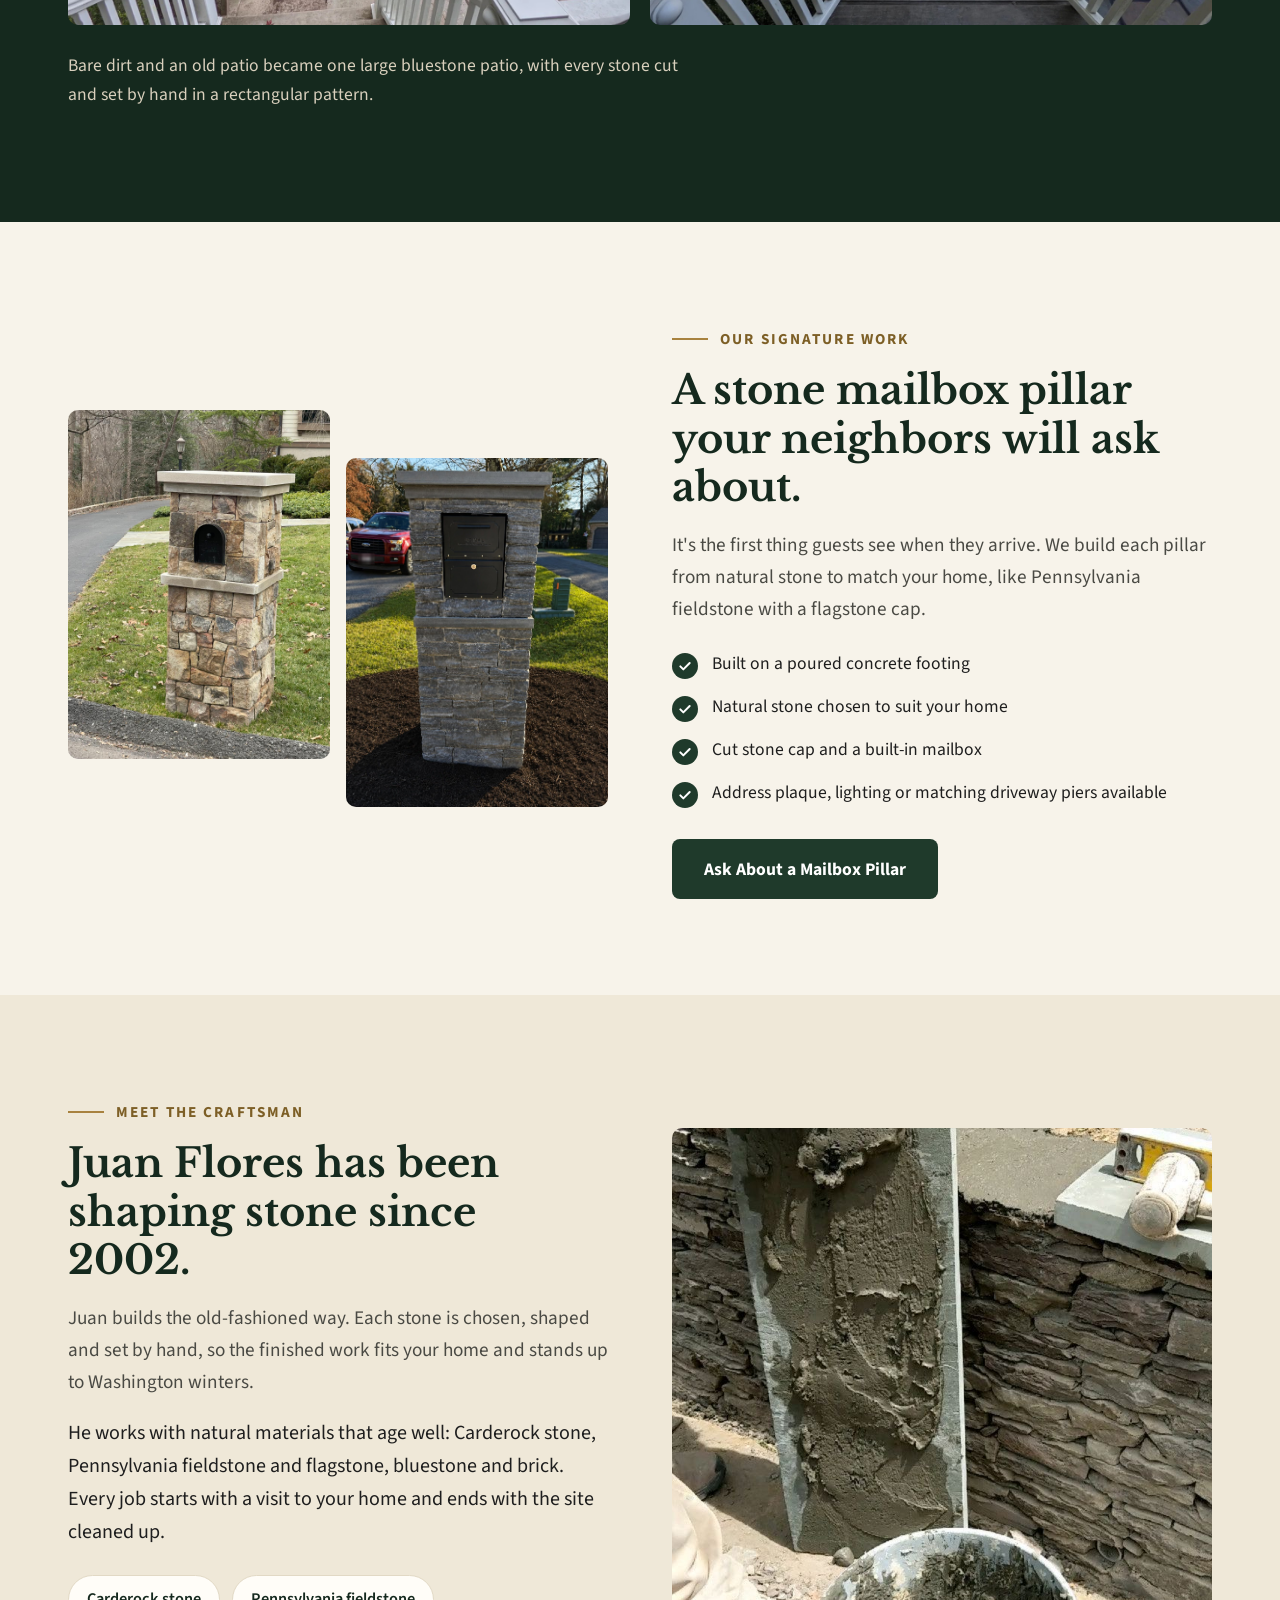
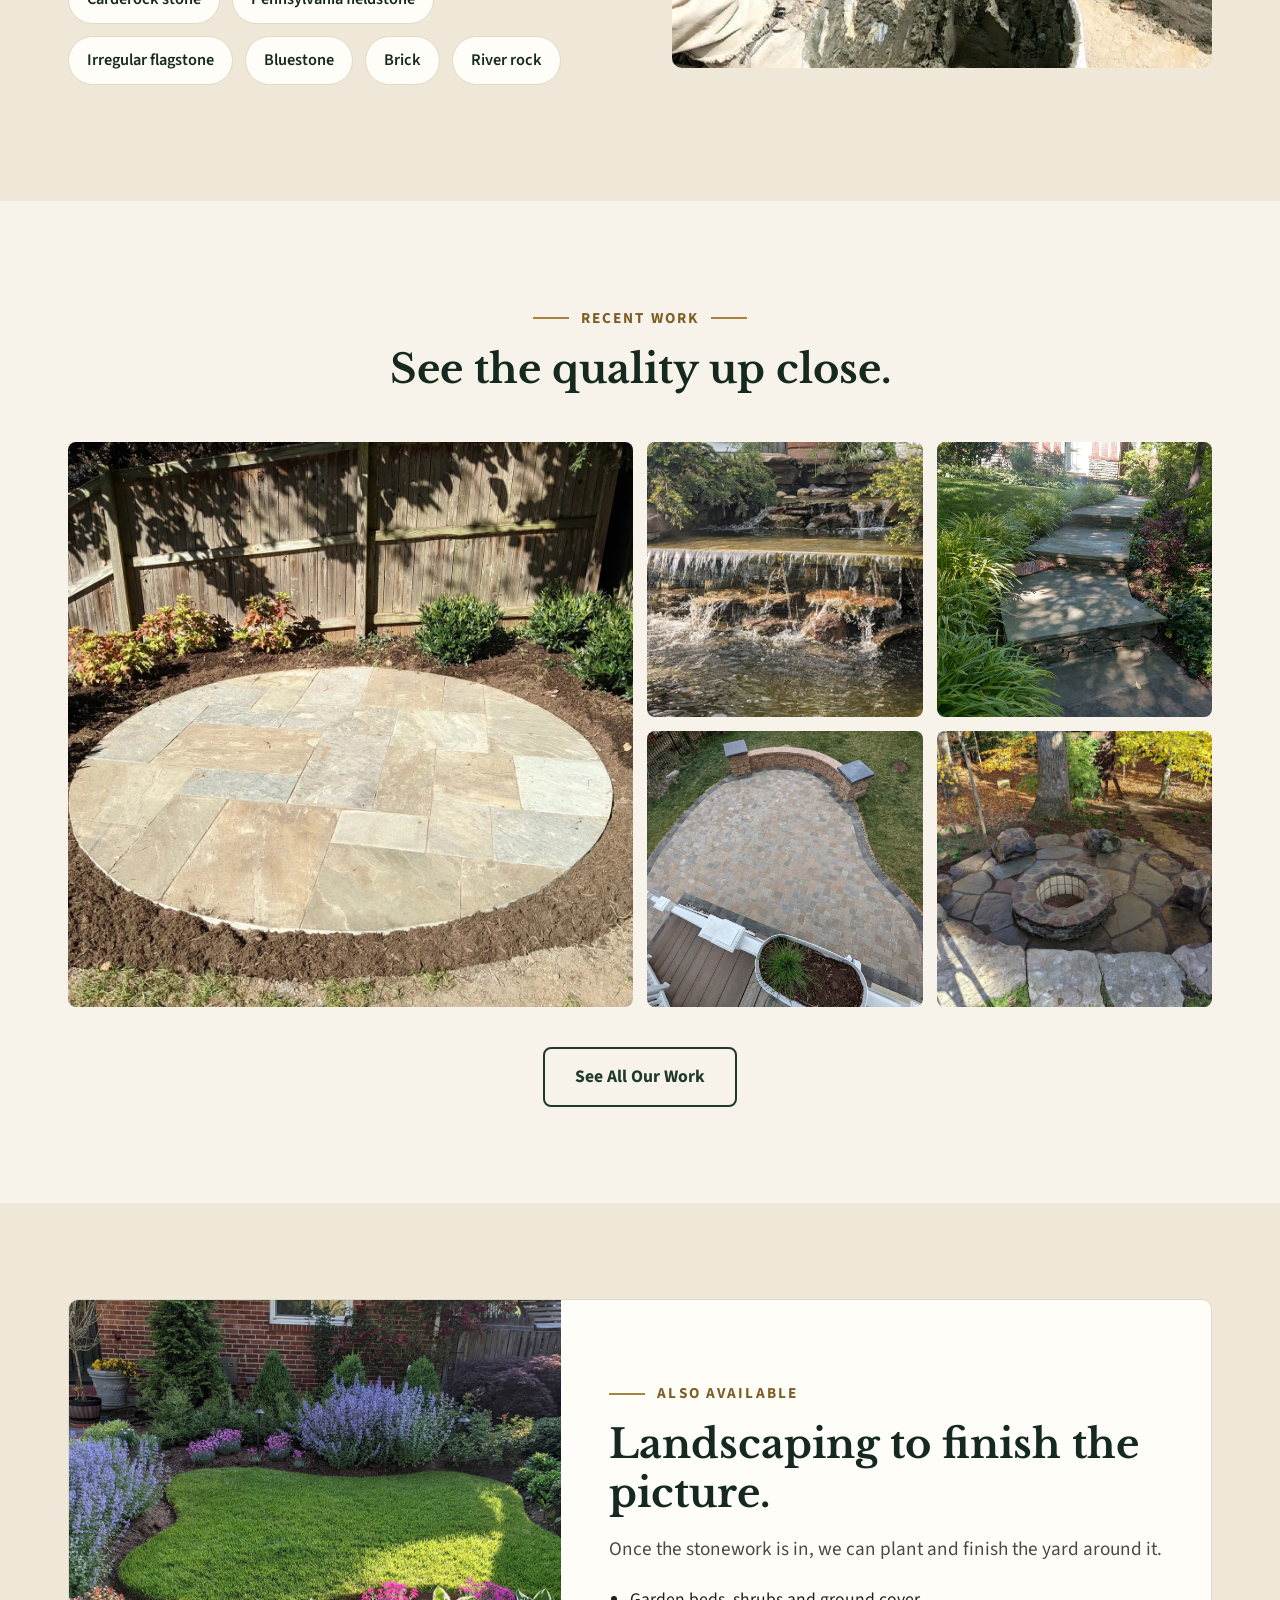
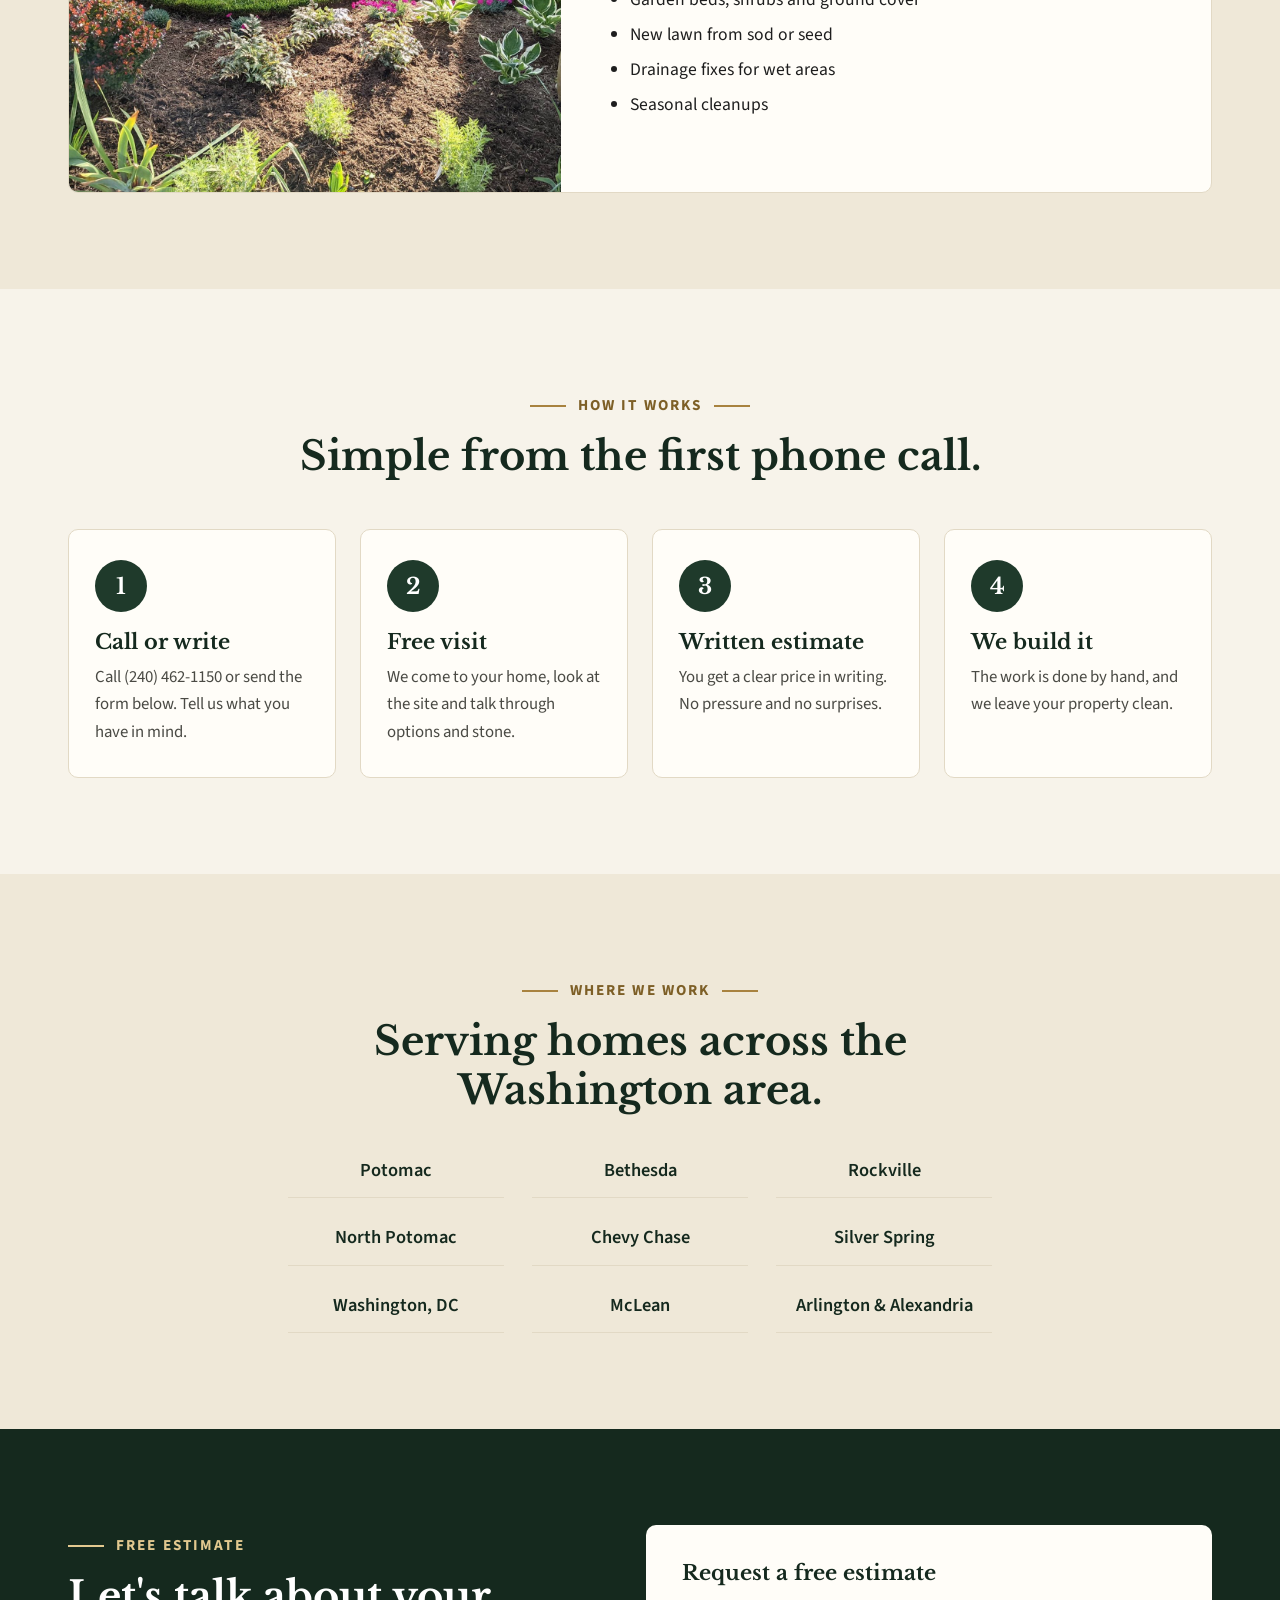
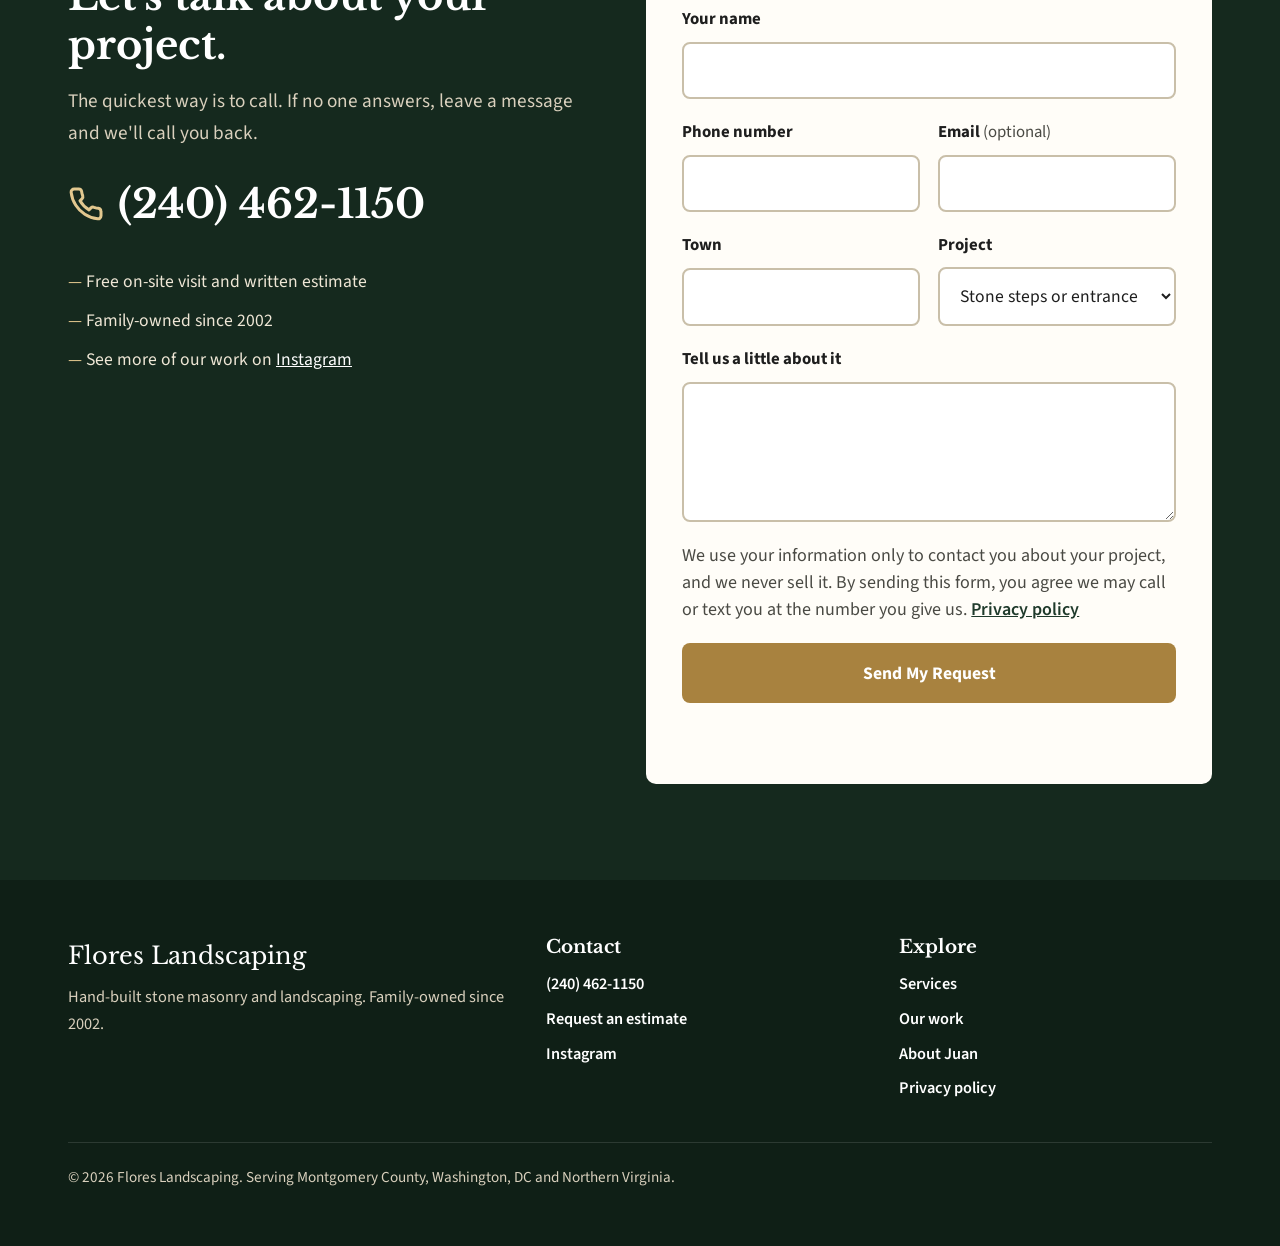
==== commit 53e35f13: "Mark where the MHIC number goes; update README" ====
--- a/index.html
+++ b/index.html
@@ -383,6 +383,7 @@
             </ul>
           </div>
         </div>
+        <!-- MHIC NUMBER: replace the next line's "Flores Landscaping." with "Flores Landscaping. MHIC No. 12345." (use Juan's real number). Do the same in index.html, work.html and privacy.html. -->
         <p class="copyright">&copy; <span id="year">2026</span> Flores Landscaping. Serving Montgomery County, Washington, DC and Northern Virginia.</p>
       </div>
     </footer>
